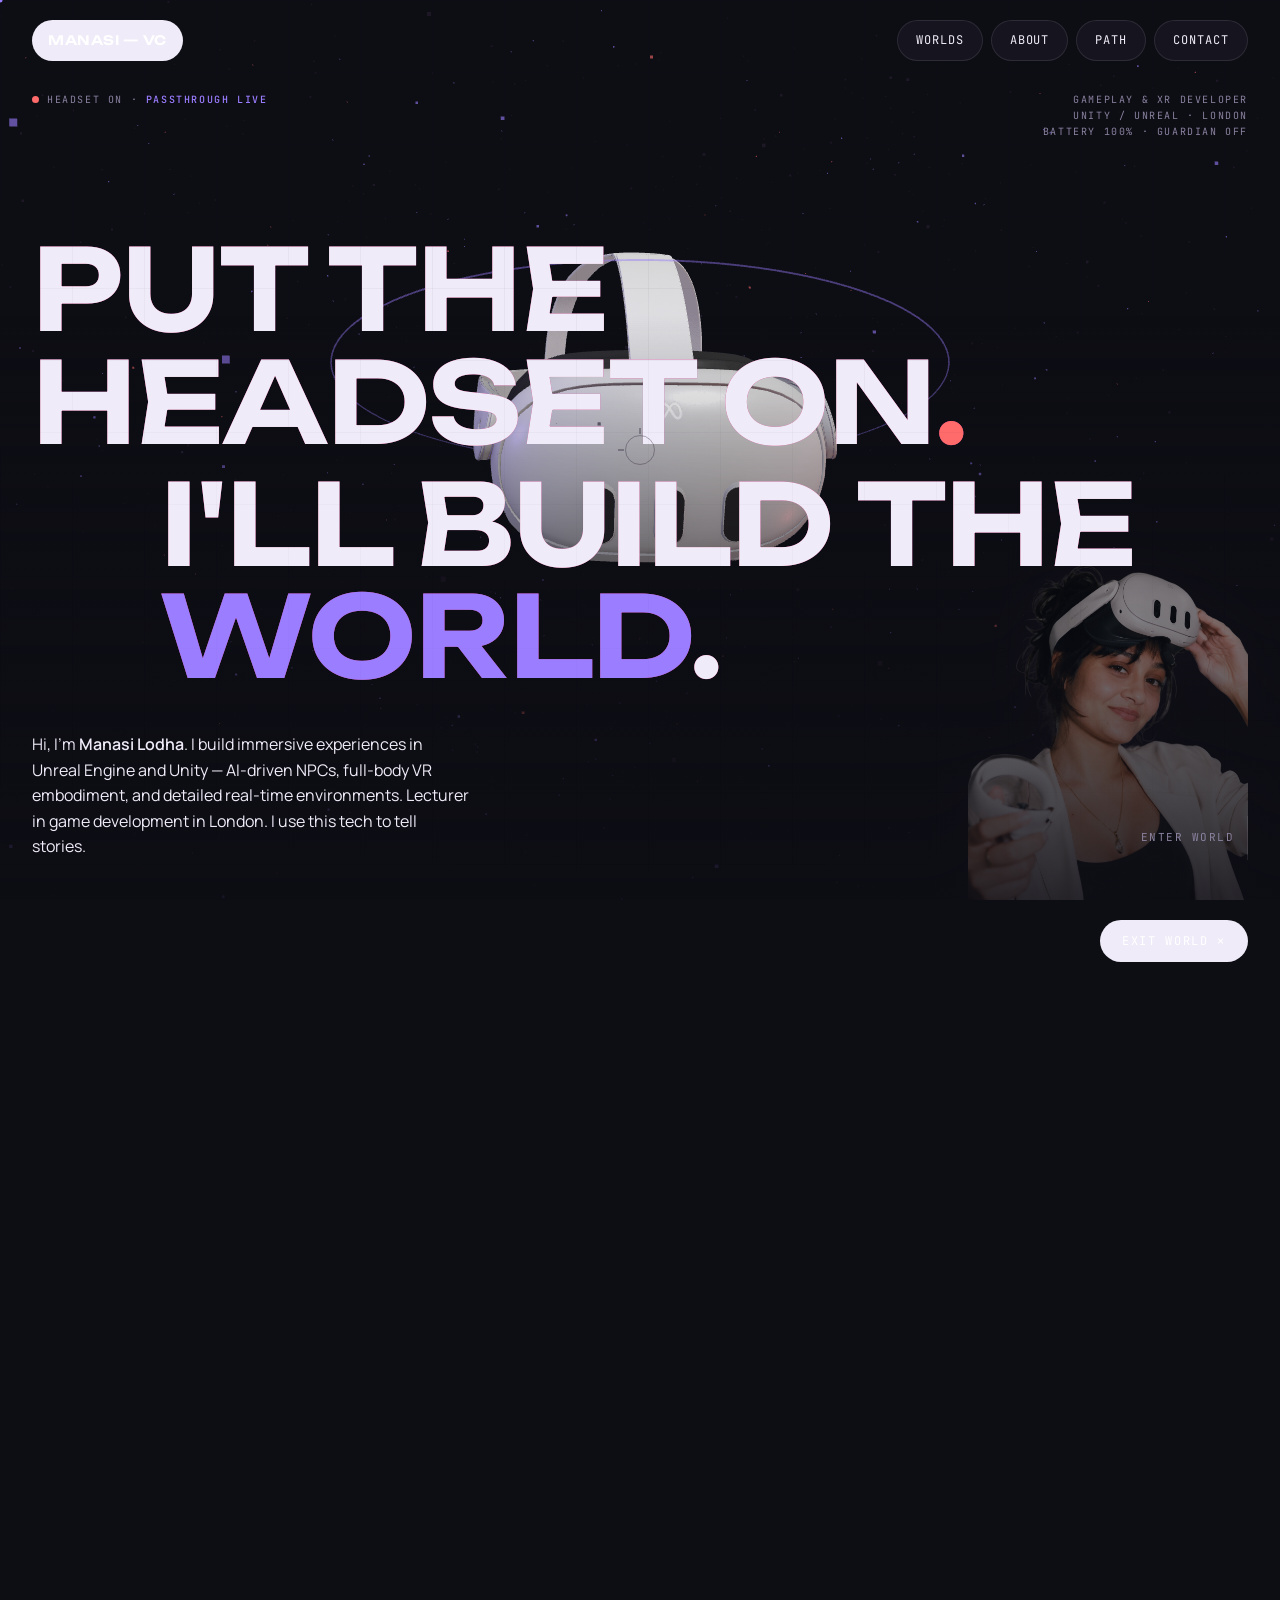
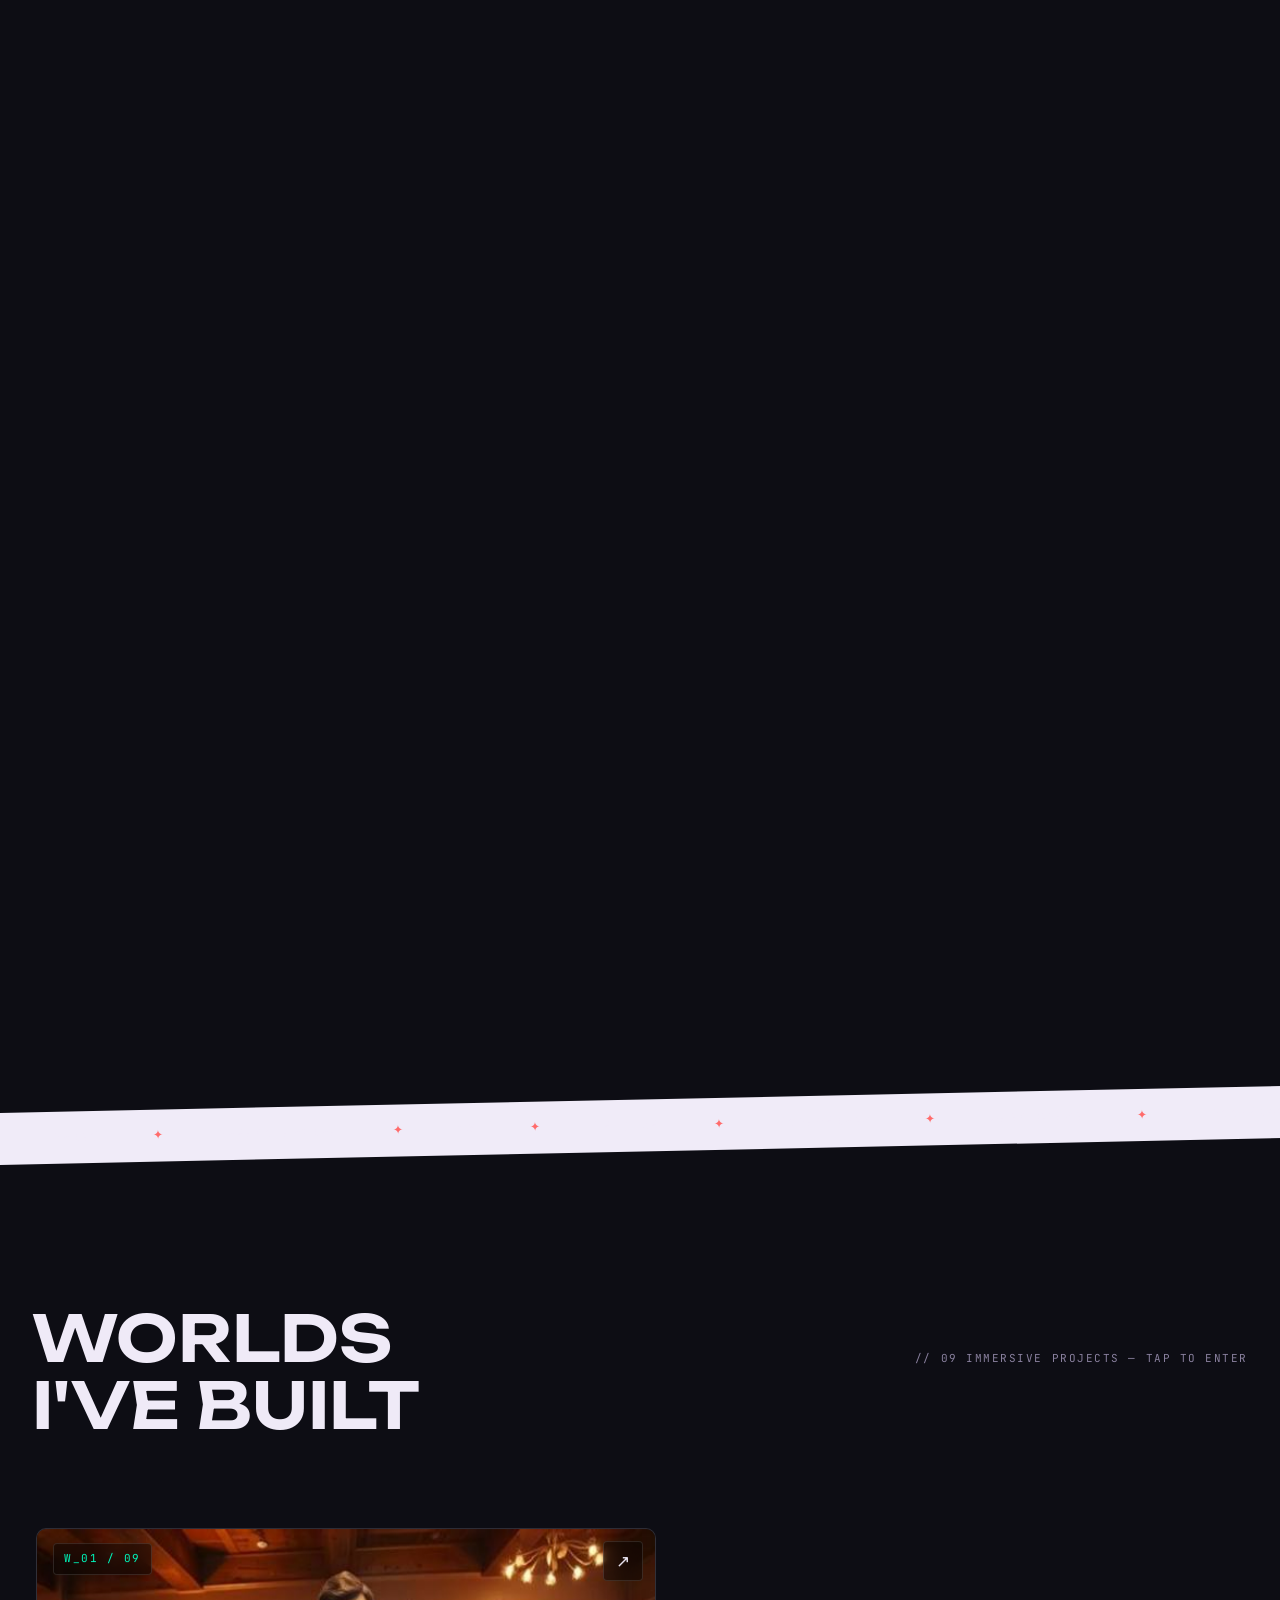
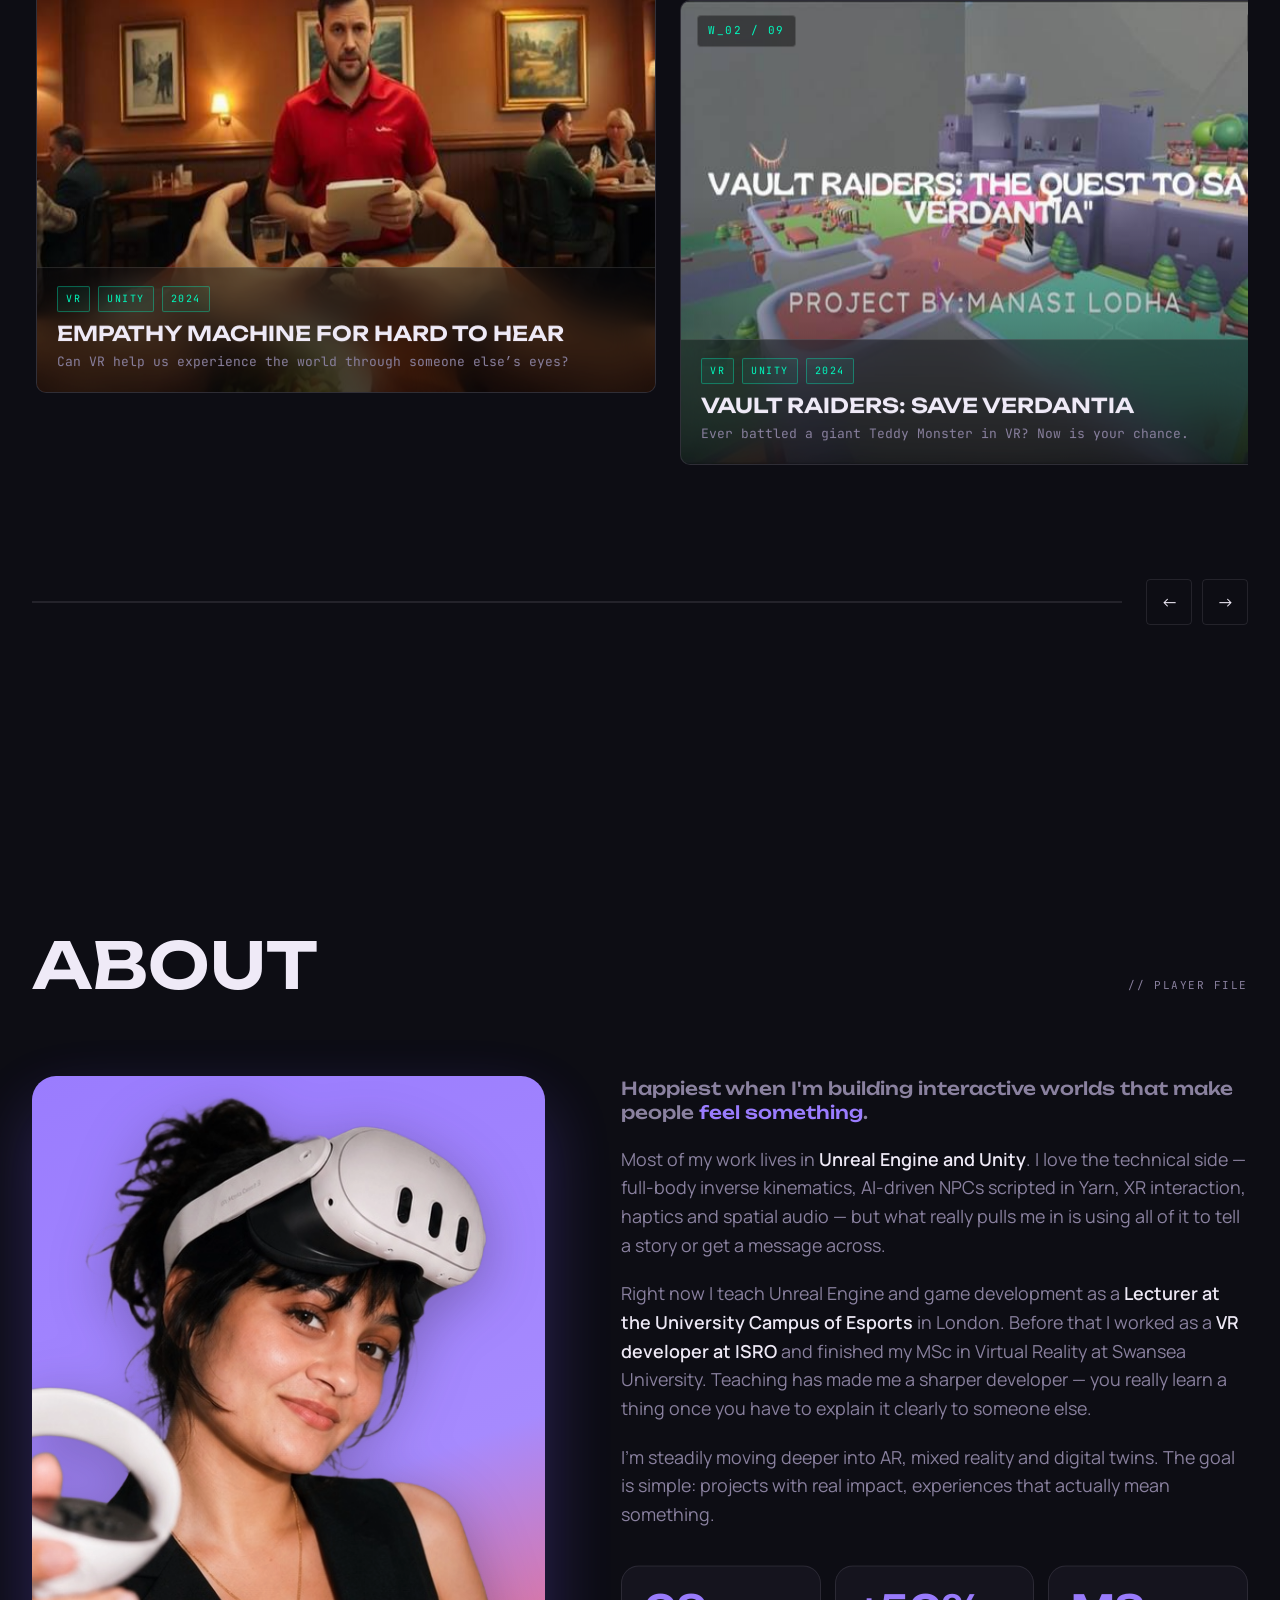
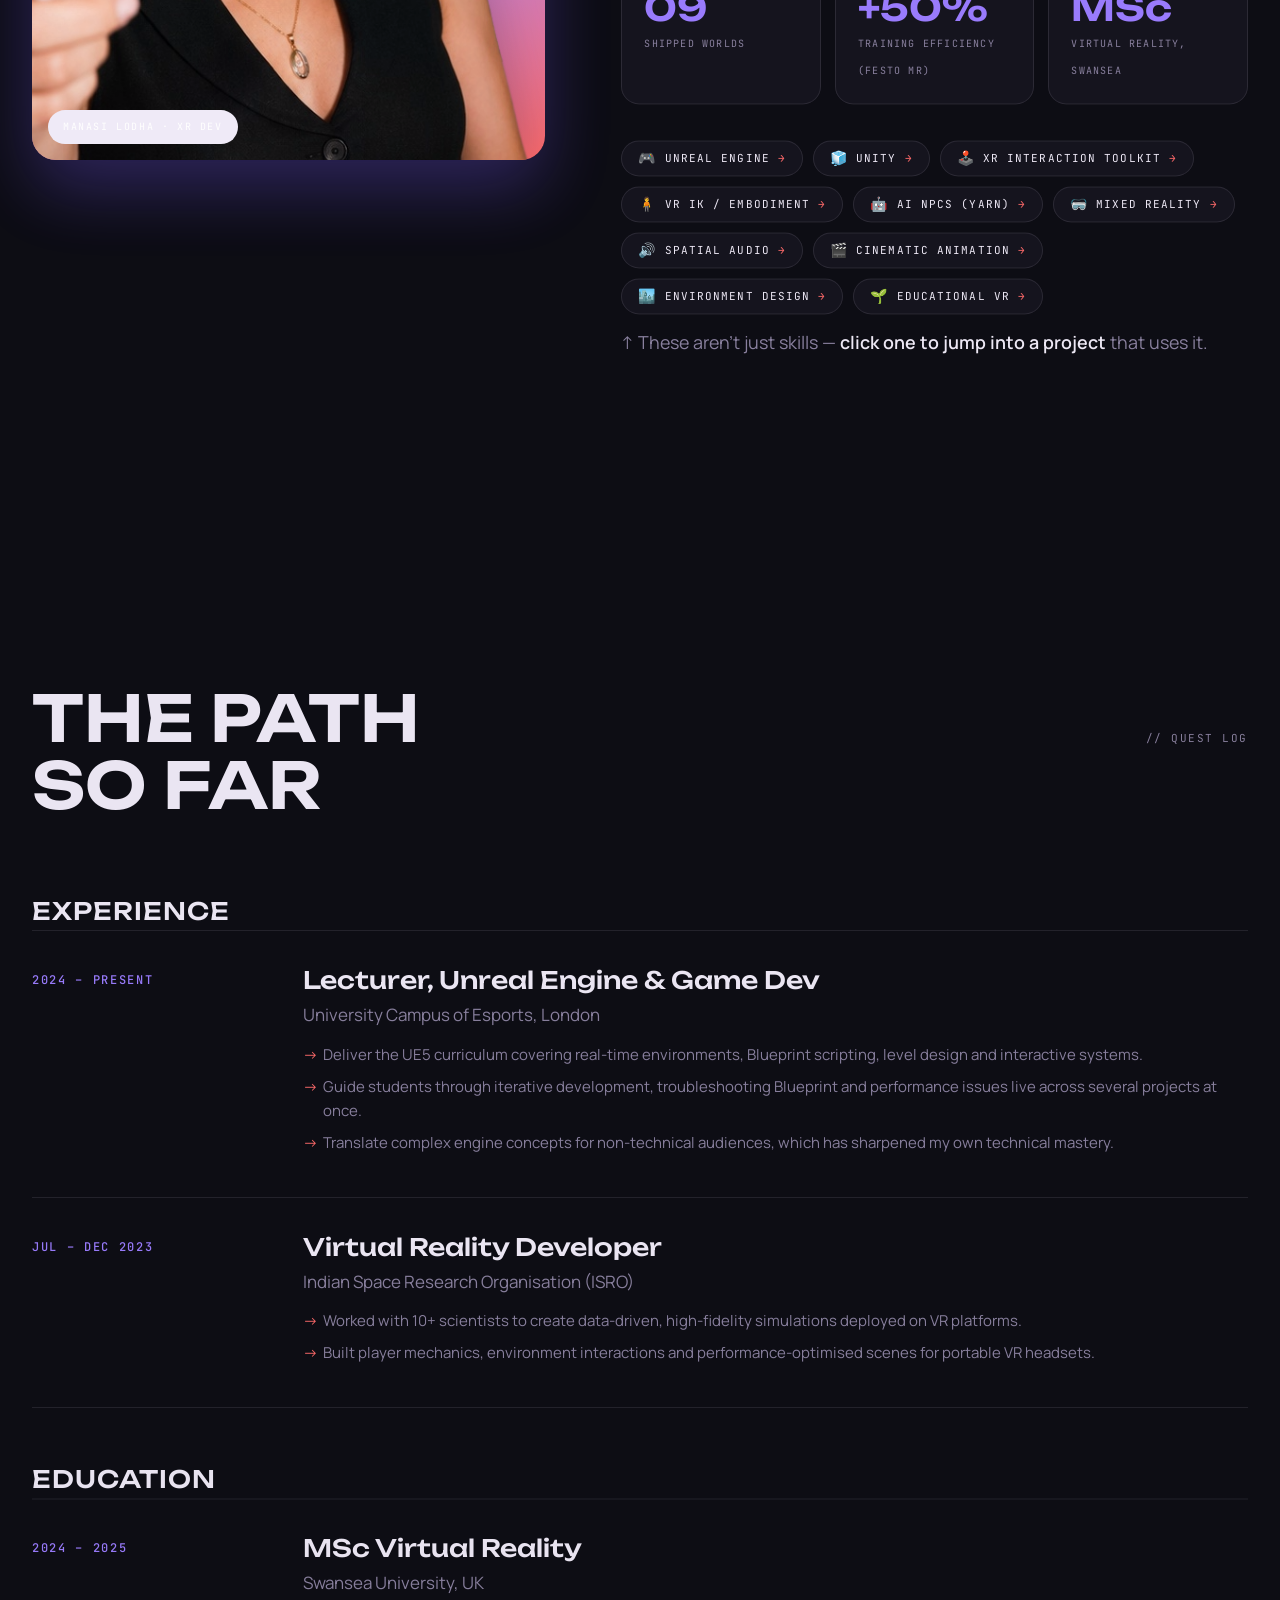
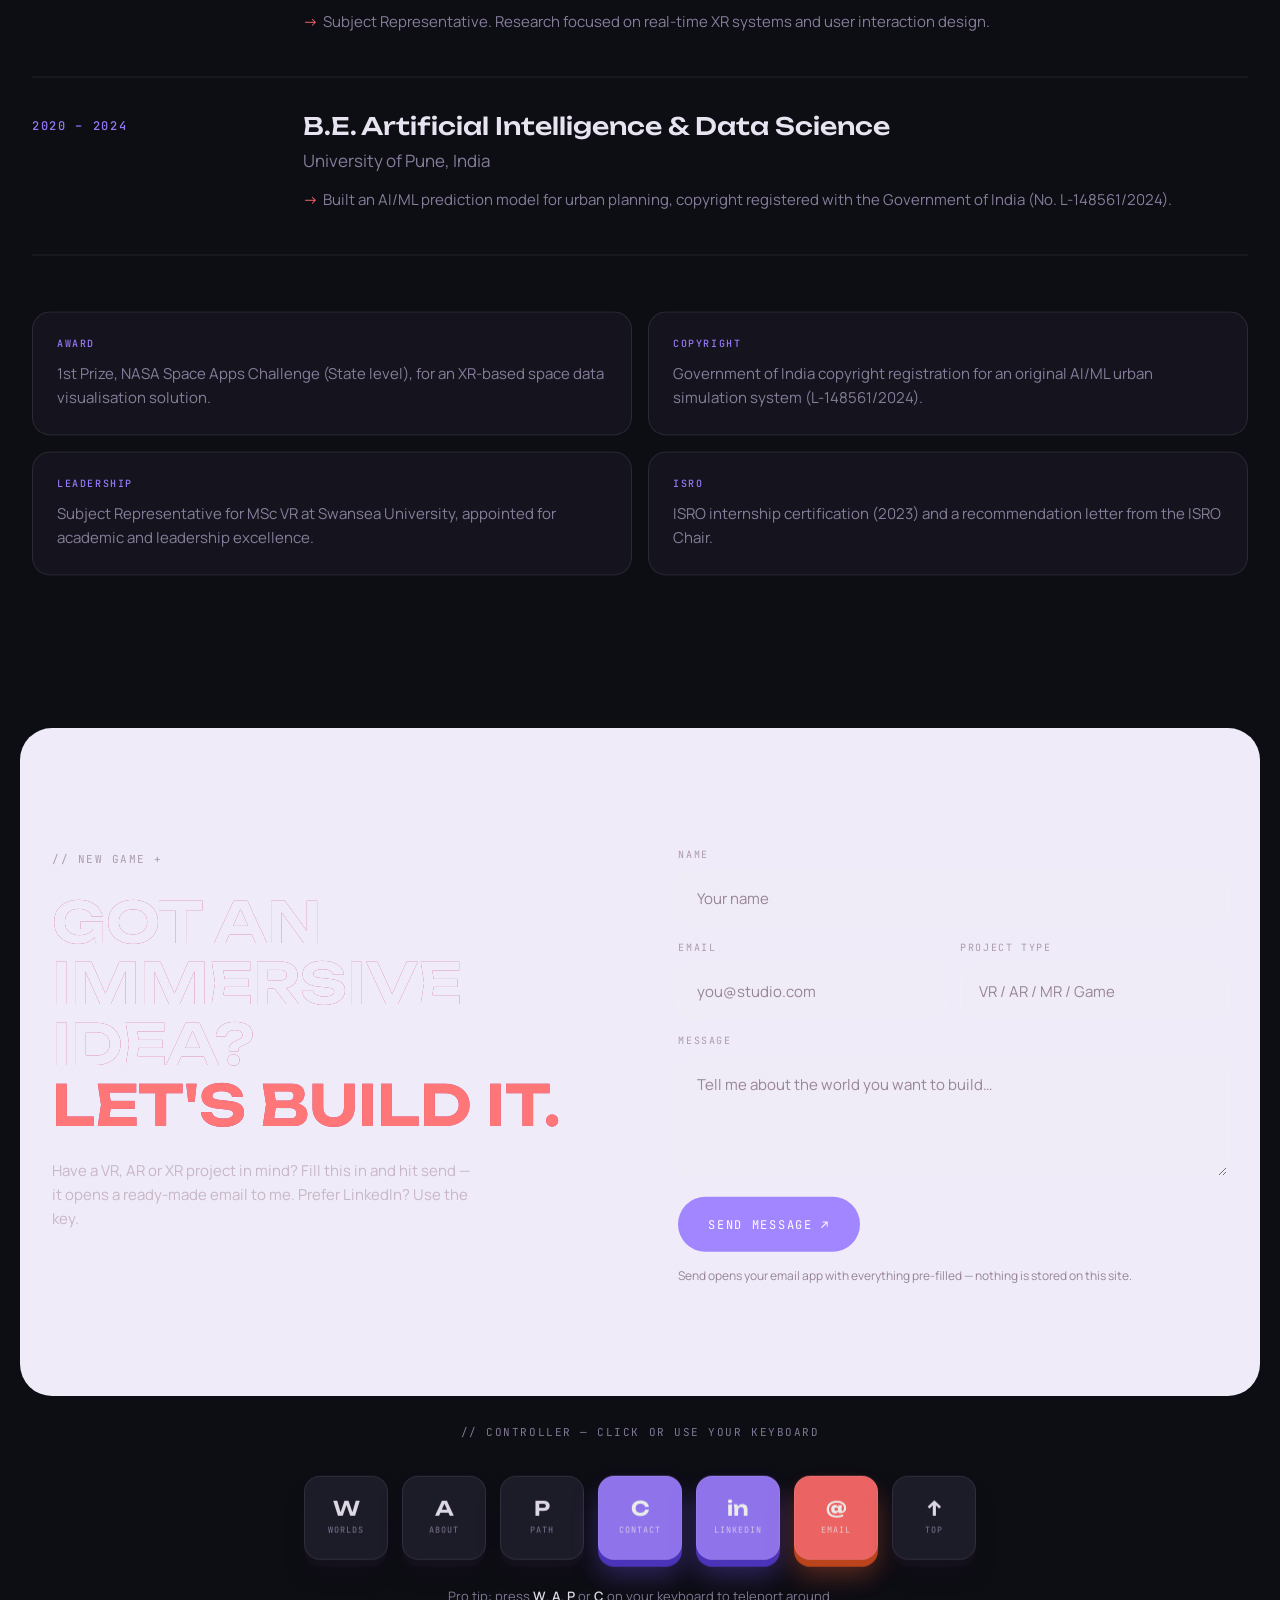
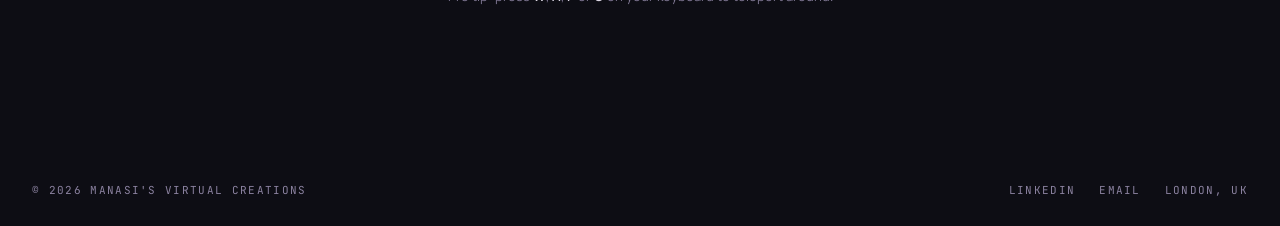
==== index.html @ 6dc4797f "Fix overlay scrolling, keep headset rotating page-wide, stagger carousel - Case overlay: add data-le" ====
<!DOCTYPE html>
<html lang="en">
<head>
<meta charset="UTF-8" />
<meta name="viewport" content="width=device-width, initial-scale=1.0" />
<title>Manasi Lodha — XR &amp; Gameplay Developer</title>
<meta name="description" content="Manasi Lodha builds immersive worlds in Unity and Unreal Engine — full-body VR embodiment, AI-driven NPCs, and mixed reality. London, UK." />
<link rel="icon" href="https://raw.githubusercontent.com/Manasi210/manasi-portfolio/main/assets/logo-circle.png" />

<link rel="preconnect" href="https://fonts.googleapis.com">
<link rel="preconnect" href="https://fonts.gstatic.com" crossorigin>
<link href="https://fonts.googleapis.com/css2?family=Unbounded:wght@500;600;700&family=Manrope:wght@400;500;600;700&family=JetBrains+Mono:wght@400;500&display=swap" rel="stylesheet">

<style>
/* ============================================================
   TOKENS — "daylight VR viewport"
   ============================================================ */
:root{
  --bg:        #0D0D14;
  --panel:     #16151F;
  --ink:       #F0EBF8;
  --muted:     #8B82A0;
  --line:      rgba(240,235,248,0.10);
  --violet:    #9B7DFF;
  --coral:     #FF6B6B;
  --mint:      #00FFC2;
  --split-r:   rgba(255,60,60,0.75);
  --split-c:   rgba(120,80,255,0.75);
  --font-d: 'Unbounded', sans-serif;
  --font-b: 'Manrope', sans-serif;
  --font-m: 'JetBrains Mono', monospace;
  --ease-out: cubic-bezier(0.22,1,0.36,1);
}

*{margin:0;padding:0;box-sizing:border-box;}
html.lenis, html.lenis body{height:auto;}
.lenis.lenis-smooth{scroll-behavior:auto !important;}

body{
  background:var(--bg);
  color:var(--ink);
  font-family:var(--font-b);
  font-size:17px;line-height:1.6;
  -webkit-font-smoothing:antialiased;
  overflow-x:hidden;
}
::selection{background:var(--violet);color:#fff;}
a{color:inherit;text-decoration:none;}
img,video{display:block;max-width:100%;}
button,input,textarea{font-family:inherit;color:inherit;}
button{background:none;border:none;cursor:pointer;}

.grid-layer{
  position:fixed;inset:0;pointer-events:none;z-index:1;
  background-image:
    linear-gradient(rgba(42,30,51,0.045) 1px, transparent 1px),
    linear-gradient(90deg, rgba(42,30,51,0.045) 1px, transparent 1px);
  background-size:72px 72px;
  mask-image:radial-gradient(120% 100% at 50% 0%, #000 30%, transparent 100%);
}
.mono{font-family:var(--font-m);font-size:11px;letter-spacing:0.14em;text-transform:uppercase;}


/* ============================================================
   CURSOR — VR gaze reticle
   ============================================================ */
#cursor-dot,#cursor-ring{position:fixed;top:0;left:0;pointer-events:none;z-index:999;border-radius:50%;}
#cursor-dot{width:5px;height:5px;background:var(--violet);transform:translate(-50%,-50%);}
#cursor-ring{
  width:30px;height:30px;border:1.5px solid rgba(42,30,51,0.35);
  transform:translate(-50%,-50%);
  transition:width 0.3s var(--ease-out),height 0.3s var(--ease-out),border-color 0.3s,background 0.3s;
  display:flex;align-items:center;justify-content:center;
}
/* reticle tick marks */
#cursor-ring::before,#cursor-ring::after{
  content:'';position:absolute;background:rgba(42,30,51,0.35);transition:background 0.3s;
}
#cursor-ring::before{width:1.5px;height:6px;top:-8px;}
#cursor-ring::after{width:6px;height:1.5px;left:-8px;}
#cursor-ring .label{font-family:var(--font-m);font-size:10px;letter-spacing:0.1em;color:#fff;opacity:0;transition:opacity 0.2s;}
#cursor-ring.hover{width:52px;height:52px;border-color:var(--violet);}
#cursor-ring.hover::before,#cursor-ring.hover::after{background:var(--violet);}
#cursor-ring.view{width:76px;height:76px;background:var(--violet);border-color:var(--violet);}
#cursor-ring.view .label{opacity:1;}
@media (hover:none){#cursor-dot,#cursor-ring{display:none;}}


/* ============================================================
   NAV
   ============================================================ */
nav{
  position:fixed;top:0;left:0;right:0;z-index:100;
  display:flex;justify-content:space-between;align-items:center;
  padding:20px 32px;
}
nav .brand{
  font-family:var(--font-d);font-weight:600;font-size:13px;letter-spacing:0.04em;
  background:var(--ink);color:#fff;padding:10px 16px;border-radius:99px;
}
nav .links{display:flex;gap:8px;}
nav .links a{
  font-size:12px;letter-spacing:0.08em;text-transform:uppercase;font-family:var(--font-m);
  background:var(--panel);border:1px solid var(--line);padding:10px 18px;border-radius:99px;
  transition:background 0.3s,color 0.3s,border-color 0.3s;
}
nav .links a:hover{background:var(--violet);border-color:var(--violet);color:#fff;}

/* mobile nav toggle */
#navMenu{
  display:none;flex-direction:column;justify-content:center;align-items:center;gap:5px;
  width:42px;height:42px;border-radius:99px;
  background:var(--panel);border:1px solid var(--line);cursor:pointer;
}
#navMenu span{display:block;width:18px;height:1.5px;background:var(--ink);border-radius:2px;transition:transform 0.3s,opacity 0.3s;}
#navMenu.open span:nth-child(1){transform:translateY(6.5px) rotate(45deg);}
#navMenu.open span:nth-child(2){opacity:0;}
#navMenu.open span:nth-child(3){transform:translateY(-6.5px) rotate(-45deg);}

/* mobile nav overlay */
#mobileNav{
  display:none;position:fixed;inset:0;z-index:99;
  background:var(--bg);
  flex-direction:column;align-items:center;justify-content:center;gap:8px;
  opacity:0;pointer-events:none;transition:opacity 0.35s;
}
#mobileNav.open{opacity:1;pointer-events:auto;}
#mobileNav a{
  font-family:var(--font-d);font-weight:600;font-size:clamp(28px,8vw,52px);
  text-transform:uppercase;letter-spacing:-0.01em;color:var(--ink);
  transition:color 0.2s;padding:8px 20px;
}
#mobileNav a:hover{color:var(--violet);}

/* ============================================================
   HERO — Quest 3 stage
   ============================================================ */
#hero{position:relative;height:300svh;min-height:680px;overflow:visible;}
#hero .sticky-shell{position:sticky;top:0;height:100svh;overflow:hidden;}
#world{position:fixed;inset:0;z-index:0;pointer-events:none;}
#hero .inner{
  position:relative;z-index:2;height:100%;
  display:flex;flex-direction:column;justify-content:flex-end;
  padding:0 32px 40px;pointer-events:none;
  background:linear-gradient(to top, rgba(13,13,20,0.88) 0%, rgba(13,13,20,0.4) 40%, transparent 65%);
}
#hero .inner a,#hero .inner .scroll-cue{pointer-events:auto;}
.hud{position:absolute;z-index:2;font-family:var(--font-m);font-size:10px;letter-spacing:0.16em;color:var(--muted);text-transform:uppercase;}
.hud b{color:var(--violet);font-weight:500;}
.hud .dot{display:inline-block;width:7px;height:7px;border-radius:50%;background:var(--coral);margin-right:8px;animation:pulse 2.4s infinite;}
@keyframes pulse{0%,100%{box-shadow:0 0 0 0 rgba(255,107,59,0.45);}50%{box-shadow:0 0 0 8px rgba(255,107,59,0);}}
.hud.tl{top:92px;left:32px;}
.hud.tr{top:92px;right:32px;text-align:right;}
.hud.bl{bottom:32px;left:32px;display:none;}

.h-title{
  font-family:var(--font-d);font-weight:600;
  font-size:clamp(38px,8.8vw,136px);
  line-height:1.0;letter-spacing:-0.01em;text-transform:uppercase;
}
.h-title .row{display:block;overflow:hidden;padding-bottom:0.08em;}
.h-title .row > span{display:inline-block;transform:translateY(115%);}
.h-title .indent{padding-left:clamp(30px,10vw,180px);}
.h-title .accent{color:var(--violet);}
.aberrate{
  --ax:0px;--ay:0px;
  text-shadow:
    calc(var(--ax) * -1) calc(var(--ay) * -1) 0 var(--split-r),
    var(--ax) var(--ay) 0 var(--split-c);
}
.h-sub{display:flex;justify-content:space-between;align-items:flex-end;gap:32px;margin-top:30px;flex-wrap:wrap;}
.h-sub p{max-width:440px;color:var(--ink);font-size:16px;opacity:0.78;}
.h-sub p b{color:var(--ink);font-weight:600;}
.scroll-cue{display:flex;align-items:center;gap:12px;color:var(--muted);}
.scroll-cue .bar{width:1.5px;height:44px;background:var(--line);position:relative;overflow:hidden;}
.scroll-cue .bar::after{content:'';position:absolute;left:0;top:-100%;width:100%;height:100%;background:var(--violet);animation:drop 1.8s var(--ease-out) infinite;}
@keyframes drop{to{top:100%;}}

/* hero player card — her photo, character-select style */
#playerCard{
  position:absolute;right:clamp(24px,2.5vw,40px);top:50%;transform:translateY(-54%) rotate(3deg);
  z-index:2;width:clamp(180px,16vw,240px);
  background:var(--panel);border-radius:20px;padding:10px 10px 14px;
  box-shadow:0 20px 50px rgba(42,30,51,0.22);
  border:1px solid var(--line);
  transition:transform 0.5s var(--ease-out);
}
#playerCard:hover{transform:translateY(-56%) rotate(0deg) scale(1.03);}
#playerCard .photo{
  border-radius:12px;overflow:hidden;aspect-ratio:3/4;
  background:linear-gradient(160deg,var(--violet),#A78BFF 55%,var(--coral));
  display:flex;align-items:flex-end;justify-content:center;
}
#playerCard .photo img{
  width:100%;height:100%;
  object-fit:contain;object-position:bottom center; /* full cutout visible, standing on the card base */
  filter:drop-shadow(0 10px 24px rgba(42,30,51,0.35));
}
#playerCard .pc-name{
  font-family:var(--font-d);font-weight:600;font-size:12px;margin-top:10px;text-transform:uppercase;
}
#playerCard .pc-role{font-family:var(--font-m);font-size:10px;letter-spacing:0.14em;text-transform:uppercase;color:var(--muted);margin-top:4px;}
#playerCard .pc-lvl{
  position:absolute;top:-14px;left:-14px;
  background:var(--coral);color:#fff;border-radius:99px;
  font-family:var(--font-d);font-weight:700;font-size:12px;
  padding:9px 15px;box-shadow:0 8px 20px rgba(255,107,59,0.4);
  transform:rotate(-8deg);
}
@media (max-width:1280px){#playerCard{display:none;}}

/* standalone hero photo — shown when player card is hidden */
#heroFloatImg{
  position:absolute;right:32px;bottom:0;z-index:2;
  width:clamp(160px,22vw,280px);
  pointer-events:none;
  display:none;
}
#heroFloatImg img{
  width:100%;height:auto;
  object-fit:contain;object-position:bottom center;
  filter:drop-shadow(0 8px 24px rgba(42,30,51,0.3));
}
@media (max-width:1280px){#heroFloatImg{display:block;}}
@media (max-width:600px){#heroFloatImg{width:clamp(120px,30vw,180px);right:16px;}}

/* ============================================================
   MARQUEE
   ============================================================ */
.marquee{
  overflow:hidden;padding:16px 0;position:relative;z-index:2;
  background:var(--ink);color:#F0EBF8;transform:rotate(-1.2deg) scale(1.02);
}
.marquee .track{display:flex;gap:52px;width:max-content;animation:scrollX 30s linear infinite;}
.marquee:hover .track{animation-play-state:paused;}
.marquee span{font-family:var(--font-m);font-size:12px;letter-spacing:0.18em;text-transform:uppercase;white-space:nowrap;}
.marquee span::before{content:'✦';color:var(--coral);margin-right:52px;}
@keyframes scrollX{to{transform:translateX(-50%);}}

/* ============================================================
   SECTIONS
   ============================================================ */
section{position:relative;z-index:2;padding:clamp(90px,12vw,160px) 32px;}
.wrap{max-width:1440px;margin:0 auto;}
.sec-head{display:flex;justify-content:space-between;align-items:baseline;margin-bottom:clamp(44px,6vw,80px);gap:24px;flex-wrap:wrap;}
.sec-head h2{
  font-family:var(--font-d);font-weight:600;text-transform:uppercase;
  font-size:clamp(30px,5vw,68px);line-height:1.05;
}
.sec-head .mono{color:var(--muted);}

/* ============================================================
   WORK — project carousel ("Neural Horizon" glass cards)
   ============================================================ */
.carousel{position:relative;}
#work .track{
  display:flex;align-items:flex-start;gap:24px;overflow-x:auto;overscroll-behavior-x:contain;
  scroll-snap-type:x mandatory;padding:12px 4px 26px;
  scrollbar-width:none;cursor:grab;
}
@media(min-width:601px){
  #work .track{padding-bottom:96px;}
  .card:nth-child(even){margin-top:72px;}
}
#work .track::-webkit-scrollbar{display:none;}
#work .track.dragging{scroll-snap-type:none;cursor:grabbing;user-select:none;}
.card{
  position:relative;flex:0 0 min(620px,86vw);aspect-ratio:4/3;
  border-radius:10px;overflow:hidden;scroll-snap-align:center;
  border:1px solid rgba(255,255,255,0.12);background:var(--panel);
  cursor:pointer;transition:border-color 0.35s,box-shadow 0.35s,transform 0.35s;
}
.card:hover{
  border-color:rgba(0,255,194,0.55);
  box-shadow:0 0 0 1px rgba(0,255,194,0.25),0 8px 44px rgba(0,255,194,0.10);
  transform:translateY(-4px);
}
.card-media{position:absolute;inset:0;}
.card-media img{width:100%;height:100%;object-fit:cover;transition:transform 0.6s var(--ease-out);}
.card:hover .card-media img{transform:scale(1.06);}
.card-media::after{
  content:'';position:absolute;inset:0;
  background:linear-gradient(180deg,rgba(5,5,5,0) 42%,rgba(5,5,5,0.55) 100%);
}
.card-num{
  position:absolute;top:14px;left:16px;z-index:2;
  font-family:var(--font-m);font-size:11px;letter-spacing:0.14em;color:var(--mint);
  background:rgba(5,5,5,0.45);border:1px solid rgba(255,255,255,0.12);
  padding:6px 10px;border-radius:4px;backdrop-filter:blur(8px);-webkit-backdrop-filter:blur(8px);
}
.card-arr{
  position:absolute;top:12px;right:12px;z-index:2;
  width:40px;height:40px;border-radius:4px;
  display:flex;align-items:center;justify-content:center;font-size:17px;
  color:var(--ink);background:rgba(5,5,5,0.45);border:1px solid rgba(255,255,255,0.12);
  backdrop-filter:blur(8px);-webkit-backdrop-filter:blur(8px);
  transition:background 0.3s,color 0.3s,border-color 0.3s,transform 0.3s;
}
.card:hover .card-arr{background:var(--mint);border-color:var(--mint);color:#062018;transform:rotate(45deg);}
.card-glass{
  position:absolute;left:0;right:0;bottom:0;z-index:2;
  padding:18px 20px 20px;
  background:rgba(9,8,14,0.42);backdrop-filter:blur(20px);-webkit-backdrop-filter:blur(20px);
  border-top:1px solid rgba(255,255,255,0.12);
}
.card-chips{display:flex;gap:8px;flex-wrap:wrap;margin-bottom:10px;}
.card-chips span{
  font-family:var(--font-m);font-size:10px;letter-spacing:0.15em;text-transform:uppercase;
  color:var(--mint);border:1px solid rgba(0,255,194,0.35);
  padding:4px 8px;border-radius:2px;background:rgba(0,255,194,0.06);
}
.card-glass h3{
  font-family:var(--font-d);font-weight:600;text-transform:uppercase;
  font-size:clamp(16px,1.6vw,22px);line-height:1.2;margin-bottom:6px;color:var(--ink);
}
.card-glass p{color:var(--muted);font-size:13px;line-height:1.5;font-family:var(--font-m);}
.car-ui{display:flex;align-items:center;gap:24px;margin-top:18px;}
.car-progress{flex:1;height:2px;background:var(--line);overflow:hidden;}
.car-progress span{
  display:block;height:100%;width:100%;background:var(--mint);
  transform:scaleX(0);transform-origin:0 50%;transition:transform 0.12s linear;
  box-shadow:0 0 12px rgba(0,255,194,0.8);
}
.car-nav{display:flex;gap:10px;}
.car-nav button{
  width:46px;height:46px;border-radius:4px;border:1px solid var(--line);
  color:var(--ink);font-size:17px;display:flex;align-items:center;justify-content:center;
  transition:border-color 0.3s,color 0.3s,box-shadow 0.3s;
}
.car-nav button:hover{border-color:rgba(0,255,194,0.6);color:var(--mint);box-shadow:0 0 18px rgba(0,255,194,0.15);}
@media(max-width:600px){
  .card{flex:0 0 86vw;}
  .card-glass{padding:14px 14px 16px;}
  .card-glass p{display:none;}
}

/* ============================================================
   CASE OVERLAY — cover-first
   ============================================================ */
#case{
  position:fixed;inset:0;z-index:200;background:var(--bg);
  transform:translateY(100%);transition:transform 0.7s var(--ease-out);
  overflow-y:auto;overscroll-behavior:contain;
}
#case.open{transform:translateY(0);}
#case .bar{
  position:sticky;top:0;z-index:5;display:flex;justify-content:space-between;align-items:center;
  padding:20px 32px;background:linear-gradient(var(--bg) 55%,transparent);
}
#case .close{
  display:flex;align-items:center;gap:10px;
  font-family:var(--font-m);font-size:12px;letter-spacing:0.14em;text-transform:uppercase;
  background:var(--ink);color:#fff;padding:13px 22px;border-radius:99px;transition:background 0.3s;
}
#case .close:hover{background:var(--violet);}
#case .body{max-width:1200px;margin:0 auto;padding:10px 32px 120px;}
#case .cover{
  border-radius:24px;overflow:hidden;margin-bottom:40px;
  box-shadow:0 30px 70px rgba(42,30,51,0.22);
  aspect-ratio:21/10;background:var(--ink);
}
#case .cover img,#case .cover video{width:100%;height:100%;object-fit:cover;}
#case .kicker{color:var(--violet);}
#case h2{
  font-family:var(--font-d);font-weight:600;text-transform:uppercase;
  font-size:clamp(26px,5vw,68px);line-height:1.04;margin:14px 0 26px;
}
#case .facts{display:flex;gap:40px;flex-wrap:wrap;border-top:1px solid var(--line);border-bottom:1px solid var(--line);padding:18px 0;margin-bottom:40px;}
#case .facts div b{display:block;font-family:var(--font-m);font-size:10px;letter-spacing:0.16em;text-transform:uppercase;color:var(--muted);font-weight:400;margin-bottom:6px;}
#case .facts div{font-weight:600;}
#case .cols{display:grid;grid-template-columns:1.1fr 1fr;gap:48px;margin-bottom:56px;}
#case .cols .hook{font-family:var(--font-d);font-weight:500;font-size:clamp(19px,2.2vw,27px);line-height:1.35;}
#case .cols .txt p{color:var(--muted);margin-bottom:18px;}
#case .tags{display:flex;flex-wrap:wrap;gap:10px;margin-top:20px;}
#case .tags span{font-family:var(--font-m);font-size:11px;letter-spacing:0.1em;text-transform:uppercase;background:var(--panel);border:1px solid var(--line);padding:9px 15px;border-radius:99px;}
#case .gallery{display:grid;grid-template-columns:repeat(2,1fr);gap:16px;}
#case .gallery > *{width:100%;border-radius:16px;overflow:hidden;box-shadow:0 14px 40px rgba(42,30,51,0.14);}
#case .gallery > .wide{grid-column:1 / -1;}
#case .nextp{margin-top:80px;border-top:1px solid var(--line);padding-top:32px;display:block;}
#case .nextp .mono{color:var(--muted);}
#case .nextp h4{font-family:var(--font-d);font-weight:600;text-transform:uppercase;font-size:clamp(22px,3.8vw,48px);line-height:1.05;margin-top:10px;transition:color 0.3s;}
#case .nextp:hover h4{color:var(--violet);}

/* ============================================================
   ABOUT
   ============================================================ */
#about .grid{display:grid;grid-template-columns:0.9fr 1.1fr;gap:clamp(40px,6vw,100px);align-items:start;}
.portrait{position:relative;transform:rotate(-2deg);}
.portrait .frame{
  position:relative;overflow:hidden;border-radius:24px;
  background:linear-gradient(160deg,var(--violet),#A78BFF 60%,var(--coral));
  aspect-ratio:3/4;box-shadow:0 30px 70px rgba(124,92,255,0.3);
  display:flex;align-items:flex-end;justify-content:center;
}
.portrait img{
  width:100%;height:100%;
  object-fit:cover;object-position:center top;
  filter:drop-shadow(0 12px 28px rgba(42,30,51,0.35));
}
.portrait .tag{
  position:absolute;left:16px;bottom:16px;
  font-family:var(--font-m);font-size:10px;letter-spacing:0.16em;text-transform:uppercase;
  background:var(--ink);color:#fff;padding:9px 15px;border-radius:99px;
}
#about .bio p{color:var(--muted);margin-bottom:20px;font-size:clamp(16px,1.4vw,18px);}
#about .bio p b{color:var(--ink);font-weight:600;}
#about .lede{
  font-family:var(--font-d);font-weight:500;font-size:clamp(19px,2.4vw,30px);
  line-height:1.35;margin-bottom:28px;
}
#about .lede em{font-style:normal;color:var(--violet);}
.stats{display:grid;grid-template-columns:repeat(3,1fr);gap:14px;margin:36px 0;}
.stats div{background:var(--panel);border:1px solid var(--line);border-radius:18px;padding:22px;}
.stats b{display:block;font-family:var(--font-d);font-weight:600;font-size:clamp(24px,2.8vw,38px);line-height:1.1;color:var(--violet);}
.stats span{font-family:var(--font-m);font-size:10px;letter-spacing:0.12em;text-transform:uppercase;color:var(--muted);}
.kit{display:flex;flex-wrap:wrap;gap:10px;}
.kit button{
  font-family:var(--font-m);font-size:11px;letter-spacing:0.1em;text-transform:uppercase;
  background:var(--panel);border:1px solid var(--line);padding:10px 16px;border-radius:99px;
  cursor:pointer;display:inline-flex;align-items:center;gap:8px;
  transition:background 0.3s,color 0.3s,border-color 0.3s,transform 0.2s;
}
.kit button::after{content:'→';color:var(--coral);transition:transform 0.3s;}
.kit button .kicon{font-size:14px;line-height:1;}
.kit button:hover{background:var(--violet);color:#fff;border-color:var(--violet);transform:translateY(-2px);}
.kit button:hover::after{transform:translateX(3px);color:#fff;}
.kit-hint{margin-top:14px;font-size:13px;color:var(--muted);}
.kit-hint b{color:var(--ink);}

/* ============================================================
   XP HUD + TOASTS — the game layer
   ============================================================ */

/* ============================================================
   PATH
   ============================================================ */
#path .item{
  display:grid;grid-template-columns:minmax(120px,220px) 1fr;gap:clamp(20px,4vw,60px);
  padding:34px 0;border-top:1px solid var(--line);
}
#path .item:last-child{border-bottom:1px solid var(--line);}
.path-sub{font-family:var(--font-d);font-weight:600;font-size:clamp(15px,1.6vw,20px);text-transform:uppercase;letter-spacing:0.04em;color:var(--ink);margin-bottom:4px;}
#path .when{font-family:var(--font-m);font-size:12px;letter-spacing:0.14em;color:var(--violet);text-transform:uppercase;padding-top:6px;font-weight:500;}
#path h3{font-family:var(--font-d);font-weight:500;font-size:clamp(17px,2vw,24px);line-height:1.25;}
#path .org{color:var(--muted);margin:6px 0 14px;}
#path ul{list-style:none;}
#path li{color:var(--muted);padding-left:20px;position:relative;margin-bottom:8px;font-size:15px;}
#path li::before{content:'→';position:absolute;left:0;color:var(--coral);}
.ach{display:grid;grid-template-columns:repeat(2,1fr);gap:16px;margin-top:56px;}
.ach div{background:var(--panel);border:1px solid var(--line);border-radius:18px;padding:24px;color:var(--muted);font-size:15px;transition:transform 0.35s var(--ease-out),box-shadow 0.35s;}
.ach div:hover{transform:translateY(-4px);box-shadow:0 18px 40px rgba(42,30,51,0.12);}
.ach b{display:block;font-family:var(--font-m);font-size:10px;letter-spacing:0.16em;text-transform:uppercase;color:var(--violet);font-weight:500;margin-bottom:10px;}

/* ============================================================
   CONTACT — ink block with form
   ============================================================ */
#contact{
  background:var(--ink);color:#F0EBF8;
  border-radius:32px;margin:0 20px 20px;padding:clamp(70px,9vw,120px) 32px;
}
#contact .cgrid{
  max-width:1200px;margin:0 auto;
  display:grid;grid-template-columns:1fr 1fr;gap:clamp(40px,6vw,90px);align-items:start;
}
#contact .mono{color:#A793A6;}
#contact .big{
  font-family:var(--font-d);font-weight:600;text-transform:uppercase;
  font-size:clamp(28px,4.4vw,62px);line-height:1.08;margin:18px 0 24px;
}
#contact .big em{font-style:normal;color:var(--coral);}
#contact .note{color:#C4B2C2;font-size:15px;max-width:420px;}
.form{display:flex;flex-direction:column;gap:14px;}
.form label{font-family:var(--font-m);font-size:10px;letter-spacing:0.16em;text-transform:uppercase;color:#A793A6;margin-bottom:-6px;}
.form input,.form textarea{
  background:rgba(255,244,236,0.06);border:1px solid rgba(255,244,236,0.18);
  border-radius:14px;padding:16px 18px;font-size:15px;color:#F0EBF8;
  outline:none;transition:border-color 0.3s,background 0.3s;resize:vertical;
}
.form input::placeholder,.form textarea::placeholder{color:#8F7C8E;}
.form input:focus,.form textarea:focus{border-color:var(--violet);background:rgba(124,92,255,0.08);}
.form textarea{min-height:120px;}
.form .row2{display:grid;grid-template-columns:1fr 1fr;gap:14px;}
.form .actions{display:flex;gap:12px;flex-wrap:wrap;margin-top:6px;}
.btn{
  display:inline-flex;align-items:center;gap:10px;
  font-family:var(--font-m);font-size:12px;letter-spacing:0.14em;text-transform:uppercase;
  border-radius:99px;padding:17px 30px;transition:background 0.3s,transform 0.2s;cursor:pointer;border:none;
}
.btn.send{background:var(--violet);color:#fff;}
.btn.send:hover{background:var(--coral);}
.btn.li{background:transparent;color:#F0EBF8;border:1px solid rgba(255,244,236,0.25);}
.btn.li:hover{border-color:var(--violet);color:#fff;background:rgba(124,92,255,0.15);}
.form .hint{font-size:12px;color:#8F7C8E;}

/* ============================================================
   KEYPAD — thibaut-style pressable keys
   ============================================================ */
#keypad{padding-top:0;text-align:center;}
#keypad .mono{color:var(--muted);}
.keys{
  display:flex;justify-content:center;gap:14px;flex-wrap:wrap;margin-top:28px;
  perspective:600px;
}
.key{
  --keycol:#1E1D2B;
  position:relative;width:84px;height:84px;border-radius:16px;
  background:var(--keycol);
  border:1px solid var(--line);
  box-shadow:0 7px 0 rgba(42,30,51,0.22), 0 16px 26px rgba(42,30,51,0.16);
  display:flex;flex-direction:column;align-items:center;justify-content:center;gap:5px;
  transition:transform 0.08s ease, box-shadow 0.08s ease, background 0.2s;
  user-select:none;
}
.key .cap{font-family:var(--font-d);font-weight:600;font-size:20px;line-height:1;}
.key .sub{font-family:var(--font-m);font-size:8.5px;letter-spacing:0.12em;text-transform:uppercase;color:var(--muted);}
.key:hover{background:var(--panel);}
.key:active,.key.pressed{
  transform:translateY(6px);
  box-shadow:0 1px 0 rgba(42,30,51,0.22), 0 4px 10px rgba(42,30,51,0.12);
}
.key.violet{--keycol:var(--violet);background:var(--keycol);color:#fff;box-shadow:0 7px 0 #5138C9, 0 16px 26px rgba(124,92,255,0.35);}
.key.violet .sub{color:rgba(255,255,255,0.7);}
.key.violet:hover{background:#6A4DFF;}
.key.violet:active,.key.violet.pressed{box-shadow:0 1px 0 #5138C9, 0 4px 10px rgba(124,92,255,0.3);}
.key.coral{--keycol:var(--coral);background:var(--keycol);color:#fff;box-shadow:0 7px 0 #CC4A1F, 0 16px 26px rgba(255,107,59,0.35);}
.key.coral .sub{color:rgba(255,255,255,0.75);}
.key.coral:hover{background:#FF7052;}
.key.coral:active,.key.coral.pressed{box-shadow:0 1px 0 #CC4A1F, 0 4px 10px rgba(255,107,59,0.3);}
#keypad .tip{margin-top:26px;color:var(--muted);font-size:13px;}
#keypad .tip b{color:var(--ink);font-weight:600;}

footer{
  position:relative;z-index:2;display:flex;justify-content:space-between;align-items:center;gap:16px;flex-wrap:wrap;
  padding:26px 32px;
  font-family:var(--font-m);font-size:11px;letter-spacing:0.12em;text-transform:uppercase;color:var(--muted);
}
footer .fl{display:flex;gap:24px;}
footer a:hover{color:var(--violet);}

.rv{opacity:0;transform:translateY(46px);}

/* ============================================================
   RESPONSIVE
   ============================================================ */

/* --- Tablet (≤900px) --- */
@media (max-width:900px){
  section{padding:clamp(60px,10vw,100px) 28px;}

  /* nav — hide links, show mobile menu */
  nav{padding:16px 24px;}
  nav .links{display:none;}
  nav .brand{font-size:12px;padding:9px 14px;}
  #navMenu{display:flex;}

  /* mobile menu overlay */
  #mobileNav{display:flex;}

  /* hero */
  #hero{min-height:100svh;}
  .hud.tr{display:none;}
  .h-title{font-size:clamp(32px,9vw,72px);}
  .h-sub{flex-direction:column;align-items:flex-start;gap:20px;}
  .h-sub p{max-width:100%;font-size:15px;}

  /* player card hidden */
  #playerCard{display:none;}

  /* work */


  /* about */
  #about .grid{grid-template-columns:1fr;gap:40px;}
  .portrait{max-width:380px;margin:0 auto;transform:none;}
  .portrait .frame{aspect-ratio:4/5;}

  /* path */
  #path .item{grid-template-columns:1fr;gap:8px;}
  #path .when{padding-top:0;}

  /* case study */
  #case .cols{grid-template-columns:1fr;gap:24px;}
  .ach{grid-template-columns:1fr;}

  /* contact */
  #contact .cgrid{grid-template-columns:1fr;gap:40px;}

  /* stats */
  .stats{grid-template-columns:repeat(3,1fr);}

  /* keys */
  .key{width:76px;height:76px;}
}

/* --- Mobile (≤600px) --- */
@media (max-width:600px){
  section{padding:clamp(48px,8vw,80px) 20px;}

  nav{padding:14px 20px;}

  /* hero text */
  .h-title{font-size:clamp(28px,11vw,56px);line-height:1.05;}
  .h-title .indent{padding-left:clamp(16px,6vw,60px);}
  .hud.tl{font-size:9px;left:20px;top:80px;}

  /* work cards — full width scroll */

  /* about */
  .portrait{max-width:300px;}
  .portrait .frame{aspect-ratio:3/4;}
  .stats{grid-template-columns:1fr;gap:12px;}
  #about .lede{font-size:clamp(18px,5vw,24px);}

  /* path */
  #path .item{padding:24px 0;}

  /* case study */
  #case .bar{padding:14px 20px;}
  #case .body{padding:10px 20px 80px;}
  #case .gallery{grid-template-columns:1fr;}
  #case .cover{aspect-ratio:16/9;}
  #case h2{font-size:clamp(22px,7vw,40px);}
  #case .facts{gap:20px;}

  /* contact */
  #contact{padding-left:0;padding-right:0;}
  #contact .cgrid{padding:clamp(32px,6vw,60px) 20px clamp(40px,8vw,80px);}
  .form .row2{grid-template-columns:1fr;}
  #contact .actions{flex-direction:column;}
  .btn{text-align:center;justify-content:center;}

  /* keypad */
  .keys{gap:10px;}
  .key{width:68px;height:68px;border-radius:14px;}
  .key .cap{font-size:18px;}

  /* footer */
  footer{flex-direction:column;align-items:flex-start;gap:12px;padding:24px 20px;}
}

/* --- Small mobile (≤380px) --- */
@media (max-width:380px){
  .h-title{font-size:clamp(24px,12vw,44px);}
  .card{flex:0 0 calc(100vw - 40px);}
  .key{width:60px;height:60px;}
  nav .brand{font-size:11px;padding:8px 12px;}
}

@media (prefers-reduced-motion:reduce){
  *,*::before,*::after{animation-duration:0.001ms !important;transition-duration:0.001ms !important;}
  .rv{opacity:1;transform:none;}
}
</style>
</head>
<body>


<div class="grid-layer" aria-hidden="true"></div>
<div id="world"></div>
<div id="cursor-dot" aria-hidden="true"></div>
<div id="cursor-ring" aria-hidden="true"><span class="label">ENTER</span></div>

<!-- GAME LAYER -->

<nav>
  <a class="brand" href="#hero">MANASI — VC</a>
  <div class="links">
    <a href="#work" data-hover>Worlds</a>
    <a href="#about" data-hover>About</a>
    <a href="#path" data-hover>Path</a>
    <a href="#contact" data-hover>Contact</a>
  </div>
  <button id="navMenu" aria-label="Menu"><span></span><span></span><span></span></button>
</nav>
<div id="mobileNav" aria-hidden="true">
  <a href="#work">Worlds</a>
  <a href="#about">About</a>
  <a href="#path">Path</a>
  <a href="#contact">Contact</a>
</div>

<!-- HERO -->
<header id="hero">
  <div class="sticky-shell">

    <div class="hud tl"><span class="dot"></span>HEADSET ON · <b>PASSTHROUGH LIVE</b></div>
    <div class="hud tr">GAMEPLAY &amp; XR DEVELOPER<br>UNITY / UNREAL · LONDON<br>BATTERY 100% · GUARDIAN OFF</div>

    <div id="heroFloatImg" aria-hidden="true"><img id="heroFloatPhoto" alt="Manasi Lodha"></div>
    <div id="playerCard" aria-hidden="true">
      <span class="pc-lvl">LVL 99</span>
      <div class="photo"><img id="heroPhoto" alt="Manasi Lodha"></div>
      <div class="pc-name">Manasi Lodha</div>
      <div class="pc-role">Character selected · XR Dev</div>
    </div>

    <div class="inner">
      <h1 class="h-title" id="heroTitle">
        <span class="row"><span class="aberrate">Put the headset on<span style="color:var(--coral)">.</span></span></span>
        <span class="row indent"><span class="aberrate">I'll build the <span class="accent">world</span>.</span></span>
      </h1>
      <div class="h-sub">
        <p class="rv">Hi, I'm <b>Manasi Lodha</b>. I build immersive experiences in Unreal Engine and Unity — AI-driven NPCs, full-body VR embodiment, and detailed real-time environments. Lecturer in game development in London. I use this tech to tell stories.</p>
        <div class="scroll-cue rv">
          <span class="mono">Enter world</span>
          <div class="bar"></div>
        </div>
      </div>
    </div>
  </div>
</header>

<!-- MARQUEE -->
<div class="marquee" aria-hidden="true">
  <div class="track" id="marqueeTrack"></div>
</div>

<!-- WORK -->
<section id="work">
  <div class="wrap">
    <div class="sec-head">
      <h2 class="rv">Worlds<br>I've built</h2>
      <span class="mono rv">// 09 IMMERSIVE PROJECTS — TAP TO ENTER</span>
    </div>
    <div class="carousel">
      <div class="track" id="workTrack"></div>
      <div class="car-ui">
        <div class="car-progress"><span id="carFill"></span></div>
        <div class="car-nav">
          <button id="carPrev" data-hover aria-label="Previous project">←</button>
          <button id="carNext" data-hover aria-label="Next project">→</button>
        </div>
      </div>
    </div>
  </div>
</section>

<!-- ABOUT -->
<section id="about">
  <div class="wrap">
    <div class="sec-head">
      <h2 class="rv">About</h2>
      <span class="mono rv">// PLAYER FILE</span>
    </div>
    <div class="grid">
      <div class="portrait rv">
        <div class="frame"><img id="portraitImg" alt="Manasi Lodha" loading="lazy"></div>
        <span class="tag">MANASI LODHA · XR DEV</span>
      </div>
      <div class="bio">
        <p class="lede rv">Happiest when I'm building interactive worlds that make people <em>feel something</em>.</p>
        <p class="rv">Most of my work lives in <b>Unreal Engine and Unity</b>. I love the technical side — full-body inverse kinematics, AI-driven NPCs scripted in Yarn, XR interaction, haptics and spatial audio — but what really pulls me in is using all of it to tell a story or get a message across.</p>
        <p class="rv">Right now I teach Unreal Engine and game development as a <b>Lecturer at the University Campus of Esports</b> in London. Before that I worked as a <b>VR developer at ISRO</b> and finished my MSc in Virtual Reality at Swansea University. Teaching has made me a sharper developer — you really learn a thing once you have to explain it clearly to someone else.</p>
        <p class="rv">I'm steadily moving deeper into AR, mixed reality and digital twins. The goal is simple: projects with real impact, experiences that actually mean something.</p>
        <div class="stats rv">
          <div><b>09</b><span>Shipped worlds</span></div>
          <div><b>+50%</b><span>Training efficiency (Festo MR)</span></div>
          <div><b>MSc</b><span>Virtual Reality, Swansea</span></div>
        </div>
        <div class="kit rv" id="kit"></div>
        <p class="kit-hint rv">↑ These aren't just skills — <b>click one to jump into a project</b> that uses it.</p>
      </div>
    </div>
  </div>
</section>

<!-- PATH -->
<section id="path">
  <div class="wrap">
    <div class="sec-head">
      <h2 class="rv">The path<br>so far</h2>
      <span class="mono rv">// QUEST LOG</span>
    </div>
    <h3 class="path-sub rv">Experience</h3>
    <div id="expList"></div>
    <h3 class="path-sub rv" style="margin-top:56px;">Education</h3>
    <div id="eduList"></div>
    <div class="ach" id="achList"></div>
  </div>
</section>

<!-- CONTACT -->
<section id="contact">
  <div class="cgrid">
    <div>
      <span class="mono rv">// NEW GAME +</span>
      <h2 class="big rv aberrate">Got an immersive idea?<br><em>Let's build it.</em></h2>
      <p class="note rv">Have a VR, AR or XR project in mind? Fill this in and hit send — it opens a ready-made email to me. Prefer LinkedIn? Use the key.</p>
    </div>
    <div class="form rv">
      <label for="f-name">Name</label>
      <input id="f-name" type="text" placeholder="Your name" autocomplete="name">
      <div class="row2">
        <div style="display:flex;flex-direction:column;gap:14px;">
          <label for="f-email">Email</label>
          <input id="f-email" type="email" placeholder="you@studio.com" autocomplete="email">
        </div>
        <div style="display:flex;flex-direction:column;gap:14px;">
          <label for="f-topic">Project type</label>
          <input id="f-topic" type="text" placeholder="VR / AR / MR / Game">
        </div>
      </div>
      <label for="f-msg">Message</label>
      <textarea id="f-msg" placeholder="Tell me about the world you want to build…"></textarea>
      <div class="actions">
        <button class="btn send" id="sendBtn" data-hover>Send message ↗</button>
        <a class="btn li" href="https://www.linkedin.com/in/manasi-lodha/" target="_blank" rel="noopener" data-hover>Message on LinkedIn</a>
      </div>
      <span class="hint">Send opens your email app with everything pre-filled — nothing is stored on this site.</span>
    </div>
  </div>
</section>

<!-- KEYPAD -->
<section id="keypad">
  <span class="mono rv">// CONTROLLER — CLICK OR USE YOUR KEYBOARD</span>
  <div class="keys rv" id="keys"></div>
  <p class="tip rv">Pro tip: press <b>W</b>, <b>A</b>, <b>P</b> or <b>C</b> on your keyboard to teleport around.</p>
</section>

<footer>
  <span>© 2026 MANASI'S VIRTUAL CREATIONS</span>
  <div class="fl">
    <a href="https://www.linkedin.com/in/manasi-lodha/" target="_blank" rel="noopener" data-hover>LinkedIn</a>
    <a href="mailto:manasiylodha@gmail.com" data-hover>Email</a>
    <span>London, UK</span>
  </div>
</footer>

<!-- CASE OVERLAY -->
<div id="case" role="dialog" aria-modal="true" aria-label="Project case study" data-lenis-prevent>
  <div class="bar">
    <span class="mono" id="caseIndex" style="color:var(--muted)"></span>
    <button class="close" id="caseClose" data-hover>Exit world ✕</button>
  </div>
  <div class="body" id="caseBody"></div>
</div>

<script id="embedded-thumbs">
const THUMBS = {
  "empathy": "[data-uri]",
  "vault": "[data-uri]",
  "hpgolf": "[data-uri]",
  "gambling": "[data-uri]",
  "climate": "[data-uri]",
  "office": "[data-uri]",
  "cafe": "[data-uri]",
  "unreal-anim": "[data-uri]",
  "festo": "[data-uri]",
};
const PORTRAIT_URI = "[data-uri]";
</script>
<script src="assets/js/three.min.js"></script>
<script src="assets/js/GLTFLoader.js"></script>
<script src="assets/js/gsap.min.js"></script>
<script src="assets/js/ScrollTrigger.min.js"></script>
<script src="assets/js/lenis.min.js"></script>
<script>
/* ============================================================
   ASSET BASE — raw GitHub URLs (verified working even before
   GitHub Pages is enabled). Set BASE = '' once this file lives
   inside the repo and is served by Pages.
   ============================================================ */
const BASE = '';
const A = p => BASE + p;

document.getElementById('portraitImg').src = A('assets/manasi-3-cutout.png');
document.getElementById('heroPhoto').src = A('assets/manasi-2-cutout.png');
document.getElementById('heroFloatPhoto').src = A('assets/manasi-2-cutout.png');


/* ============================================================
   DATA
   ============================================================ */
const PROJECTS = [
  { id:'empathy', title:'Empathy Machine for Hard to Hear', engine:'Unity', medium:'VR', year:'2024',
    peek:'assets/projects-min/empathy.jpg',
    gallery:['assets/projects/empathy/1.mov','assets/projects/empathy/cover.jpeg'],
    tags:['VR IK Embodiment','Meta Haptics','Yarn Dialogue','Reactive NPCs'],
    hook:'Can VR help us experience the world through someone else\u2019s eyes?',
    blurb:'A VR experience that drops you into a restaurant where you can\u2019t hear a word, built so people feel the daily reality of hard-of-hearing folks.',
    body:'I built full-body inverse kinematics for presence, used Meta Haptics to simulate stress responses like a racing heartbeat, and scripted NPCs in Yarn so they react to your gestures. This one really mattered to me. It is proof that VR can be a tool for awareness, not just entertainment.' },
  { id:'vault', title:'Vault Raiders: Save Verdantia', engine:'Unity', medium:'VR', year:'2024',
    peek:'assets/projects-min/vault.jpg',
    gallery:['assets/projects/vault-raiders/1.mp4','assets/projects/vault-raiders/2.png'],
    tags:['XR Interaction Toolkit','Hand Grab & Throw','Power-ups','Boss Fights'],
    hook:'Ever battled a giant Teddy Monster in VR? Now is your chance.',
    blurb:'An action-packed VR adventure where YOU are the hero. Battle a giant Teddy Monster, grab Monkey Bombs and Ice Bombs, and save the world one level at a time.',
    body:'I designed dynamic hand interactions for grabbing and throwing, levels that run from castles to candy lands to icy boss fights, and immersive hazards like slippery floors and crumbling paths. Built in Unity with the XR Interaction Toolkit, with clean modular C# systems for enemy behaviour, inventory and interaction.' },
  { id:'hpgolf', title:'Harry Potter Magical Mini-Golf', engine:'Unity', medium:'VR', year:'2023',
    peek:'assets/projects-min/hpgolf.jpg',
    gallery:[1,2,3,4,5,6,7,8].map(n=>`assets/projects/harry-potter-mini-golf/${n}.png`),
    tags:['Animator System','Magical Portals','Teleportation','Spatial Audio'],
    hook:'Easy to learn, difficult to master. Magical mini-golf across Hogwarts.',
    blurb:'A VR mini-golf adventure through the wizarding world. Each hole recreates an iconic scene, and the Sorting Hat assigns your Hogwarts house at the end.',
    body:'I built story-driven levels across Hogwarts, the Forbidden Forest and Hagrid\u2019s Hut. The Unity Animator drives moving trains, flying owls and magical portals, while physics interactions and spatial audio pull the whole thing together.' },
  { id:'gambling', title:'Gambling Room', engine:'Unity', medium:'AI NPCS', year:'2024',
    peek:'assets/projects-min/gambling.jpg',
    gallery:[1,2,3,4,5,6,7,8,9,10].map(n=>`assets/projects/gambling-room/${n}.png`),
    tags:['AI-Driven NPCs','Yarn Dialogue','Head-Tracking','Built-in Music Player'],
    hook:'A realistic yet surreal world. Cinematic, reactive, alive.',
    blurb:'A high-stakes VR gambling den brought to life with AI-driven NPCs, dynamic lighting and interactive elements. Cinematic and a little surreal.',
    body:'The NPCs respond to your actions through Yarn dialogue and head-tracking, so they follow and react to you. I spent a lot of time on the dynamic lighting and added an in-game music player so players can set the mood themselves.' },
  { id:'climate', title:'Climate Change Awareness', engine:'Unity', medium:'VR', year:'2024',
    peek:'assets/projects-min/climate.jpg',
    gallery:['assets/projects/climate-change/cover.mp4',...[1,2,3,4,5,6,7,8].map(n=>`assets/projects/climate-change/${n}.png`)],
    tags:['Recycling Mini-Games','Ambisonic Audio','Recycled-Art Gallery','Educational'],
    hook:'Every everyday choice shapes the planet. Feel it in VR.',
    blurb:'An interactive VR project about sustainable choices. Sort waste, run the recycling lab, and see how everyday decisions shape the planet.',
    body:'I made a Garbage Sorting game and a Recycling Lab that teach how materials get recycled, plus a gallery of upcycled products and a recycled lion sculpture. Ambisonic NPC audio and real sustainability facts help the message land.' },
  { id:'office', title:'Modern Office Interiors', engine:'Unreal', medium:'3D ENV', year:'2023',
    peek:'assets/projects-min/office.jpg',
    gallery:[1,2,3,4,5,6,7,8,9].map(n=>`assets/projects/modern-office/${n}.png`),
    tags:['Material Craft','Themed Sections','Realistic Lighting','Environment Design'],
    hook:'From lighting to materials, every detail meticulously crafted.',
    blurb:'A meticulously crafted head-office environment with themed sections. Every detail, from lighting to materials, designed for a realistic, immersive space.',
    body:'Built in Unreal Engine, I designed every detail of a head office and gave each section its own theme to balance aesthetics and function. A real study in environment design, material selection and lighting.' },
  { id:'cafe', title:'Cafe Design', engine:'Unity', medium:'3D ENV', year:'2023',
    peek:'assets/projects-min/cafe.jpg',
    gallery:[1,2,3,4,5,6,7,8].map(n=>`assets/projects/cafe-design/${n}.png`),
    tags:['Interior Design','Intricate Detail'],
    hook:'A cosy, intricately detailed virtual cafe.',
    blurb:'A cosy cafe environment created in Unity with intricate interior detailing.',
    body:'A focused interior-design study in Unity, with warm materials, considered lighting and lots of small intricate props.' },
  { id:'unreal-anim', title:'Unreal Animation', engine:'Unreal', medium:'CINEMATIC', year:'2024',
    peek:'assets/projects-min/unreal-anim.jpg',
    gallery:['assets/projects/unreal-animation/1.mp4'],
    tags:['Character Animation','Cinematic','Environment Design'],
    hook:'Storytelling through motion and atmosphere.',
    blurb:'A cinematic scene of a tense woman on a ship. Character animation and environment design in Unreal Engine.',
    body:'I designed and animated a cinematic scene including character animation and environment design, playing with mood, pacing and camera in Unreal Engine.' },
  { id:'festo', title:'Festo Mixed Reality Experience', engine:'Unity', medium:'MR', year:'2024',
    peek:'assets/projects-min/festo.jpg',
    gallery:['assets/projects/festo/1.png','assets/projects/festo/2.png','assets/projects/festo/3.png'],
    tags:['Mixed Reality','Passthrough','Spatial Interaction','Industrial Training'],
    hook:'Where the digital and the physical share the same room.',
    blurb:'A mixed-reality training app built for Festo, blending digital content into the real space for hands-on, spatial interaction on physical machinery.',
    body:'This is where I moved from fully-virtual into mixed reality, anchoring interactive 3D content into the user\u2019s real environment with passthrough and gesture recognition. I used AR Foundation and the Meta XR SDK to overlay spatial UI onto real machines, and the prototype boosted measured training efficiency by 50 percent.' },
];

const MARQUEE = ['Unity','Unreal Engine','C#','VR / XR','Blueprints','Meta Quest','Full-Body IK','Haptics','AI NPCs','Mixed Reality','Spatial Audio','Environment Art','Yarn Dialogue','AR Foundation','Inverse Kinematics','Real-Time Rendering'];
/* skills → the project that shows them off; click = enter that world */
const KIT = [
  { icon:'🎮', label:'Unreal Engine',          proj:'office' },
  { icon:'🧊', label:'Unity',                  proj:'vault' },
  { icon:'🕹️', label:'XR Interaction Toolkit', proj:'vault' },
  { icon:'🧍', label:'VR IK / Embodiment',     proj:'empathy' },
  { icon:'🤖', label:'AI NPCs (Yarn)',         proj:'gambling' },
  { icon:'🥽', label:'Mixed Reality',          proj:'festo' },
  { icon:'🔊', label:'Spatial Audio',          proj:'hpgolf' },
  { icon:'🎬', label:'Cinematic Animation',    proj:'unreal-anim' },
  { icon:'🏙️', label:'Environment Design',     proj:'cafe' },
  { icon:'🌱', label:'Educational VR',         proj:'climate' },
];
const EXPERIENCE = [
  { when:'2024 – Present', role:'Lecturer, Unreal Engine & Game Dev', org:'University Campus of Esports, London',
    points:['Deliver the UE5 curriculum covering real-time environments, Blueprint scripting, level design and interactive systems.',
            'Guide students through iterative development, troubleshooting Blueprint and performance issues live across several projects at once.',
            'Translate complex engine concepts for non-technical audiences, which has sharpened my own technical mastery.'] },
  { when:'Jul – Dec 2023', role:'Virtual Reality Developer', org:'Indian Space Research Organisation (ISRO)',
    points:['Worked with 10+ scientists to create data-driven, high-fidelity simulations deployed on VR platforms.',
            'Built player mechanics, environment interactions and performance-optimised scenes for portable VR headsets.'] },
];
const EDUCATION = [
  { when:'2024 – 2025', role:'MSc Virtual Reality', org:'Swansea University, UK',
    points:['Subject Representative. Research focused on real-time XR systems and user interaction design.'] },
  { when:'2020 – 2024', role:'B.E. Artificial Intelligence & Data Science', org:'University of Pune, India',
    points:['Built an AI/ML prediction model for urban planning, copyright registered with the Government of India (No. L-148561/2024).'] },
];
const ACH = [
  { k:'Award', t:'1st Prize, NASA Space Apps Challenge (State level), for an XR-based space data visualisation solution.' },
  { k:'Copyright', t:'Government of India copyright registration for an original AI/ML urban simulation system (L-148561/2024).' },
  { k:'Leadership', t:'Subject Representative for MSc VR at Swansea University, appointed for academic and leadership excellence.' },
  { k:'ISRO', t:'ISRO internship certification (2023) and a recommendation letter from the ISRO Chair.' },
];

const prefersReduced = window.matchMedia('(prefers-reduced-motion: reduce)').matches;
const isTouch = window.matchMedia('(hover: none)').matches;

/* ============================================================
   BUILD DOM
   ============================================================ */
document.getElementById('marqueeTrack').innerHTML = [...MARQUEE, ...MARQUEE].map(m=>`<span>${m}</span>`).join('');
document.getElementById('kit').innerHTML = KIT.map((k,i)=>`<button data-kit="${i}" data-hover><span class="kicon">${k.icon}</span>${k.label}</button>`).join('');
document.getElementById('kit').addEventListener('click', e=>{
  const b = e.target.closest('[data-kit]');
  if (!b) return;
  const id = KIT[+b.dataset.kit].proj;
  const idx = PROJECTS.findIndex(p=>p.id===id);
  if (idx > -1){ openCase(idx); }
});

/* thumbnail source: embedded data URI if present, else remote */
const T = p => (typeof THUMBS !== 'undefined' && THUMBS[p.id]) ? THUMBS[p.id] : A(p.peek);

const workTrack = document.getElementById('workTrack');
workTrack.innerHTML = PROJECTS.map((p,i)=>`
  <article class="card rv" data-i="${i}" data-hover>
    <div class="card-media"><img src="${T(p)}" alt="${p.title}" loading="${i<3?'eager':'lazy'}"></div>
    <span class="card-num">W_${String(i+1).padStart(2,'0')} / ${String(PROJECTS.length).padStart(2,'0')}</span>
    <span class="card-arr">↗</span>
    <div class="card-glass">
      <div class="card-chips"><span>${p.medium}</span><span>${p.engine}</span><span>${p.year}</span></div>
      <h3>${p.title}</h3>
      <p>${p.hook}</p>
    </div>
  </article>`).join('');

function renderPathItems(arr){ return arr.map(j=>`
  <div class="item rv">
    <div class="when">${j.when}</div>
    <div>
      <h3>${j.role}</h3>
      <div class="org">${j.org}</div>
      <ul>${j.points.map(pt=>`<li>${pt}</li>`).join('')}</ul>
    </div>
  </div>`).join(''); }
document.getElementById('expList').innerHTML = renderPathItems(EXPERIENCE);
document.getElementById('eduList').innerHTML = renderPathItems(EDUCATION);

document.getElementById('achList').innerHTML = ACH.map(a=>`
  <div class="rv"><b>${a.k}</b>${a.t}</div>`).join('');

function runLoader(){ introAnim(); }

/* ============================================================
   SMOOTH SCROLL + REVEALS
   ============================================================ */
let lenis = null;
if (!prefersReduced && window.Lenis){
  lenis = new Lenis({ lerp: 0.09 });
  function raf(time){ lenis.raf(time); requestAnimationFrame(raf); }
  requestAnimationFrame(raf);
}
gsap.registerPlugin(ScrollTrigger);
if (lenis) lenis.on('scroll', ScrollTrigger.update);

function goTo(sel){
  const el = document.querySelector(sel);
  if (!el) return;
  if (lenis) lenis.scrollTo(el, { offset: 0 }); else el.scrollIntoView({behavior:'smooth'});
}
document.querySelectorAll('nav .links a, nav .brand, #mobileNav a').forEach(a=>{
  a.addEventListener('click', e=>{
    const id = a.getAttribute('href');
    if (id && id.startsWith('#')){ e.preventDefault(); closeMobileNav(); goTo(id); }
  });
});

/* mobile nav */
const navMenuBtn = document.getElementById('navMenu');
const mobileNavEl = document.getElementById('mobileNav');
function closeMobileNav(){
  navMenuBtn.classList.remove('open');
  mobileNavEl.classList.remove('open');
  mobileNavEl.setAttribute('aria-hidden','true');
}
navMenuBtn && navMenuBtn.addEventListener('click', ()=>{
  const open = navMenuBtn.classList.toggle('open');
  mobileNavEl.classList.toggle('open', open);
  mobileNavEl.setAttribute('aria-hidden', String(!open));
});

function introAnim(){
  if (prefersReduced) return;
  gsap.to('#heroTitle .row > span', { y: 0, duration: 1.1, ease: 'power4.out', stagger: 0.12, delay: 0.15 });
  gsap.to('#hero .rv', { opacity: 1, y: 0, duration: 1, ease: 'power3.out', stagger: 0.1, delay: 0.7 });
}
if (prefersReduced){
  document.querySelectorAll('#heroTitle .row > span').forEach(s=>s.style.transform='none');
}

/* Use IntersectionObserver for .rv reveals — far less overhead than per-element ScrollTrigger */
if (prefersReduced){
  document.querySelectorAll('.rv').forEach(el=>{ el.style.opacity=1; el.style.transform='none'; });
} else {
  const rvObs = new IntersectionObserver((entries)=>{
    entries.forEach(entry=>{
      if (!entry.isIntersecting) return;
      const el = entry.target;
      gsap.to(el, { opacity:1, y:0, duration:0.85, ease:'power3.out', delay: +el.dataset.rvd||0 });
      rvObs.unobserve(el);
    });
  }, { threshold:0.12, rootMargin:'0px 0px -40px 0px' });
  document.querySelectorAll('.rv').forEach(el=>rvObs.observe(el));
}

/* ============================================================
   CURSOR + ABERRATION
   ============================================================ */
const dot = document.getElementById('cursor-dot');
const ring = document.getElementById('cursor-ring');
let mx = innerWidth/2, my = innerHeight/2, rx = mx, ry = my;

if (!isTouch){
  addEventListener('mousemove', e=>{
    mx = e.clientX; my = e.clientY;
    dot.style.transform = `translate(${mx}px,${my}px) translate(-50%,-50%)`;
    const ax = ((mx / innerWidth) - 0.5) * 9;
    const ay = ((my / innerHeight) - 0.5) * 5;
    document.querySelectorAll('.aberrate').forEach(el=>{
      el.style.setProperty('--ax', ax.toFixed(2) + 'px');
      el.style.setProperty('--ay', ay.toFixed(2) + 'px');
    });
  });
  let lastRing = 0;
  (function ringLoop(ts){
    requestAnimationFrame(ringLoop);
    if (ts - lastRing < 16) return; /* cap at ~60fps */
    lastRing = ts;
    rx += (mx - rx) * 0.16; ry += (my - ry) * 0.16;
    ring.style.transform = `translate(${rx}px,${ry}px) translate(-50%,-50%)`;
  })(0);
  document.addEventListener('mouseover', e=>{
    /* no view-cursor on cards — it was blocking UX */
    if (e.target.closest('a,button,input,textarea,[data-hover]')) ring.classList.add('hover');
    else ring.classList.remove('hover');
  });
}

/* ============================================================
   WORK CAROUSEL — snap scroll, arrows, drag; click opens case
   ============================================================ */
let carDragged = false;
workTrack.querySelectorAll('.card').forEach(card=>{
  card.addEventListener('click', ()=>{ if(!carDragged) openCase(+card.dataset.i); });
});
function carStep(){
  const c = workTrack.querySelector('.card');
  return c ? c.getBoundingClientRect().width + 24 : 400;
}
document.getElementById('carPrev').addEventListener('click', ()=>workTrack.scrollBy({left:-carStep(),behavior:'smooth'}));
document.getElementById('carNext').addEventListener('click', ()=>workTrack.scrollBy({left:carStep(),behavior:'smooth'}));
const carFill = document.getElementById('carFill');
function carProgress(){
  const max = workTrack.scrollWidth - workTrack.clientWidth;
  carFill.style.transform = `scaleX(${max>0 ? workTrack.scrollLeft/max : 0})`;
}
workTrack.addEventListener('scroll', carProgress, {passive:true});
addEventListener('resize', carProgress);
carProgress();
if(!isTouch){
  let carDown=false,carSX=0,carSL=0;
  workTrack.addEventListener('pointerdown',e=>{carDown=true;carDragged=false;carSX=e.clientX;carSL=workTrack.scrollLeft;});
  addEventListener('pointermove',e=>{
    if(!carDown)return;
    const dx=e.clientX-carSX;
    if(Math.abs(dx)>6){carDragged=true;workTrack.classList.add('dragging');}
    if(carDragged) workTrack.scrollLeft = carSL-dx;
  });
  addEventListener('pointerup',()=>{carDown=false;setTimeout(()=>{carDragged=false;workTrack.classList.remove('dragging');},60);});
}

/* ============================================================
   CASE OVERLAY
   ============================================================ */
const caseEl = document.getElementById('case');
const caseBody = document.getElementById('caseBody');
const caseIndex = document.getElementById('caseIndex');

function mediaTag(src, wide){
  const url = A(src);
  const cls = wide ? ' class="wide"' : '';
  if (/\.(mp4|mov)$/i.test(src)) return `<video${cls} src="${url}" autoplay muted loop playsinline controls></video>`;
  return `<img${cls} src="${url}" alt="" loading="lazy">`;
}
function coverTag(p){
  const first = p.gallery[0];
  if (/\.(mp4|mov)$/i.test(first)) return `<video src="${A(first)}" autoplay muted loop playsinline poster="${T(p)}"></video>`;
  return `<img src="${T(p)}" alt="${p.title}">`;
}

function openCase(i){
  const p = PROJECTS[i];
  const next = PROJECTS[(i+1) % PROJECTS.length];
  caseIndex.textContent = `WORLD ${String(i+1).padStart(2,'0')} / ${String(PROJECTS.length).padStart(2,'0')}`;
  caseBody.innerHTML = `
    <div class="cover">${coverTag(p)}</div>
    <span class="mono kicker">${p.medium} · ${p.engine} · ${p.year}</span>
    <h2>${p.title}</h2>
    <div class="facts">
      <div><b>Medium</b>${p.medium}</div>
      <div><b>Engine</b>${p.engine}</div>
      <div><b>Year</b>${p.year}</div>
      <div><b>Role</b>Design &amp; Development</div>
    </div>
    <div class="cols">
      <p class="hook">${p.hook}</p>
      <div class="txt">
        <p>${p.blurb}</p>
        <p>${p.body}</p>
        <div class="tags">${p.tags.map(t=>`<span>${t}</span>`).join('')}</div>
      </div>
    </div>
    <div class="gallery">
      ${p.gallery.map((g,k)=>mediaTag(g, k===0)).join('')}
    </div>
    <a class="nextp" data-next="${(i+1) % PROJECTS.length}" data-hover>
      <span class="mono">Next world →</span>
      <h4>${next.title}</h4>
    </a>`;
  caseEl.classList.add('open');
  caseEl.scrollTop = 0;
  document.body.style.overflow = 'hidden';
  if (lenis) lenis.stop();
}
function closeCase(){
  caseEl.classList.remove('open');
  document.body.style.overflow = '';
  if (lenis) lenis.start();
  setTimeout(()=>{ caseBody.querySelectorAll('video').forEach(v=>v.pause()); }, 700);
}
caseBody.addEventListener('click', e=>{
  const nx = e.target.closest('[data-next]');
  if (nx){ e.preventDefault(); openCase(+nx.dataset.next); }
});
document.getElementById('caseClose').addEventListener('click', closeCase);

/* ============================================================
   CONTACT FORM — Send opens a pre-filled email
   ============================================================ */
document.getElementById('sendBtn').addEventListener('click', ()=>{
  const name  = document.getElementById('f-name').value.trim();
  const email = document.getElementById('f-email').value.trim();
  const topic = document.getElementById('f-topic').value.trim();
  const msg   = document.getElementById('f-msg').value.trim();
  const subject = encodeURIComponent(`Portfolio enquiry${topic ? ' — ' + topic : ''}${name ? ' from ' + name : ''}`);
  const body = encodeURIComponent(
`Hi Manasi,

${msg || '(write your message here)'}

— ${name || 'Name'}
${email ? 'Reply to: ' + email : ''}`);
  window.location.href = `mailto:manasiylodha@gmail.com?subject=${subject}&body=${body}`;
});

/* ============================================================
   KEYPAD — pressable keys + real keyboard shortcuts
   ============================================================ */
const KEYS = [
  { cap:'W', sub:'Worlds',  act:()=>goTo('#work') },
  { cap:'A', sub:'About',   act:()=>goTo('#about') },
  { cap:'P', sub:'Path',    act:()=>goTo('#path') },
  { cap:'C', sub:'Contact', act:()=>goTo('#contact'), cls:'violet' },
  { cap:'in', sub:'LinkedIn', act:()=>window.open('https://www.linkedin.com/in/manasi-lodha/','_blank','noopener'), cls:'violet' },
  { cap:'@', sub:'Email',   act:()=>location.href='mailto:manasiylodha@gmail.com', cls:'coral' },
  { cap:'↑', sub:'Top',     act:()=>goTo('#hero') },
];
const keysEl = document.getElementById('keys');
keysEl.innerHTML = KEYS.map((k,i)=>`
  <button class="key ${k.cls||''}" data-k="${i}" data-hover aria-label="${k.sub}">
    <span class="cap">${k.cap}</span><span class="sub">${k.sub}</span>
  </button>`).join('');
keysEl.addEventListener('click', e=>{
  const b = e.target.closest('.key');
  if (b) KEYS[+b.dataset.k].act();
});
function pressKey(i){
  const b = keysEl.querySelector(`[data-k="${i}"]`);
  if (!b) return;
  b.classList.add('pressed');
  setTimeout(()=>b.classList.remove('pressed'), 160);
  KEYS[i].act();
}
addEventListener('keydown', e=>{
  if (e.key === 'Escape'){ closeCase(); return; }
  if (e.target.matches('input,textarea') || caseEl.classList.contains('open')) return;
  const map = { w:0, a:1, p:2, c:3 };
  const i = map[e.key.toLowerCase()];
  if (i !== undefined) pressKey(i);
});

/* ============================================================
   MAGNETIC BUTTONS
   ============================================================ */
if (!isTouch){
  document.querySelectorAll('.btn').forEach(btn=>{
    btn.addEventListener('mousemove', e=>{
      const r = btn.getBoundingClientRect();
      const x = e.clientX - r.left - r.width/2;
      const y = e.clientY - r.top - r.height/2;
      btn.style.transform = `translate(${x*0.2}px, ${y*0.3}px)`;
    });
    btn.addEventListener('mouseleave', ()=>{
      btn.style.transition = 'transform 0.5s cubic-bezier(0.22,1,0.36,1)';
      btn.style.transform = 'translate(0,0)';
      setTimeout(()=>btn.style.transition='', 500);
    });
  });
}

/* ============================================================
   THREE.JS HERO — real Meta Quest 3 GLTF + 4-phase scroll
   ============================================================ */
(function initWorld(){
  if (!window.THREE) return;
  const holder = document.getElementById('world');
  const scene = new THREE.Scene();
  scene.fog = new THREE.FogExp2(0x0d0d14, 0.032);
  const camera = new THREE.PerspectiveCamera(50, holder.clientWidth/holder.clientHeight, 0.01, 100);
  camera.position.set(0, 0.4, 8.5);

  const renderer = new THREE.WebGLRenderer({ antialias: !isTouch, alpha:true, powerPreference:'high-performance' });
  renderer.setPixelRatio(Math.min(devicePixelRatio, isTouch ? 1 : 1.5));
  renderer.setSize(holder.clientWidth, holder.clientHeight);
  holder.appendChild(renderer.domElement);

  /* lights */
  scene.add(new THREE.AmbientLight(0xffffff, 1.4));
  const key = new THREE.DirectionalLight(0xffffff, 2.2);
  key.position.set(3, 5, 6); scene.add(key);
  const rim = new THREE.PointLight(0x9b7dff, 18, 22);
  rim.position.set(-4, 1, 3); scene.add(rim);
  const rim2 = new THREE.PointLight(0xff6b6b, 10, 18);
  rim2.position.set(4, -2, 2); scene.add(rim2);

  /* placeholder fallback geometry (shown while GLTF loads) */
  let quest = new THREE.Group();
  const bodyMat = new THREE.MeshStandardMaterial({color:0x1a1a28,roughness:0.3,metalness:0.02});
  const darkMat = new THREE.MeshStandardMaterial({color:0x1a1920,roughness:0.65});
  const lensMat = new THREE.MeshStandardMaterial({color:0x0d0c12,roughness:0.12,metalness:0.5});
  const strapMat= new THREE.MeshStandardMaterial({color:0x252335,roughness:0.85});
  function rRect(w,h,r){
    const s=new THREE.Shape(),x=-w/2,y=-h/2;
    s.moveTo(x+r,y);s.lineTo(x+w-r,y);s.quadraticCurveTo(x+w,y,x+w,y+r);
    s.lineTo(x+w,y+h-r);s.quadraticCurveTo(x+w,y+h,x+w-r,y+h);
    s.lineTo(x+r,y+h);s.quadraticCurveTo(x,y+h,x,y+h-r);
    s.lineTo(x,y+r);s.quadraticCurveTo(x,y,x+r,y);return s;
  }
  const visor=new THREE.Mesh((()=>{const g=new THREE.ExtrudeGeometry(rRect(2.5,1.05,0.5),{depth:0.45,bevelEnabled:true,bevelThickness:0.28,bevelSize:0.16,bevelSegments:6,curveSegments:12});g.center();return g;})(),bodyMat);
  quest.add(visor);
  const gasket=new THREE.Mesh((()=>{const g=new THREE.ExtrudeGeometry(rRect(2.3,0.95,0.42),{depth:0.16,bevelEnabled:true,bevelThickness:0.07,bevelSize:0.06,bevelSegments:3});g.center();return g;})(),darkMat);
  gasket.position.z=-0.5;quest.add(gasket);
  [[-0.75,0.02],[0,0.06],[0.75,0.02]].forEach(([x,y])=>{
    const lens = new THREE.Mesh(new THREE.CapsuleGeometry(0.085,0.3,4,12),lensMat);
    lens.position.set(x,y,0.55);
    quest.add(lens);
  });
  const armGeo=(()=>{const g=new THREE.ExtrudeGeometry(rRect(0.95,0.3,0.14),{depth:0.1,bevelEnabled:true,bevelThickness:0.03,bevelSize:0.03,bevelSegments:2});g.center();return g;})();
  const armL=new THREE.Mesh(armGeo,strapMat);armL.position.set(-1.6,0.12,-0.4);armL.rotation.y=0.55;quest.add(armL);
  const armR=armL.clone();armR.position.x=1.6;armR.rotation.y=-0.55;quest.add(armR);
  const band=new THREE.Mesh(new THREE.TorusGeometry(1.4,0.1,12,48,Math.PI),strapMat);
  band.rotation.x=Math.PI/2;band.rotation.z=Math.PI;band.position.set(0,0.12,-0.55);band.scale.set(1.2,1.6,0.55);quest.add(band);
  quest.scale.setScalar(1.45);
  quest.position.set(0,0.9,0);
  scene.add(quest);

  /* ---------- particles ---------- */
  const N = isTouch ? 600 : 1800;
  const pos = new Float32Array(N*3), col = new Float32Array(N*3);
  const cInk=new THREE.Color(0x2a1e33),cV=new THREE.Color(0x9b7dff),cC=new THREE.Color(0xff6b6b);
  for(let i=0;i<N;i++){
    pos[i*3]=(Math.random()-0.5)*24;pos[i*3+1]=(Math.random()-0.5)*14;pos[i*3+2]=(Math.random()-0.5)*16-3;
    const rn=Math.random(),c=rn<0.06?cC:(rn<0.3?cV:cInk);
    col[i*3]=c.r;col[i*3+1]=c.g;col[i*3+2]=c.b;
  }
  const geo=new THREE.BufferGeometry();
  geo.setAttribute('position',new THREE.BufferAttribute(pos,3));
  geo.setAttribute('color',new THREE.BufferAttribute(col,3));
  const pmat=new THREE.PointsMaterial({size:0.032,vertexColors:true,transparent:true,opacity:0.6,depthWrite:false});
  const dust=new THREE.Points(geo,pmat);scene.add(dust);

  const ring3d=new THREE.Mesh(new THREE.TorusGeometry(2.6,0.006,8,120),
    new THREE.MeshBasicMaterial({color:0x9b7dff,transparent:true,opacity:0.45}));
  ring3d.rotation.x=Math.PI/2.4;ring3d.position.y=0.85;scene.add(ring3d);

  /* vignette overlay for "eyesight" phase */
  const vigEl = document.createElement('div');
  Object.assign(vigEl.style,{
    position:'fixed',inset:'0',pointerEvents:'none',zIndex:'3',
    background:'radial-gradient(ellipse 55% 42% at 50% 50%, transparent 0%, #000 100%)',
    opacity:'0',transition:'opacity 0.1s'
  });
  document.body.appendChild(vigEl);

  /* ---------- scroll animation setup ---------- */
  let tmx=0,tmy=0,cmx=0,cmy=0,scrollP=0,pageBeyond=0;
  if(!isTouch) addEventListener('mousemove',e=>{
    tmx=(e.clientX/innerWidth-0.5); tmy=(e.clientY/innerHeight-0.5);
  });
  const heroInner=document.querySelector('#hero .inner');
  const heroHuds=document.querySelectorAll('#hero .hud, #playerCard');

  /* scroll zone = hero height minus one viewport (the sticky visible part) */
  function getScrollZone(){ return Math.max(1, (document.getElementById('hero').offsetHeight - innerHeight)); }
  addEventListener('scroll',()=>{
    const zone = getScrollZone();
    scrollP = Math.min(1, scrollY/zone);
    pageBeyond = Math.max(0, scrollY - zone);
  },{passive:true});

  /* ── 4 PHASES (each covers 0.25 of scrollP 0→1) ─────────────────
     Phase 0–0.25  HERO      headset floats, cursor-follow, gentle bob
     Phase 0.25–0.5 TURN     headset rotates to face camera (front-on)
     Phase 0.5–0.75 DIVE     camera flies through lenses — eyesight vignette
     Phase 0.75–1.0 EMERGE   camera pulls back out the other side, headset turns away
  ──────────────────────────────────────────────────────────────────── */
  function sm(x){return x*x*(3-2*x);} /* smoothstep */
  function remap(v,a,b){return Math.max(0,Math.min(1,(v-a)/(b-a)));} /* remap + clamp */

  const clock=new THREE.Clock();
  let running=true;

  function frame(){
    requestAnimationFrame(frame);
    if(!running) return;
    const t=clock.getElapsedTime();
    cmx+=(tmx-cmx)*0.05; cmy+=(tmy-cmy)*0.05;

    /* swap to real model once loaded */
    if(window._questModel){ quest = window._questModel; window._questModel = null; }

    const p=scrollP; /* 0→1 across full scroll zone */

    /* ── PHASE 0: idle hero (0→0.25) */
    const p0=sm(remap(p,0,0.25));   /* 0→1 as p goes 0→0.25 */

    /* ── PHASE 1: turn to face (0.25→0.5) */
    const p1=sm(remap(p,0.25,0.5));

    /* ── PHASE 2: dive through lenses (0.5→0.75) */
    const p2=sm(remap(p,0.5,0.75));

    /* ── PHASE 3: emerge + pull back (0.75→1.0) */
    const p3=sm(remap(p,0.75,1.0));

    /* -- headset rotation --
       idle: gentle sway + cursor; turn: face forward (ry=0); emerge: turn away */
    const idleRY = (cmx*1.1 + Math.sin(t*0.5)*0.12);
    const idleRX = (cmy*0.55 + Math.sin(t*0.8)*0.05);

    if(p < 0.5){
      /* phases 0+1: sway fades as headset turns to face */
      quest.rotation.y = idleRY * (1-p1);
      quest.rotation.x = idleRX * (1-p1);
    } else {
      /* phases 2+3: facing forward during dive, then turn 90° away on emerge */
      quest.rotation.y = p3 * Math.PI * 0.6;
      quest.rotation.x = 0;
    }

    /* bob only in phases 0-1 */
    quest.position.y = 0.9 + Math.sin(t*1.1)*0.12*(1-p1)*(1-p2);

    /* -- camera --
       phase 0-1: stays back at z=8.5
       phase 2: dives from z=8.5 → z=-0.3 (through visor)
       phase 3: pulls back to z=4.0 */
    const camZ_base  = 8.5;
    const camZ_inside = -0.3;
    const camZ_back   = 4.0;

    if(p < 0.5){
      camera.position.z = camZ_base;
      camera.position.y = 0.4;
      camera.fov = 50;
    } else if(p < 0.75){
      camera.position.z = camZ_base + (camZ_inside - camZ_base)*p2;
      camera.position.y = 0.4 + p2*0.5;
      camera.fov = 50 + p2*34;  /* widen as you pass through */
    } else {
      camera.position.z = camZ_inside + (camZ_back - camZ_inside)*p3;
      camera.position.y = 0.9 - p3*0.5;
      camera.fov = 84 - p3*38;  /* narrow back to 46° on pullback */
    }

    /* -- past the hero: headset keeps rotating and zooms in/out with scroll -- */
    if(pageBeyond > 0){
      quest.rotation.y = Math.PI*0.6 + pageBeyond*0.0022 + Math.sin(t*0.35)*0.06;
      quest.rotation.x = Math.sin(pageBeyond*0.0011)*0.16;
      quest.position.y = 0.9 + Math.sin(pageBeyond*0.0009)*0.35;
      camera.position.z = 6.5 + Math.sin(pageBeyond*0.0014)*1.6;
      camera.position.y = 0.4;
      camera.fov = 46;
    }
    /* fade the canvas back so page content stays readable */
    holder.style.opacity = pageBeyond>0 ? (1 - 0.55*Math.min(1,pageBeyond/600)).toFixed(3) : '1';
    camera.updateProjectionMatrix();

    /* -- eyesight vignette: peaks at center of phase 2 -- */
    const vigPeak = p<0.5 ? 0 : (p<0.75 ? Math.sin(p2*Math.PI) : 0);
    vigEl.style.opacity = vigPeak * 0.92;

    /* -- ring + dust -- */
    ring3d.rotation.z = t*0.1;
    ring3d.position.y = quest.position.y;
    const ringFade = 1-sm(remap(p,0.4,0.6));
    ring3d.material.opacity = 0.45*ringFade;
    dust.rotation.y = t*0.02 + cmx*0.2;
    pmat.opacity = 0.6*ringFade;

    /* -- hero text fades as scroll starts -- */
    const textFade = Math.max(0, 1 - sm(remap(p,0,0.18))*1.2);
    if(heroInner) heroInner.style.opacity = textFade;
    heroHuds.forEach(h=>h.style.opacity=textFade);

    renderer.render(scene,camera);
  }

  if(prefersReduced){ renderer.render(scene,camera); }
  else frame();

  running = !prefersReduced;

  addEventListener('resize',()=>{
    camera.aspect=holder.clientWidth/holder.clientHeight;
    camera.updateProjectionMatrix();
    renderer.setSize(holder.clientWidth,holder.clientHeight);
  });

  /* load real GLTF model — replaces placeholder when ready */
  window._threeScene = scene;
  window._questPlaceholder = quest;
})();

/* load real Meta Quest 3 GLTF via the vendored loader */
(function loadQuestModel(){
  if (!window.THREE || !THREE.GLTFLoader) return;
  new THREE.GLTFLoader().load(
    'assets/Meta Headset/scene.gltf',
    (gltf) => {
      const model = gltf.scene;
      /* auto-fit: scale so the largest dimension matches the placeholder (~3.9 units) */
      const box = new THREE.Box3().setFromObject(model);
      const size = box.getSize(new THREE.Vector3());
      const maxDim = Math.max(size.x, size.y, size.z) || 1;
      model.scale.setScalar(3.9 / maxDim);
      box.setFromObject(model);
      const center = box.getCenter(new THREE.Vector3());
      model.position.sub(center);
      /* wrapper group so the animation loop can move/rotate it like the placeholder */
      const wrap = new THREE.Group();
      wrap.add(model);
      wrap.position.set(0, 0.9, 0);
      if(window._threeScene && window._questPlaceholder){
        window._threeScene.remove(window._questPlaceholder);
        window._threeScene.add(wrap);
        /* re-point quest reference so animation loop picks it up */
        window._questModel = wrap;
      }
    },
    undefined,
    () => { /* silently keep placeholder on error */ }
  );
})();

runLoader();
</script>
</body>
</html>
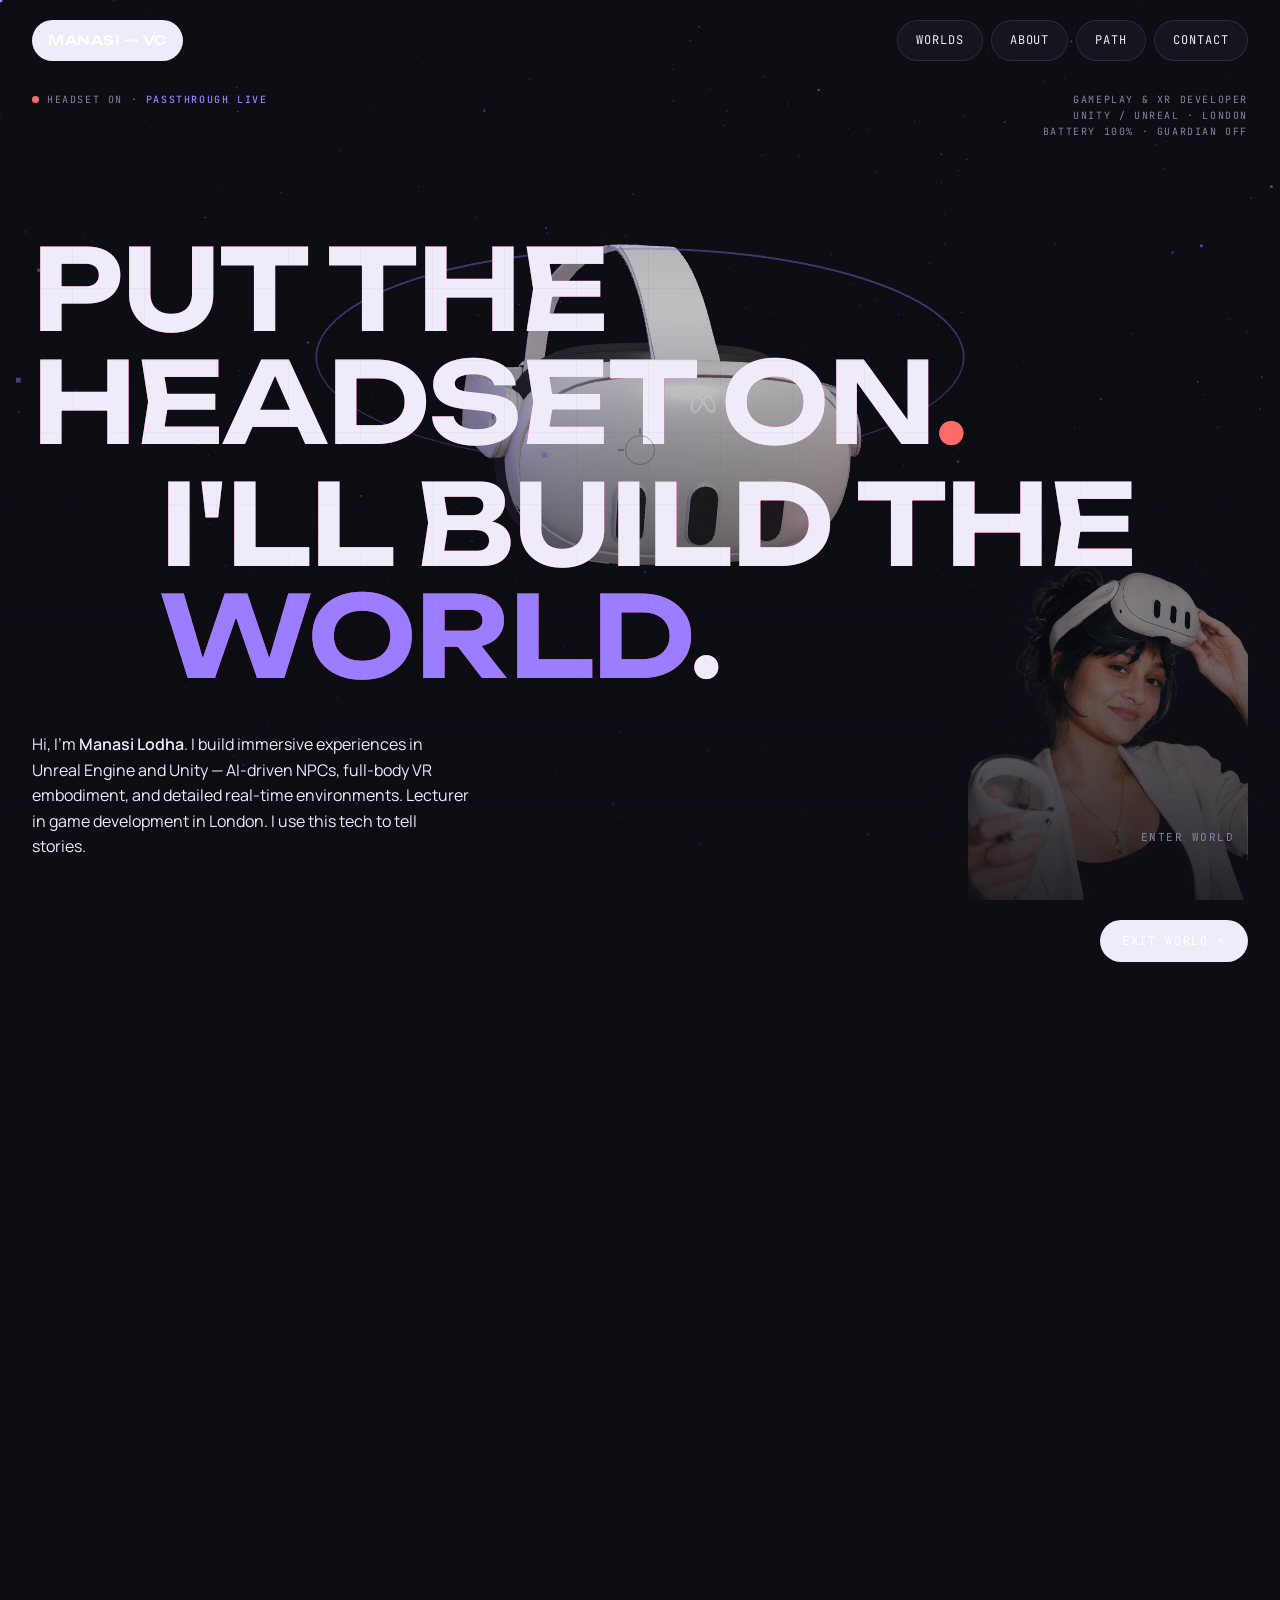
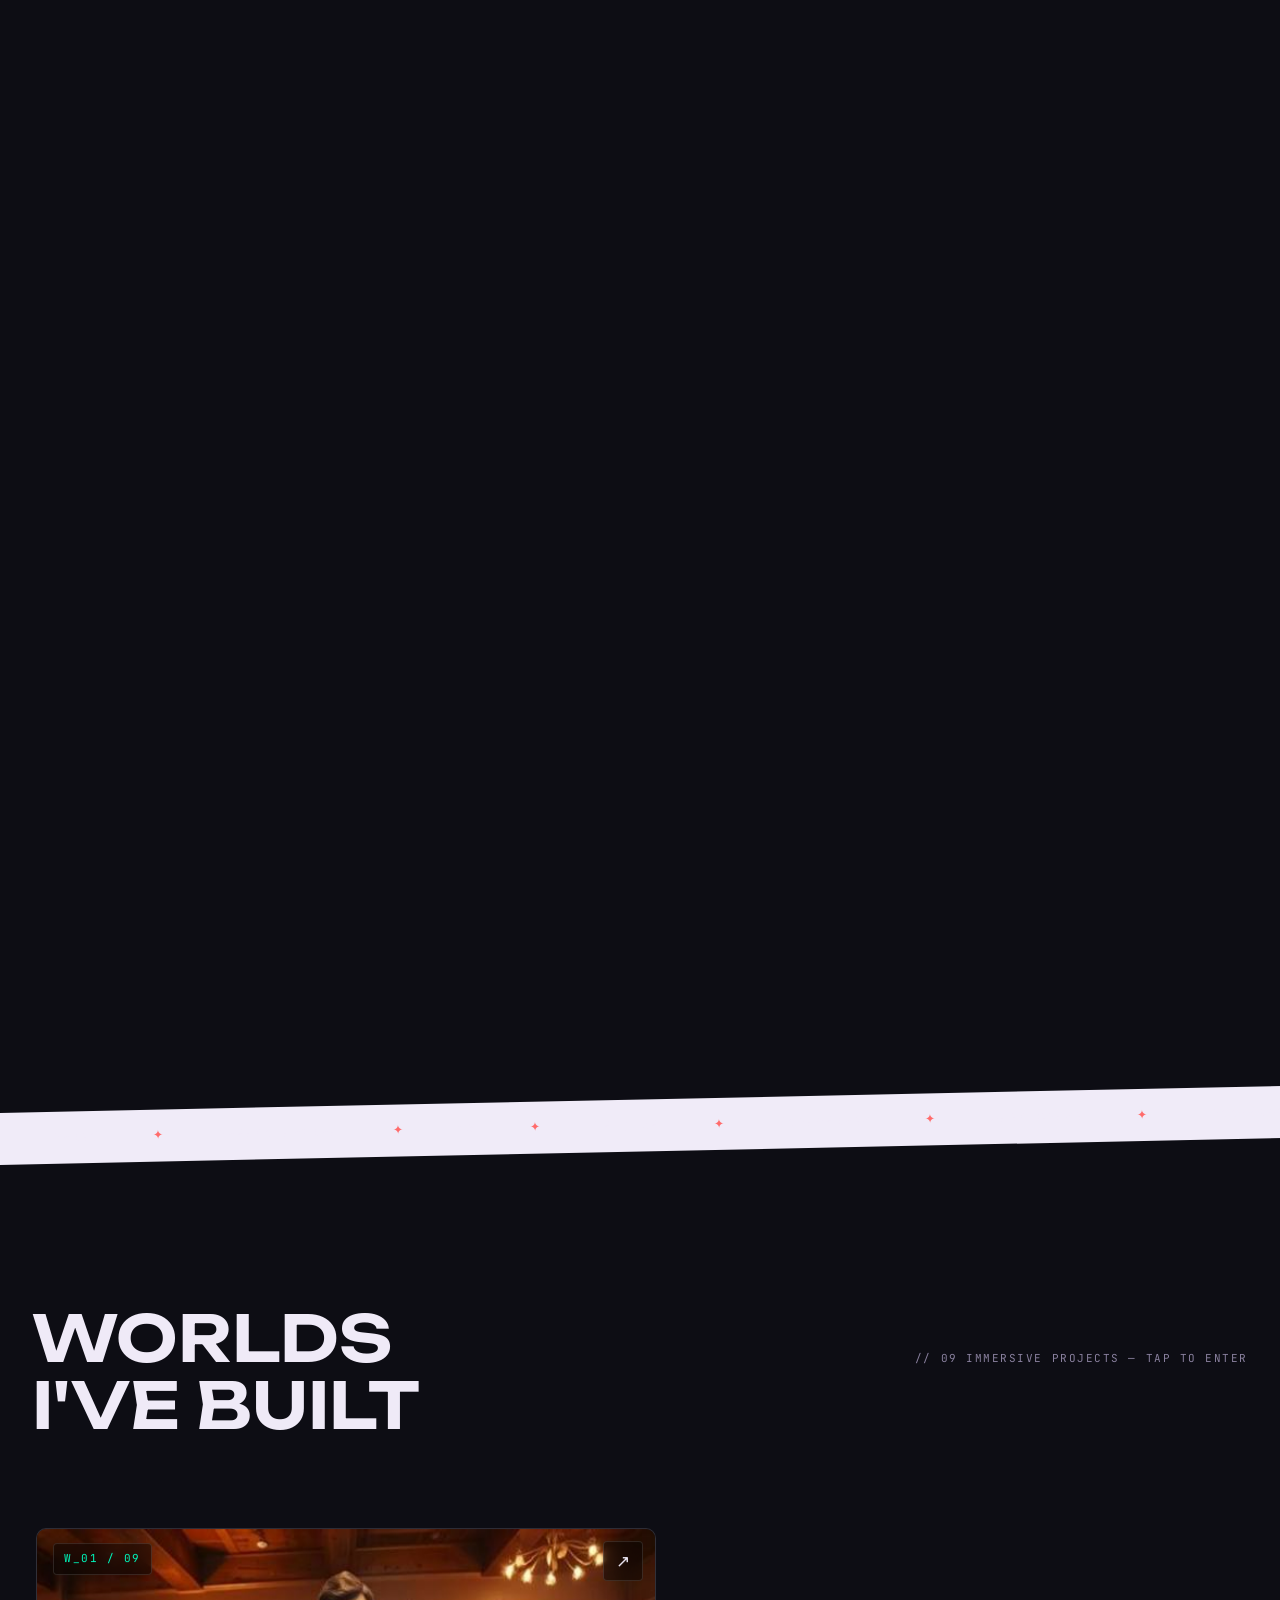
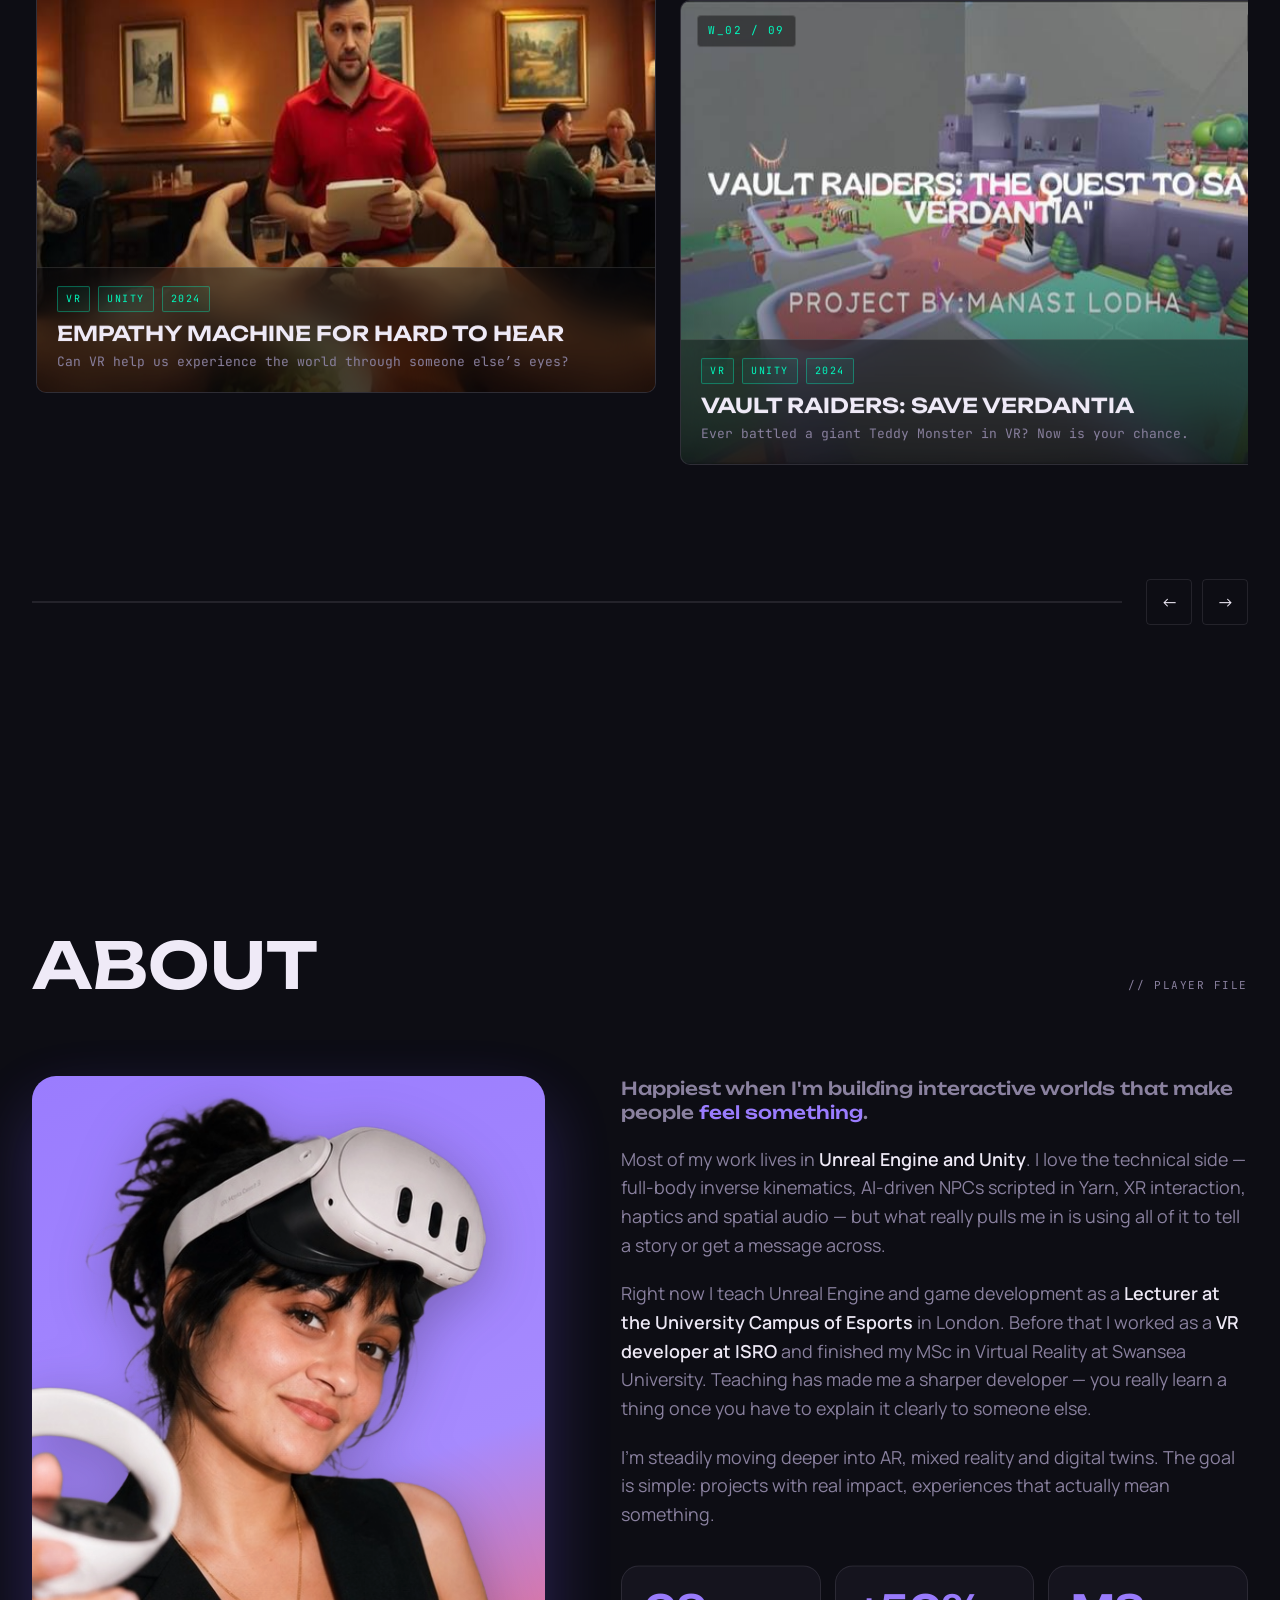
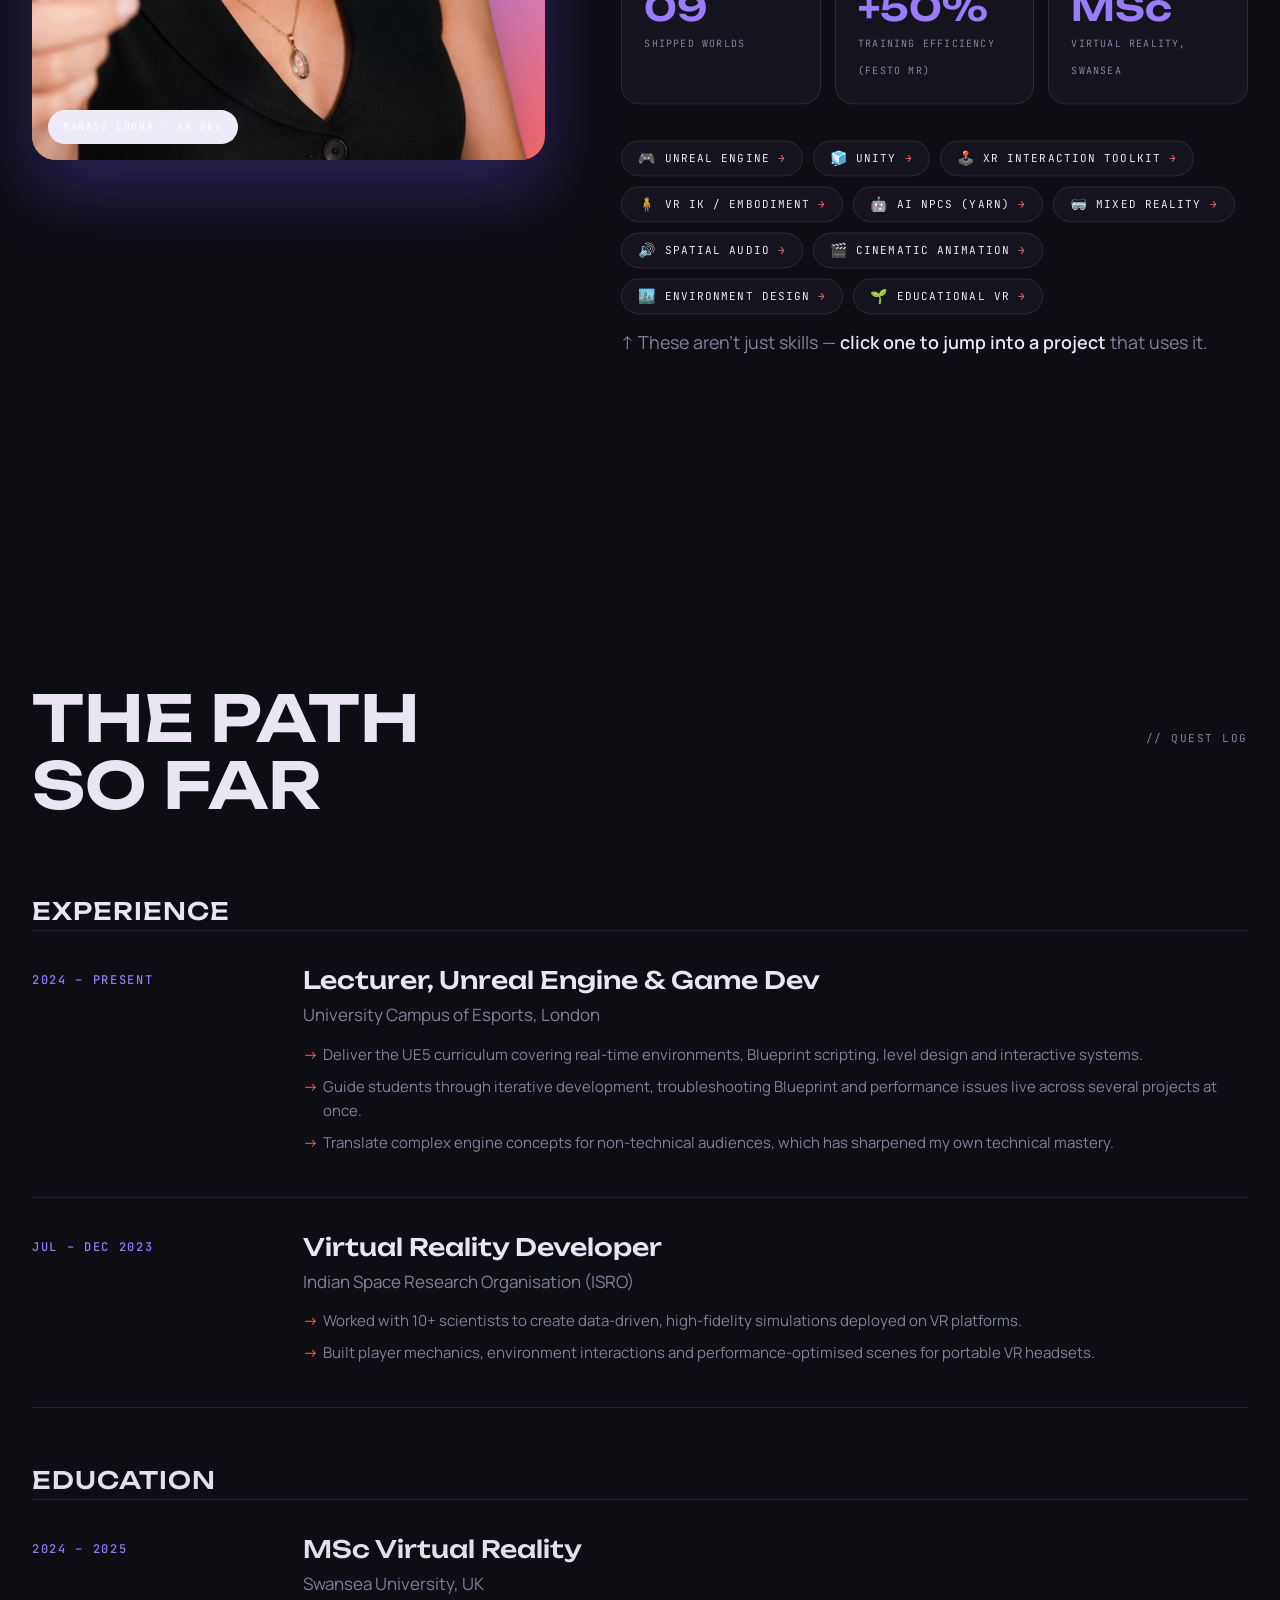
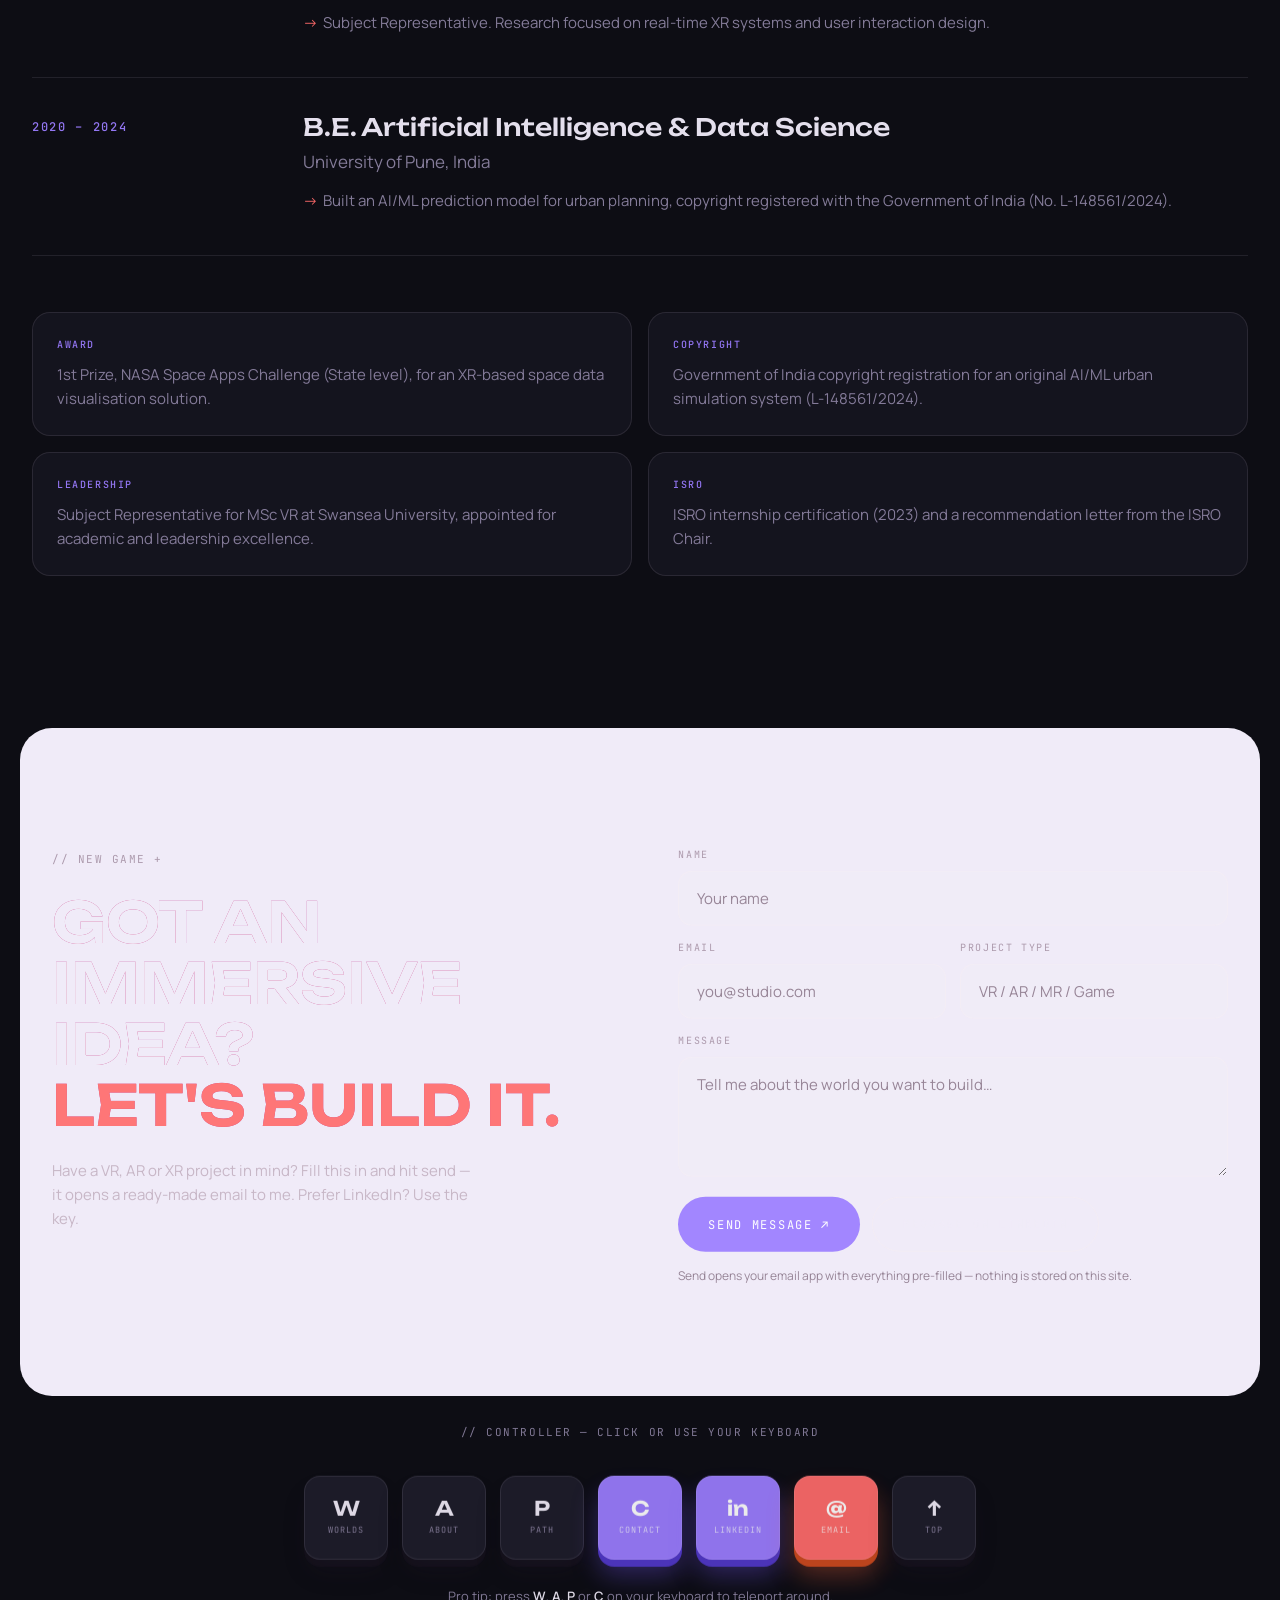
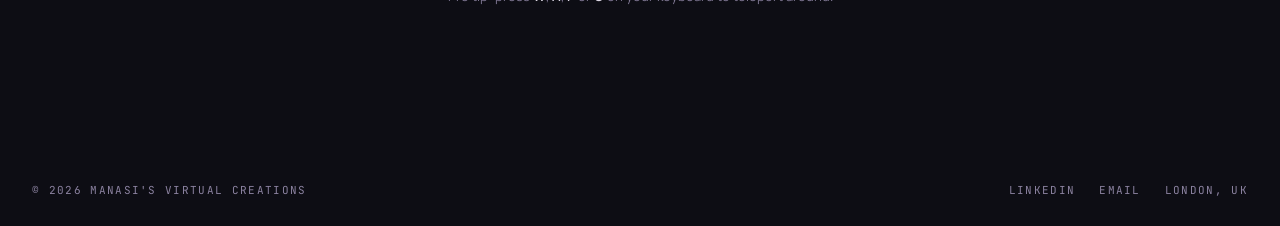
==== commit be37629f: "Smooth the page-wide headset motion with damped target easing The previous showcase mode assigned ro" ====
--- a/index.html
+++ b/index.html
@@ -1384,10 +1384,13 @@
 
   /* scroll zone = hero height minus one viewport (the sticky visible part) */
   function getScrollZone(){ return Math.max(1, (document.getElementById('hero').offsetHeight - innerHeight)); }
+  let pageQ = 0; /* 0→1 progress through the page after the hero */
   addEventListener('scroll',()=>{
     const zone = getScrollZone();
     scrollP = Math.min(1, scrollY/zone);
     pageBeyond = Math.max(0, scrollY - zone);
+    const rest = document.documentElement.scrollHeight - innerHeight - zone;
+    pageQ = rest > 0 ? Math.min(1, pageBeyond/rest) : 0;
   },{passive:true});
 
   /* ── 4 PHASES (each covers 0.25 of scrollP 0→1) ─────────────────
@@ -1430,52 +1433,57 @@
     const idleRY = (cmx*1.1 + Math.sin(t*0.5)*0.12);
     const idleRX = (cmy*0.55 + Math.sin(t*0.8)*0.05);
 
-    if(p < 0.5){
-      /* phases 0+1: sway fades as headset turns to face */
-      quest.rotation.y = idleRY * (1-p1);
-      quest.rotation.x = idleRX * (1-p1);
-    } else {
-      /* phases 2+3: facing forward during dive, then turn 90° away on emerge */
-      quest.rotation.y = p3 * Math.PI * 0.6;
-      quest.rotation.x = 0;
-    }
-
-    /* bob only in phases 0-1 */
-    quest.position.y = 0.9 + Math.sin(t*1.1)*0.12*(1-p1)*(1-p2);
-
-    /* -- camera --
-       phase 0-1: stays back at z=8.5
-       phase 2: dives from z=8.5 → z=-0.3 (through visor)
-       phase 3: pulls back to z=4.0 */
+    /* ---- compute TARGET values for this frame, then ease toward them ----
+       (direct assignment made the motion snap and judder; damped targets
+        give the slow, deliberate showcase feel) */
     const camZ_base  = 8.5;
     const camZ_inside = -0.3;
     const camZ_back   = 4.0;
+    let tRY, tRX, tPX = 0, tPY, tCZ, tCY, tFov, stiff;
 
     if(p < 0.5){
-      camera.position.z = camZ_base;
-      camera.position.y = 0.4;
-      camera.fov = 50;
+      tRY = idleRY * (1-p1);
+      tRX = idleRX * (1-p1);
+      tCZ = camZ_base; tCY = 0.4; tFov = 50;
     } else if(p < 0.75){
-      camera.position.z = camZ_base + (camZ_inside - camZ_base)*p2;
-      camera.position.y = 0.4 + p2*0.5;
-      camera.fov = 50 + p2*34;  /* widen as you pass through */
+      tRY = 0; tRX = 0;
+      tCZ = camZ_base + (camZ_inside - camZ_base)*p2;
+      tCY = 0.4 + p2*0.5;
+      tFov = 50 + p2*34;  /* widen as you pass through */
     } else {
-      camera.position.z = camZ_inside + (camZ_back - camZ_inside)*p3;
-      camera.position.y = 0.9 - p3*0.5;
-      camera.fov = 84 - p3*38;  /* narrow back to 46° on pullback */
+      tRY = p3 * Math.PI * 0.6; tRX = 0;
+      tCZ = camZ_inside + (camZ_back - camZ_inside)*p3;
+      tCY = 0.9 - p3*0.5;
+      tFov = 84 - p3*38;  /* narrow back to 46° on pullback */
     }
-
-    /* -- past the hero: headset keeps rotating and zooms in/out with scroll -- */
+    tPY = 0.9 + Math.sin(t*1.1)*0.12*(1-p1)*(1-p2);
+    stiff = 0.18; /* hero: tight so the lens dive tracks the scroll */
+
     if(pageBeyond > 0){
-      quest.rotation.y = Math.PI*0.6 + pageBeyond*0.0022 + Math.sin(t*0.35)*0.06;
-      quest.rotation.x = Math.sin(pageBeyond*0.0011)*0.16;
-      quest.position.y = 0.9 + Math.sin(pageBeyond*0.0009)*0.35;
-      camera.position.z = 6.5 + Math.sin(pageBeyond*0.0014)*1.6;
-      camera.position.y = 0.4;
-      camera.fov = 46;
+      /* showcase mode: ONE slow ~130° turn across the whole page,
+         cursor adds a little life, camera rests farther back with a
+         barely-there breathing — no scroll-frequency wobble */
+      tRY  = Math.PI*0.6 + pageQ*2.3 + cmx*0.45 + Math.sin(t*0.22)*0.05;
+      tRX  = Math.sin(pageQ*Math.PI)*0.10 + cmy*0.18;
+      tPX  = cmx*0.5;
+      tPY  = 0.75 + Math.sin(t*0.55)*0.07;
+      tCZ  = 6.2 - Math.sin(pageQ*Math.PI)*1.1; /* eases in, then back out */
+      tCY  = 0.4;
+      tFov = 46;
+      stiff = 0.045; /* floaty */
     }
+
+    quest.rotation.y  += (tRY  - quest.rotation.y )*stiff;
+    quest.rotation.x  += (tRX  - quest.rotation.x )*stiff;
+    quest.position.x  += (tPX  - quest.position.x )*stiff;
+    quest.position.y  += (tPY  - quest.position.y )*stiff;
+    camera.position.z += (tCZ  - camera.position.z)*stiff;
+    camera.position.y += (tCY  - camera.position.y)*stiff;
+    camera.fov        += (tFov - camera.fov       )*stiff;
+
     /* fade the canvas back so page content stays readable */
-    holder.style.opacity = pageBeyond>0 ? (1 - 0.55*Math.min(1,pageBeyond/600)).toFixed(3) : '1';
+    const fadeT = pageBeyond>0 ? (1 - 0.55*Math.min(1,pageBeyond/600)) : 1;
+    holder.style.opacity = (+holder.style.opacity || 1) + (fadeT - (+holder.style.opacity || 1))*0.1;
     camera.updateProjectionMatrix();
 
     /* -- eyesight vignette: peaks at center of phase 2 -- */
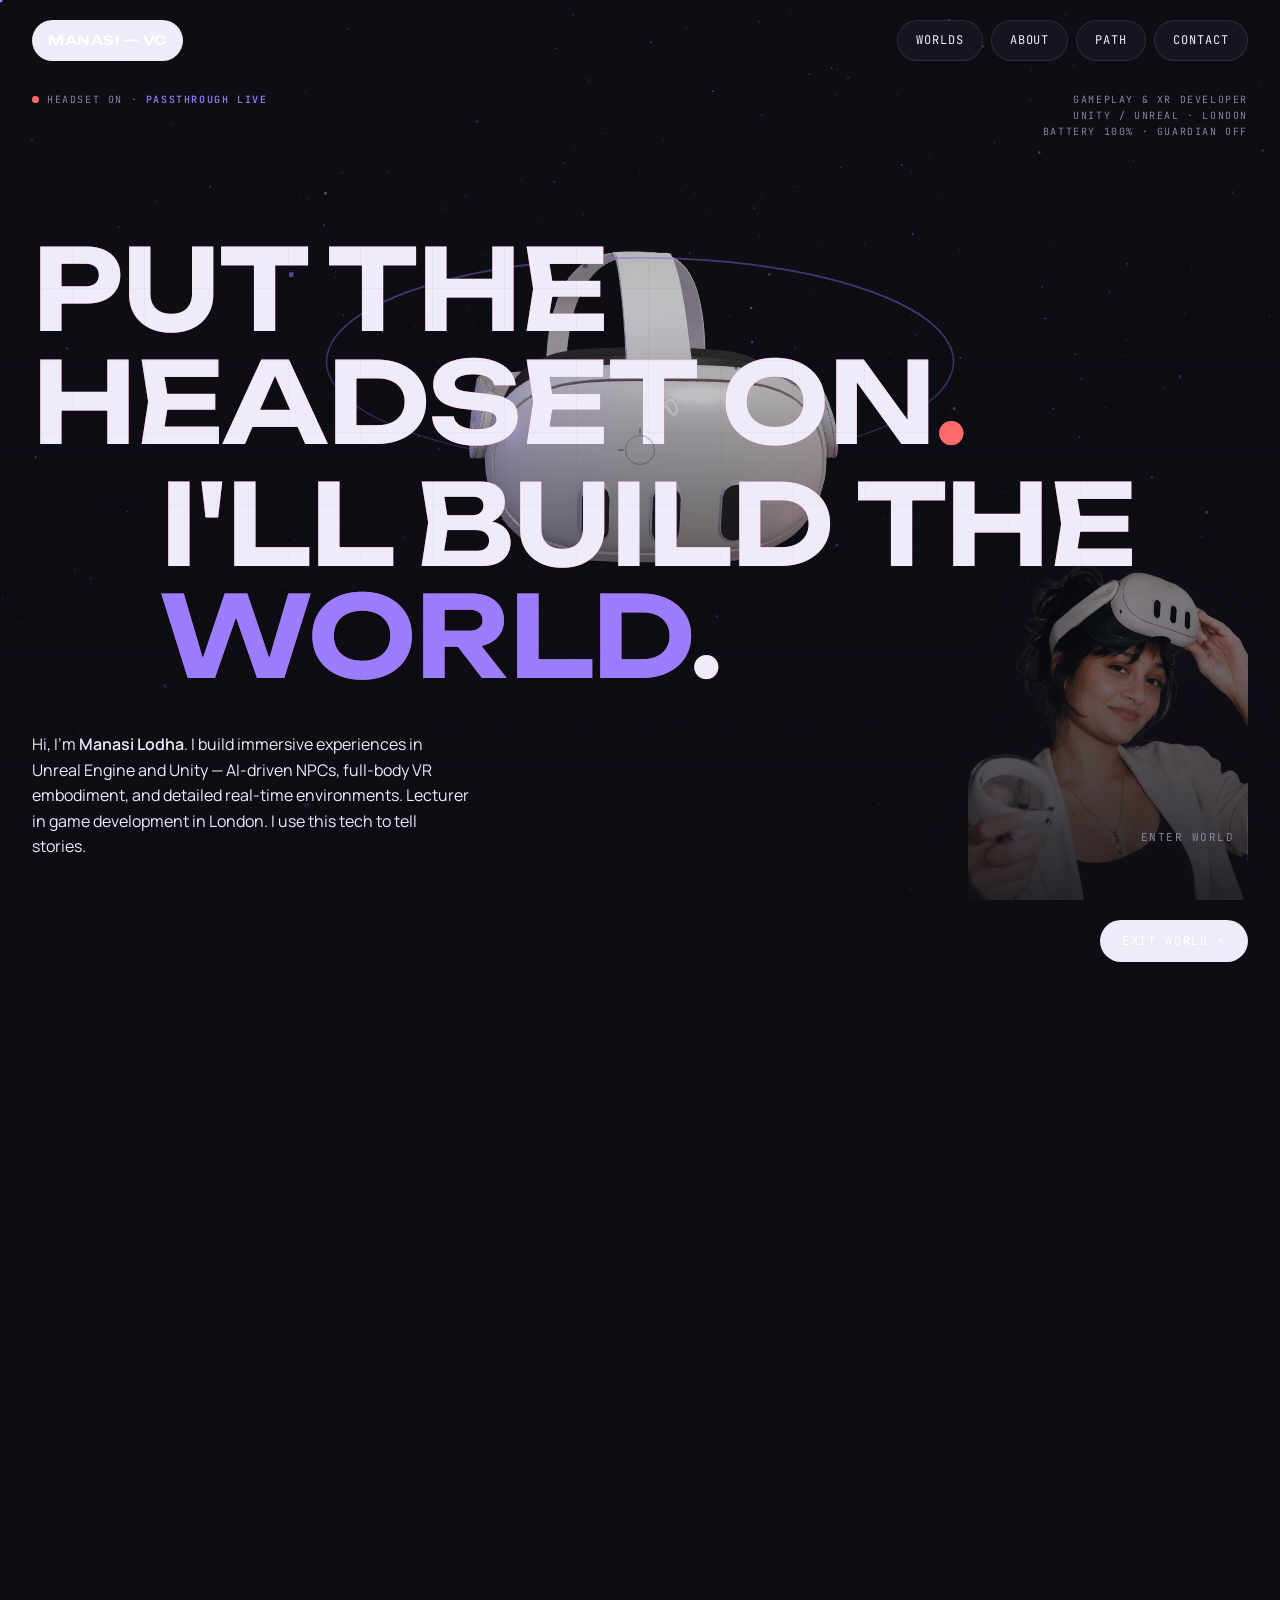
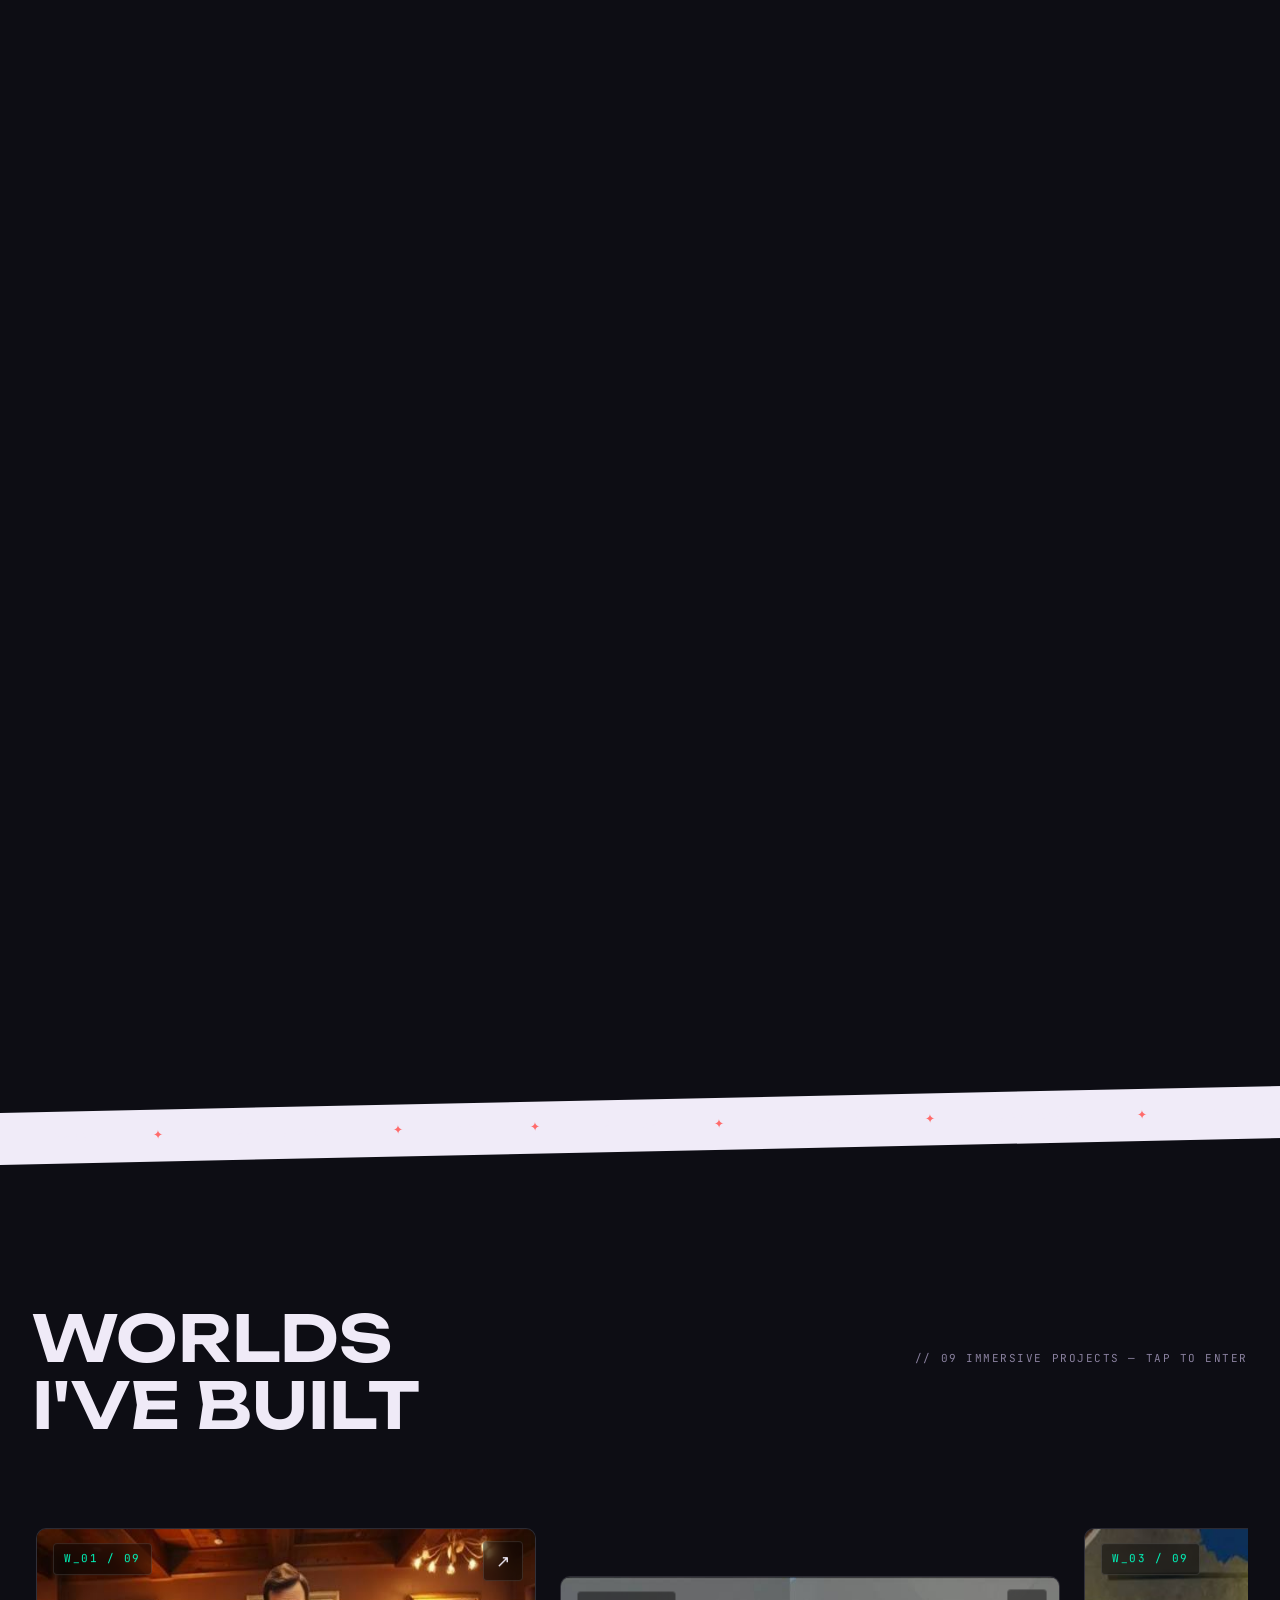
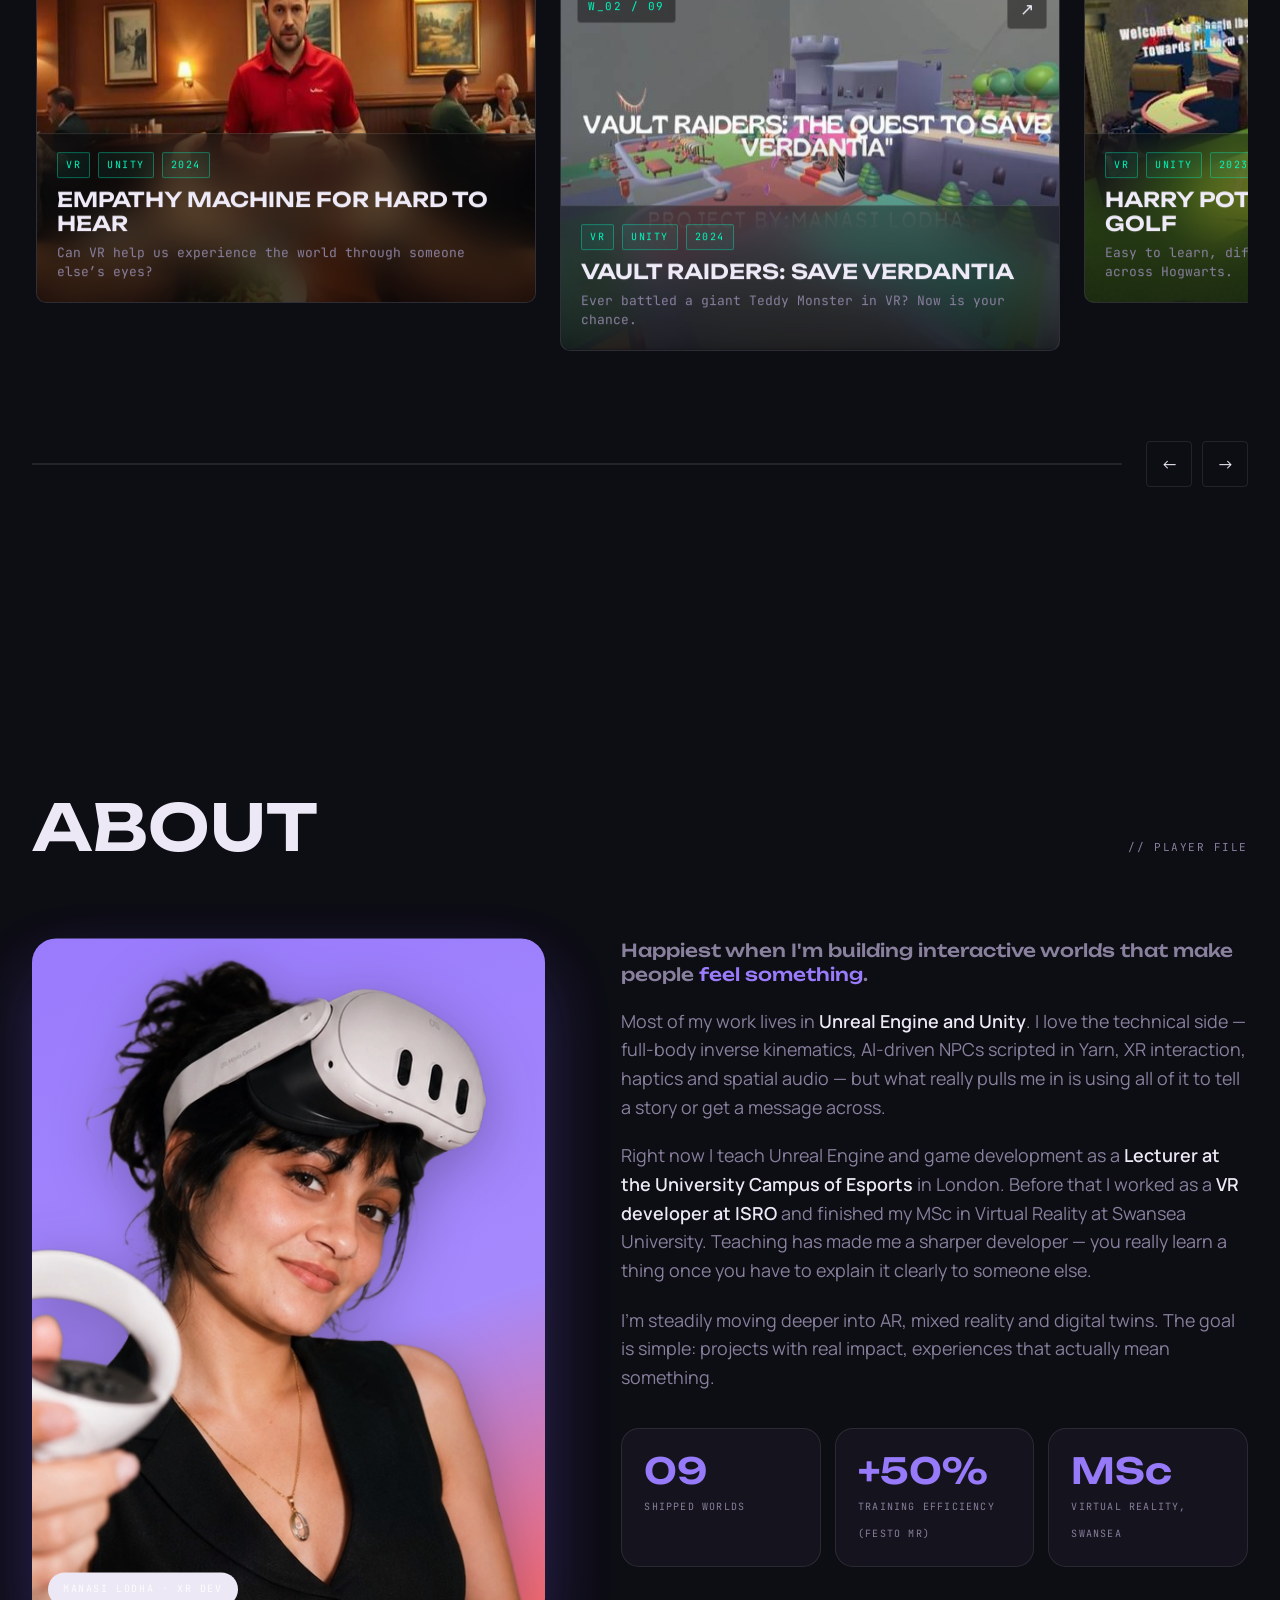
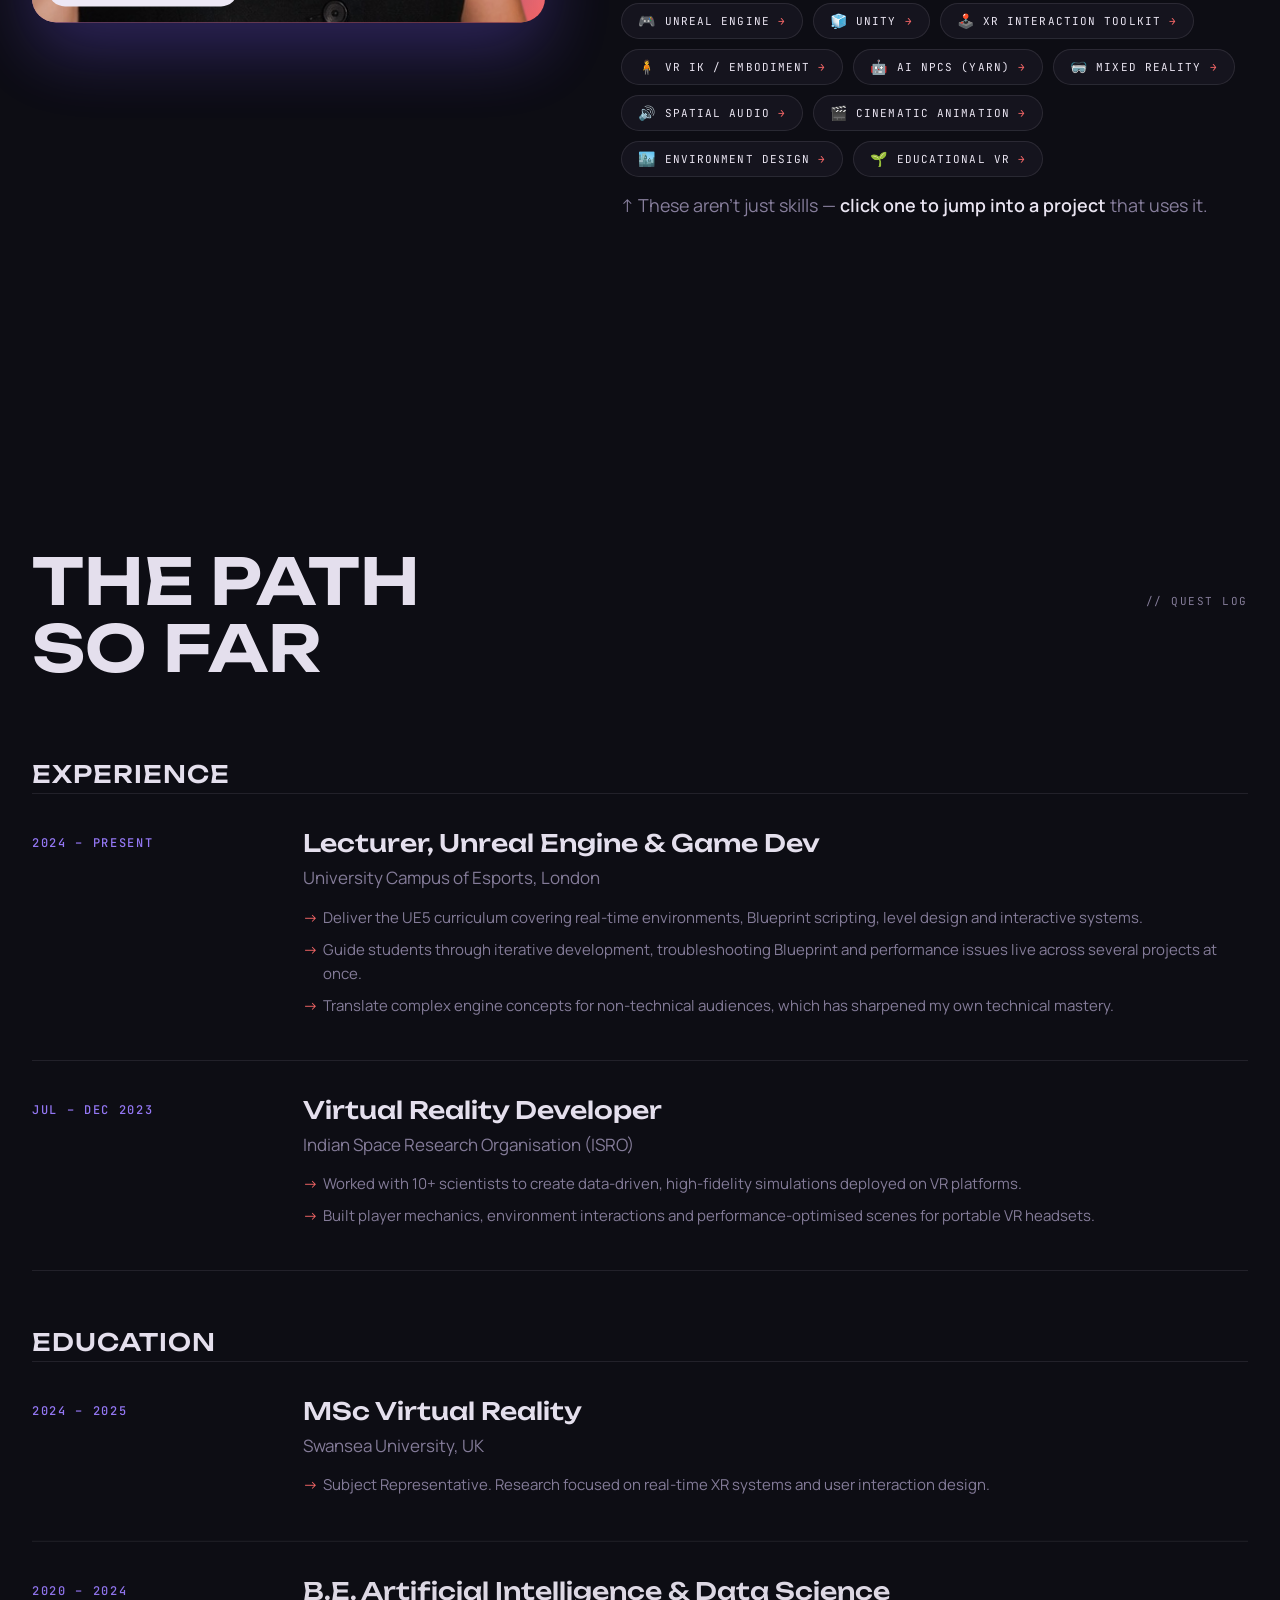
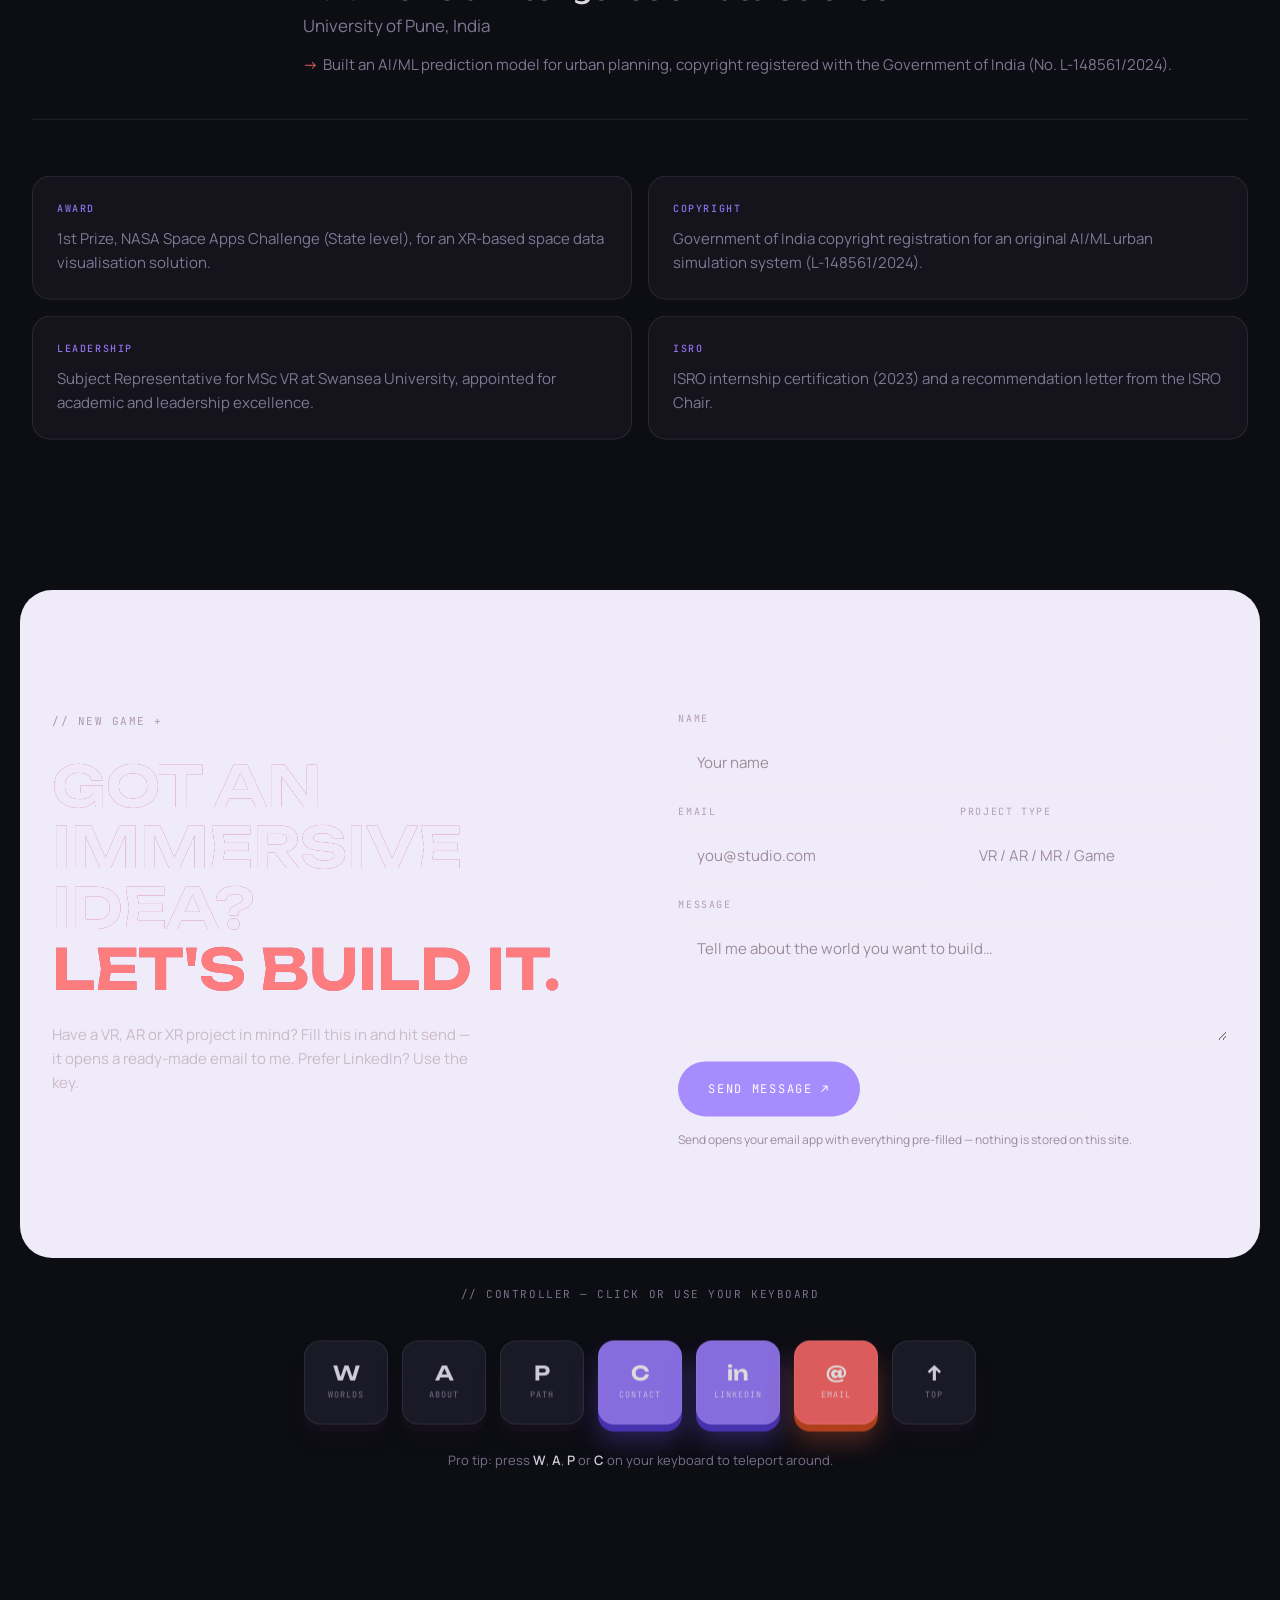
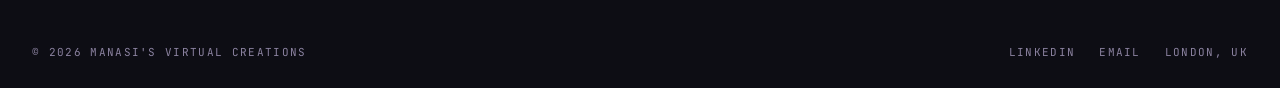
==== commit 3e1e6057: "Calm hero idle motion, white placeholder, smaller carousel cards - Idle sway in the hero cut to a th" ====
--- a/index.html
+++ b/index.html
@@ -259,13 +259,13 @@
   scrollbar-width:none;cursor:grab;
 }
 @media(min-width:601px){
-  #work .track{padding-bottom:96px;}
-  .card:nth-child(even){margin-top:72px;}
+  #work .track{padding-bottom:72px;}
+  .card:nth-child(even){margin-top:48px;}
 }
 #work .track::-webkit-scrollbar{display:none;}
 #work .track.dragging{scroll-snap-type:none;cursor:grabbing;user-select:none;}
 .card{
-  position:relative;flex:0 0 min(620px,86vw);aspect-ratio:4/3;
+  position:relative;flex:0 0 min(500px,84vw);aspect-ratio:4/3;
   border-radius:10px;overflow:hidden;scroll-snap-align:center;
   border:1px solid rgba(255,255,255,0.12);background:var(--panel);
   cursor:pointer;transition:border-color 0.35s,box-shadow 0.35s,transform 0.35s;
@@ -1317,10 +1317,10 @@
 
   /* placeholder fallback geometry (shown while GLTF loads) */
   let quest = new THREE.Group();
-  const bodyMat = new THREE.MeshStandardMaterial({color:0x1a1a28,roughness:0.3,metalness:0.02});
+  const bodyMat = new THREE.MeshStandardMaterial({color:0xd9d9df,roughness:0.35,metalness:0.02});
   const darkMat = new THREE.MeshStandardMaterial({color:0x1a1920,roughness:0.65});
   const lensMat = new THREE.MeshStandardMaterial({color:0x0d0c12,roughness:0.12,metalness:0.5});
-  const strapMat= new THREE.MeshStandardMaterial({color:0x252335,roughness:0.85});
+  const strapMat= new THREE.MeshStandardMaterial({color:0xc9c9d2,roughness:0.8});
   function rRect(w,h,r){
     const s=new THREE.Shape(),x=-w/2,y=-h/2;
     s.moveTo(x+r,y);s.lineTo(x+w-r,y);s.quadraticCurveTo(x+w,y,x+w,y+r);
@@ -1409,7 +1409,7 @@
     requestAnimationFrame(frame);
     if(!running) return;
     const t=clock.getElapsedTime();
-    cmx+=(tmx-cmx)*0.05; cmy+=(tmy-cmy)*0.05;
+    cmx+=(tmx-cmx)*0.10; cmy+=(tmy-cmy)*0.10;
 
     /* swap to real model once loaded */
     if(window._questModel){ quest = window._questModel; window._questModel = null; }
@@ -1430,8 +1430,8 @@
 
     /* -- headset rotation --
        idle: gentle sway + cursor; turn: face forward (ry=0); emerge: turn away */
-    const idleRY = (cmx*1.1 + Math.sin(t*0.5)*0.12);
-    const idleRX = (cmy*0.55 + Math.sin(t*0.8)*0.05);
+    const idleRY = (cmx*0.32 + Math.sin(t*0.4)*0.045);
+    const idleRX = (cmy*0.18 + Math.sin(t*0.6)*0.025);
 
     /* ---- compute TARGET values for this frame, then ease toward them ----
        (direct assignment made the motion snap and judder; damped targets
@@ -1457,7 +1457,7 @@
       tFov = 84 - p3*38;  /* narrow back to 46° on pullback */
     }
     tPY = 0.9 + Math.sin(t*1.1)*0.12*(1-p1)*(1-p2);
-    stiff = 0.18; /* hero: tight so the lens dive tracks the scroll */
+    stiff = 0.28; /* hero: tight so idle + lens dive track without trailing */
 
     if(pageBeyond > 0){
       /* showcase mode: ONE slow ~130° turn across the whole page,
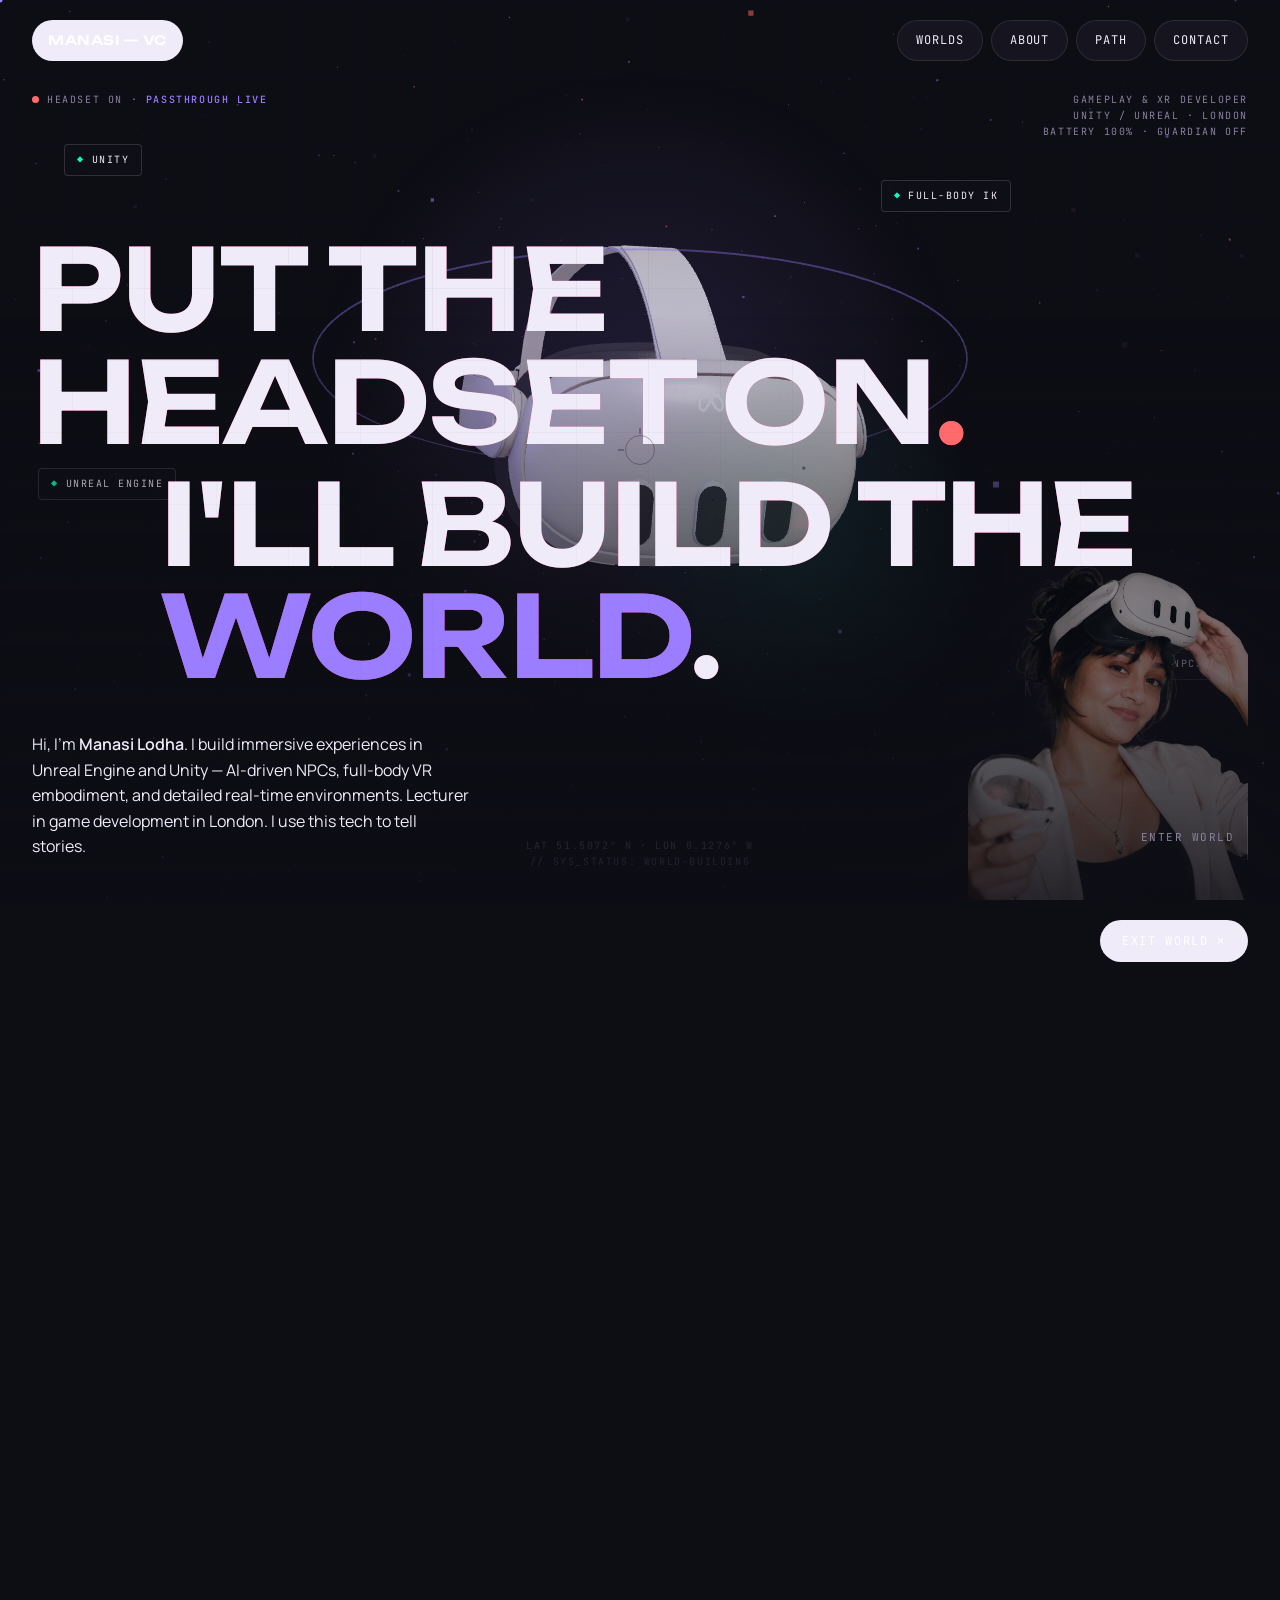
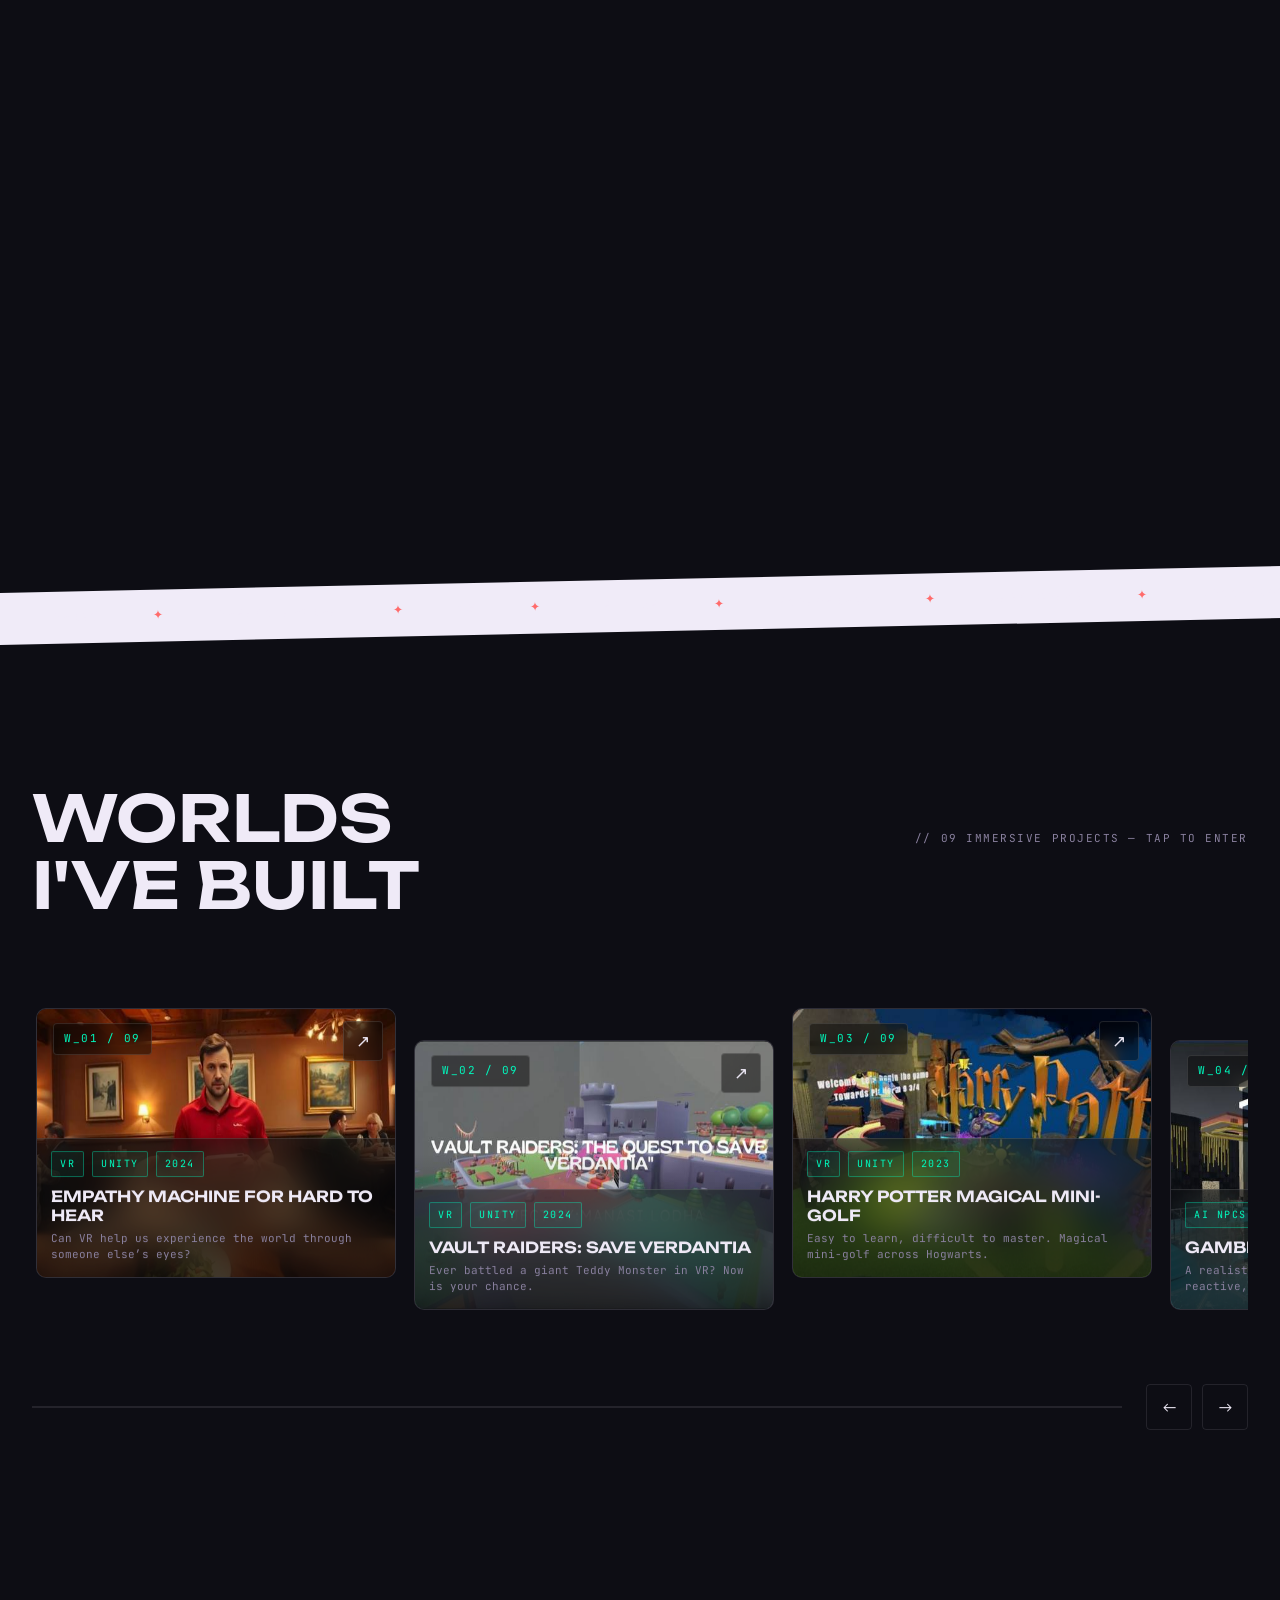
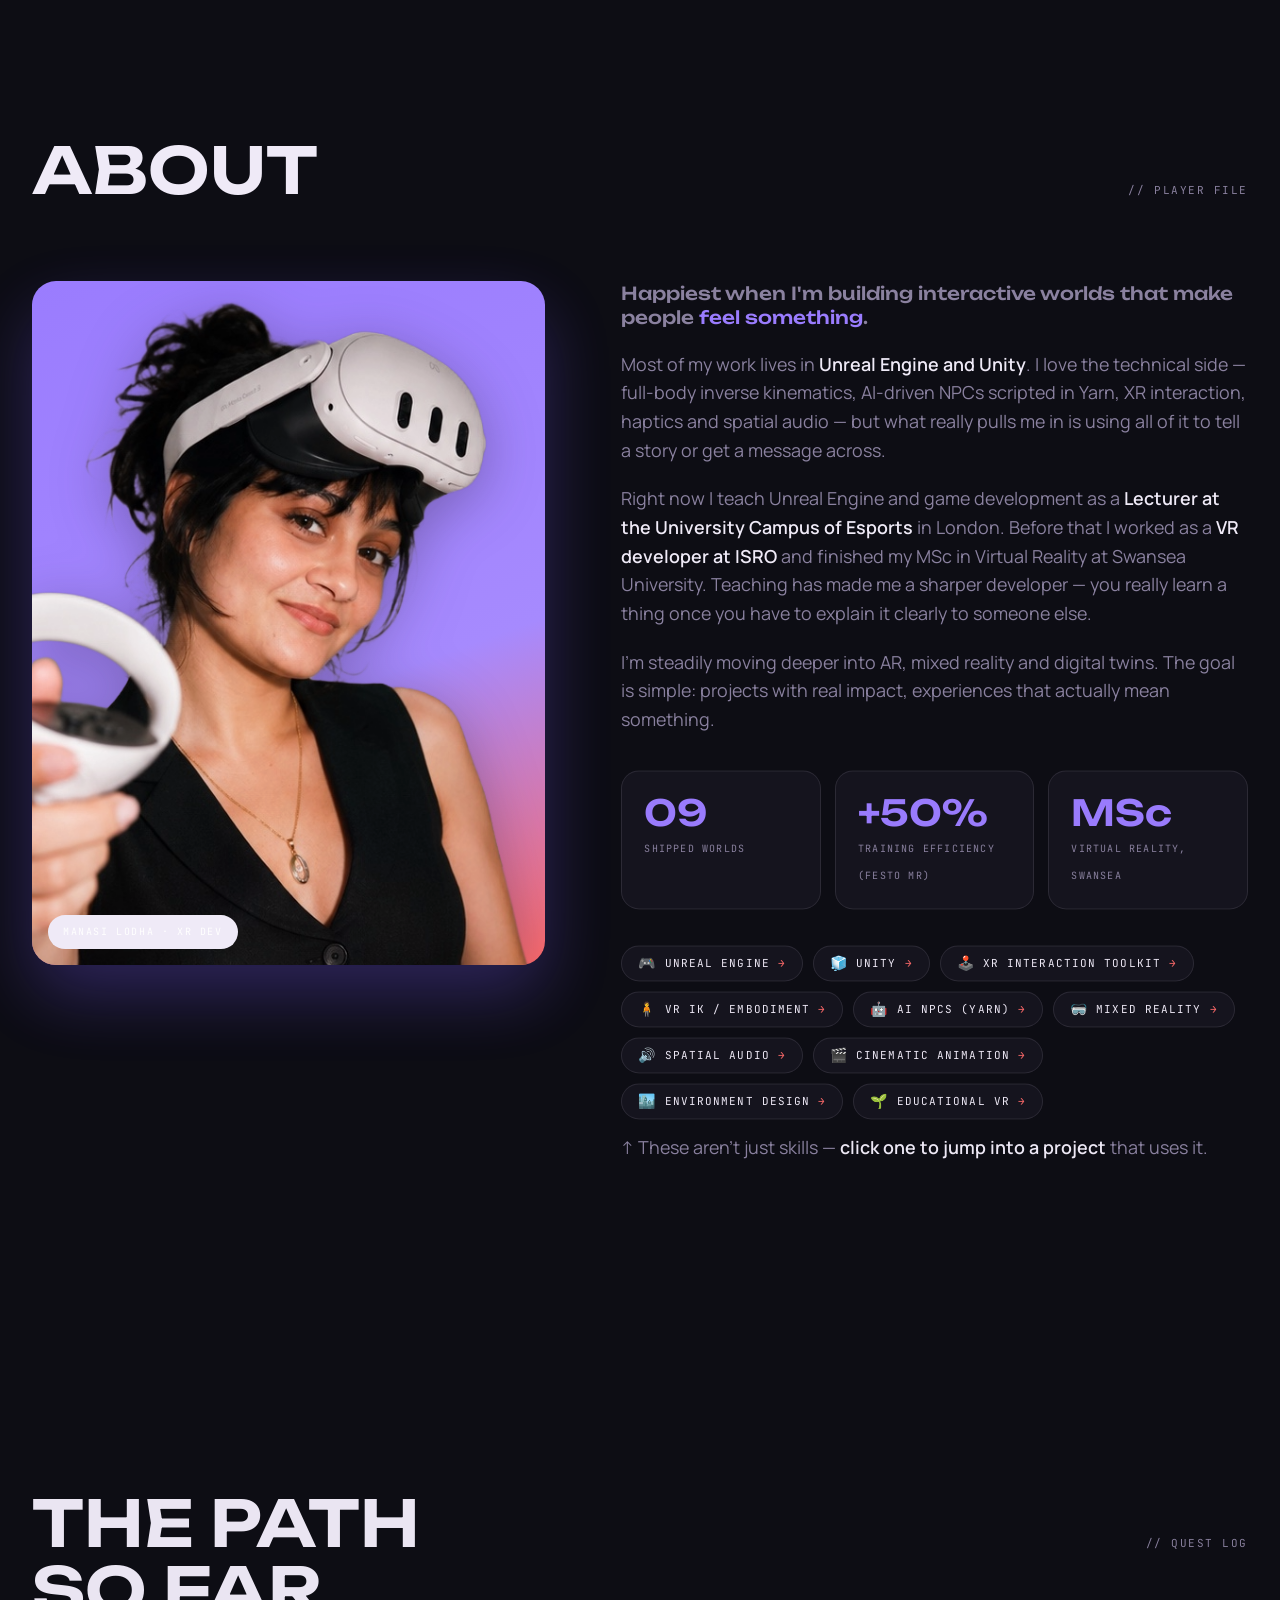
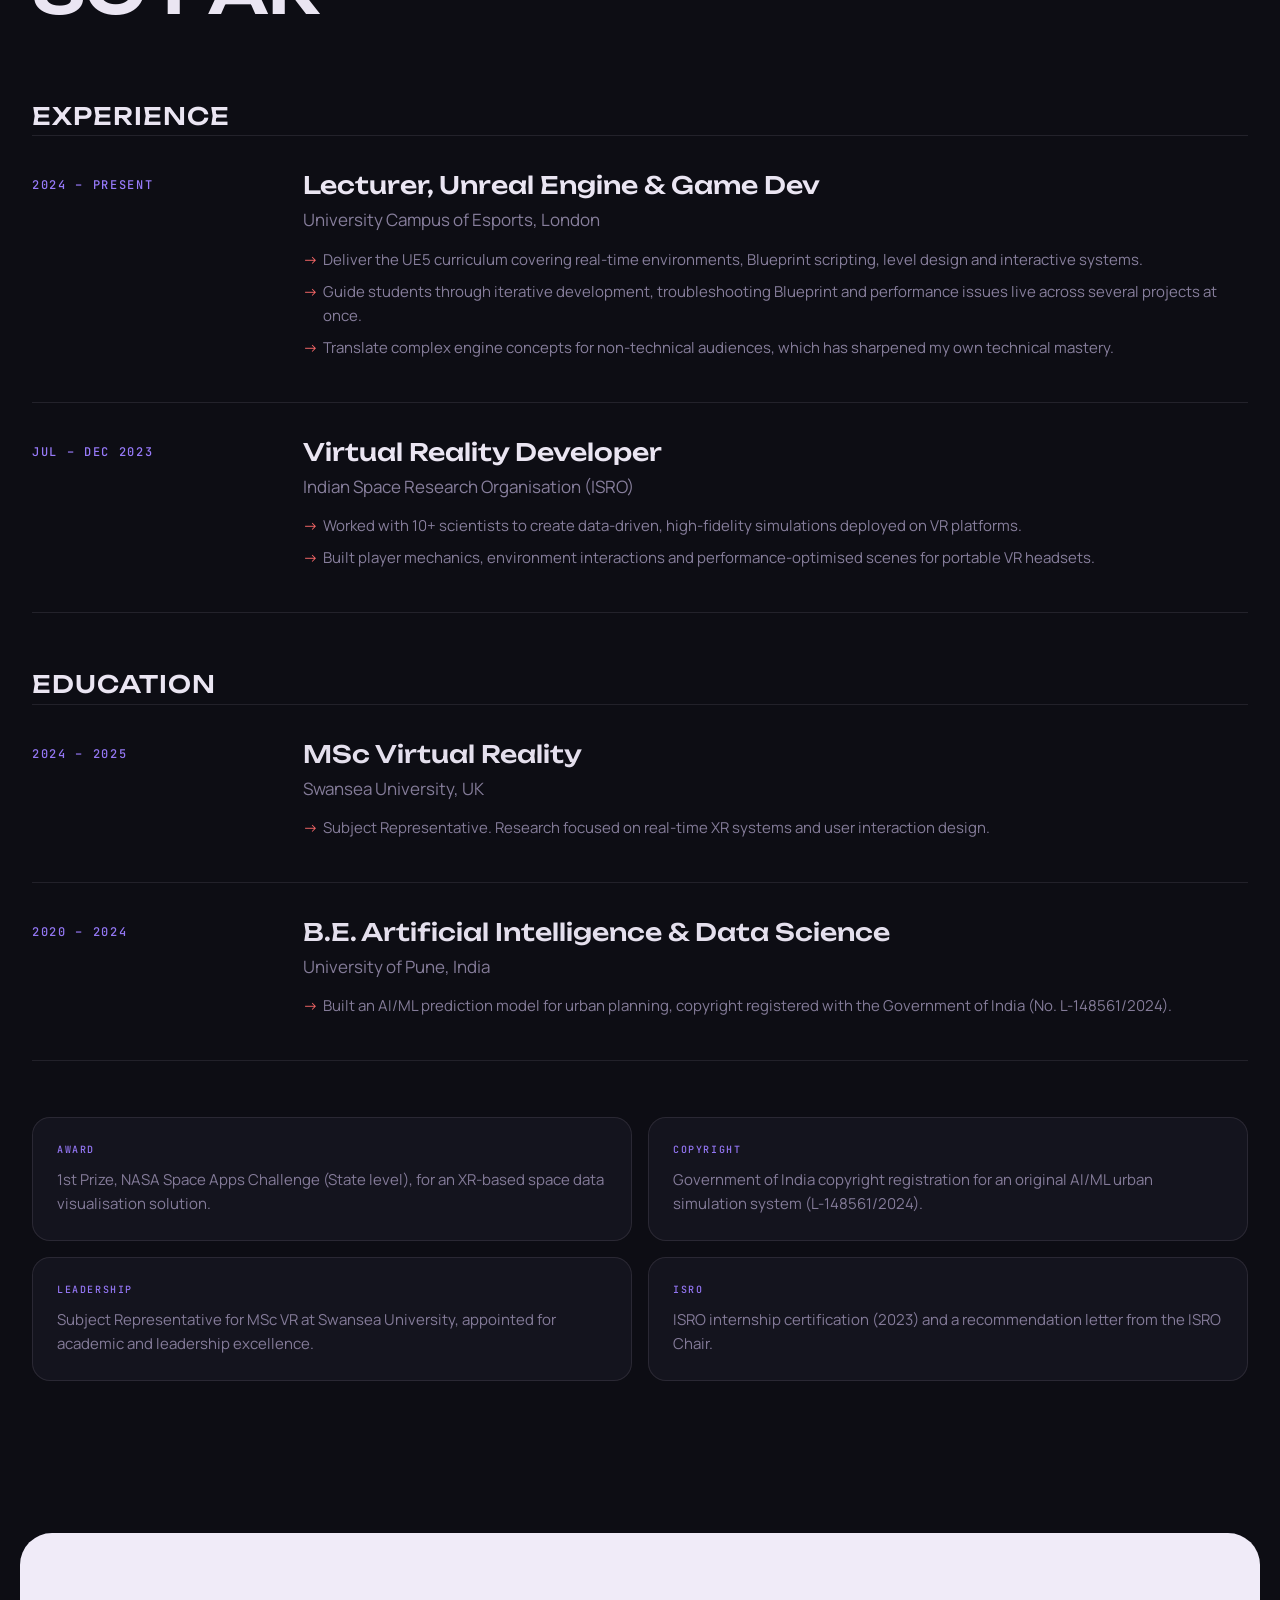
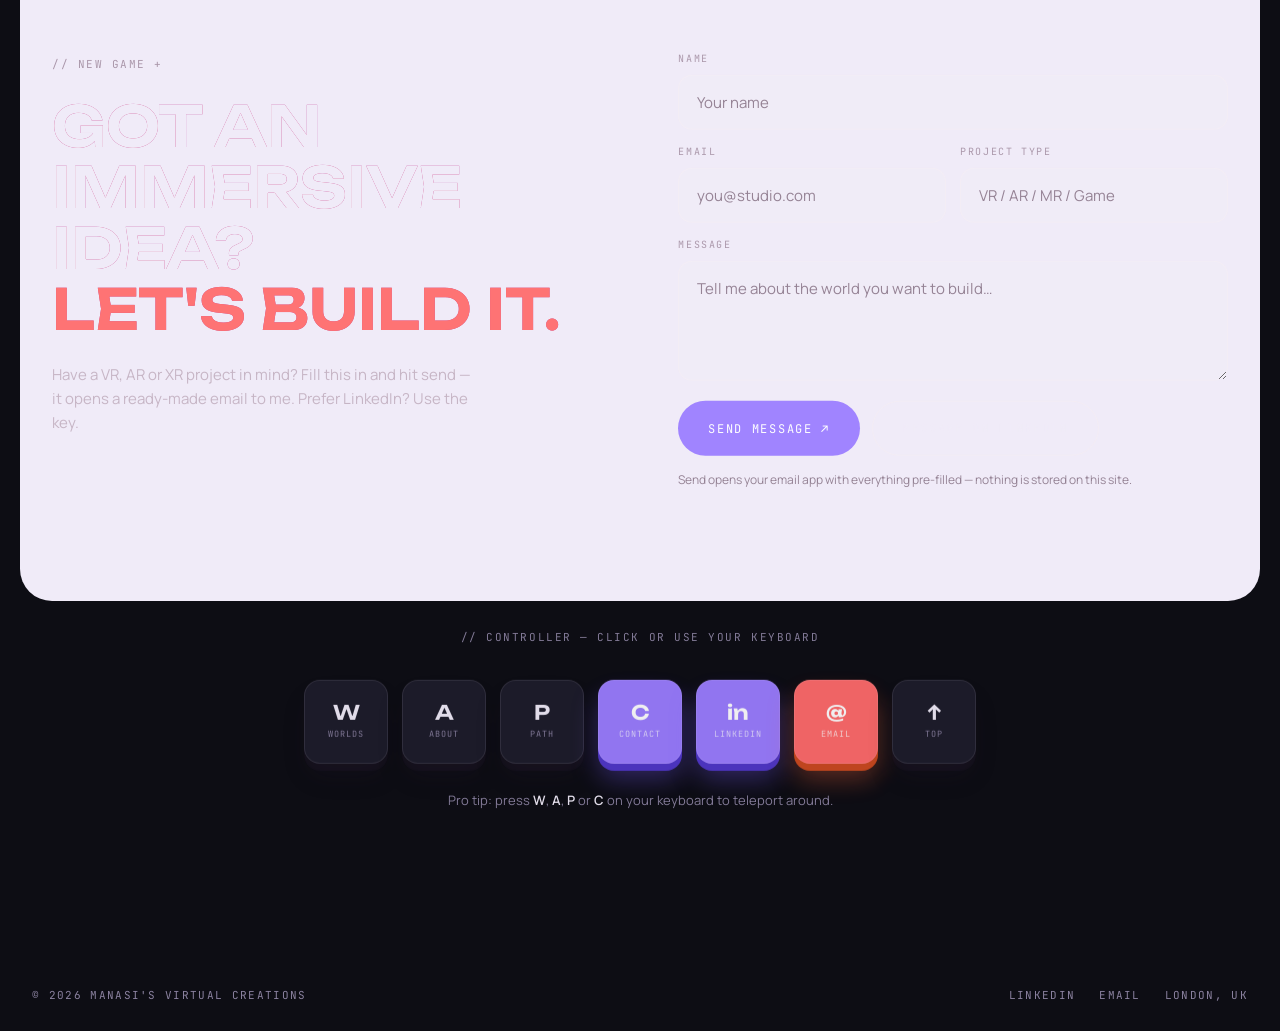
==== commit 6385ceea: "Slower cinematic scroll, smaller carousel, hero ambient details - Hero scroll zone 300svh→420svh so " ====
--- a/index.html
+++ b/index.html
@@ -135,7 +135,7 @@
 /* ============================================================
    HERO — Quest 3 stage
    ============================================================ */
-#hero{position:relative;height:300svh;min-height:680px;overflow:visible;}
+#hero{position:relative;height:420svh;min-height:680px;overflow:visible;}
 #hero .sticky-shell{position:sticky;top:0;height:100svh;overflow:hidden;}
 #world{position:fixed;inset:0;z-index:0;pointer-events:none;}
 #hero .inner{
@@ -151,7 +151,31 @@
 @keyframes pulse{0%,100%{box-shadow:0 0 0 0 rgba(255,107,59,0.45);}50%{box-shadow:0 0 0 8px rgba(255,107,59,0);}}
 .hud.tl{top:92px;left:32px;}
 .hud.tr{top:92px;right:32px;text-align:right;}
-.hud.bl{bottom:32px;left:32px;display:none;}
+.hud.bl{bottom:30px;left:50%;transform:translateX(-50%);text-align:center;}
+
+/* ambient glow + floating glass tags — hero depth */
+.h-glow{position:absolute;border-radius:50%;pointer-events:none;z-index:-1;}
+.h-glow.a{width:58vw;height:58vw;left:50%;top:44%;transform:translate(-50%,-50%);
+  background:radial-gradient(circle, rgba(155,125,255,0.15) 0%, transparent 62%);
+  animation:glowPulse 8s ease-in-out infinite;}
+.h-glow.b{width:36vw;height:36vw;left:63%;top:62%;transform:translate(-50%,-50%);
+  background:radial-gradient(circle, rgba(0,255,194,0.09) 0%, transparent 62%);
+  animation:glowPulse 11s ease-in-out 2s infinite;}
+@keyframes glowPulse{0%,100%{opacity:0.7;}50%{opacity:1;}}
+.h-tag{
+  position:absolute;z-index:2;font-family:var(--font-m);font-size:10px;letter-spacing:0.15em;
+  color:var(--ink);padding:7px 12px;border-radius:4px;white-space:nowrap;
+  border:1px solid rgba(255,255,255,0.14);background:rgba(22,21,31,0.35);
+  backdrop-filter:blur(10px);-webkit-backdrop-filter:blur(10px);
+  animation:tagFloat 7s ease-in-out infinite;
+}
+.h-tag i{font-style:normal;color:var(--mint);margin-right:7px;}
+.h-tag.t1{top:16%;left:5%;animation-delay:0s;}
+.h-tag.t2{top:52%;left:3%;animation-delay:1.8s;}
+.h-tag.t3{top:20%;right:21%;animation-delay:3.6s;}
+.h-tag.t4{top:72%;right:5%;animation-delay:5.4s;}
+@keyframes tagFloat{0%,100%{transform:translateY(0);}50%{transform:translateY(-13px);}}
+@media(max-width:900px){.h-tag{display:none;}}
 
 .h-title{
   font-family:var(--font-d);font-weight:600;
@@ -254,18 +278,18 @@
    ============================================================ */
 .carousel{position:relative;}
 #work .track{
-  display:flex;align-items:flex-start;gap:24px;overflow-x:auto;overscroll-behavior-x:contain;
+  display:flex;align-items:flex-start;gap:18px;overflow-x:auto;overscroll-behavior-x:contain;
   scroll-snap-type:x mandatory;padding:12px 4px 26px;
   scrollbar-width:none;cursor:grab;
 }
 @media(min-width:601px){
-  #work .track{padding-bottom:72px;}
-  .card:nth-child(even){margin-top:48px;}
+  #work .track{padding-bottom:56px;}
+  .card:nth-child(even){margin-top:32px;}
 }
 #work .track::-webkit-scrollbar{display:none;}
 #work .track.dragging{scroll-snap-type:none;cursor:grabbing;user-select:none;}
 .card{
-  position:relative;flex:0 0 min(500px,84vw);aspect-ratio:4/3;
+  position:relative;flex:0 0 min(360px,78vw);aspect-ratio:4/3;
   border-radius:10px;overflow:hidden;scroll-snap-align:center;
   border:1px solid rgba(255,255,255,0.12);background:var(--panel);
   cursor:pointer;transition:border-color 0.35s,box-shadow 0.35s,transform 0.35s;
@@ -299,7 +323,7 @@
 .card:hover .card-arr{background:var(--mint);border-color:var(--mint);color:#062018;transform:rotate(45deg);}
 .card-glass{
   position:absolute;left:0;right:0;bottom:0;z-index:2;
-  padding:18px 20px 20px;
+  padding:12px 14px 14px;
   background:rgba(9,8,14,0.42);backdrop-filter:blur(20px);-webkit-backdrop-filter:blur(20px);
   border-top:1px solid rgba(255,255,255,0.12);
 }
@@ -311,9 +335,9 @@
 }
 .card-glass h3{
   font-family:var(--font-d);font-weight:600;text-transform:uppercase;
-  font-size:clamp(16px,1.6vw,22px);line-height:1.2;margin-bottom:6px;color:var(--ink);
-}
-.card-glass p{color:var(--muted);font-size:13px;line-height:1.5;font-family:var(--font-m);}
+  font-size:clamp(14px,1.2vw,17px);line-height:1.25;margin-bottom:5px;color:var(--ink);
+}
+.card-glass p{color:var(--muted);font-size:11px;line-height:1.5;font-family:var(--font-m);}
 .car-ui{display:flex;align-items:center;gap:24px;margin-top:18px;}
 .car-progress{flex:1;height:2px;background:var(--line);overflow:hidden;}
 .car-progress span{
@@ -558,7 +582,7 @@
 
   /* hero */
   #hero{min-height:100svh;}
-  .hud.tr{display:none;}
+  .hud.tr,.hud.bl{display:none;}
   .h-title{font-size:clamp(32px,9vw,72px);}
   .h-sub{flex-direction:column;align-items:flex-start;gap:20px;}
   .h-sub p{max-width:100%;font-size:15px;}
@@ -685,6 +709,13 @@
 
     <div class="hud tl"><span class="dot"></span>HEADSET ON · <b>PASSTHROUGH LIVE</b></div>
     <div class="hud tr">GAMEPLAY &amp; XR DEVELOPER<br>UNITY / UNREAL · LONDON<br>BATTERY 100% · GUARDIAN OFF</div>
+    <div class="hud bl">LAT 51.5072° N · LON 0.1276° W<br>// SYS_STATUS: WORLD-BUILDING</div>
+    <div class="h-glow a" aria-hidden="true"></div>
+    <div class="h-glow b" aria-hidden="true"></div>
+    <span class="h-tag t1" aria-hidden="true"><i>◆</i>UNITY</span>
+    <span class="h-tag t2" aria-hidden="true"><i>◆</i>UNREAL ENGINE</span>
+    <span class="h-tag t3" aria-hidden="true"><i>◆</i>FULL-BODY IK</span>
+    <span class="h-tag t4" aria-hidden="true"><i>◆</i>AI NPCS</span>
 
     <div id="heroFloatImg" aria-hidden="true"><img id="heroFloatPhoto" alt="Manasi Lodha"></div>
     <div id="playerCard" aria-hidden="true">
@@ -1028,7 +1059,7 @@
    ============================================================ */
 let lenis = null;
 if (!prefersReduced && window.Lenis){
-  lenis = new Lenis({ lerp: 0.09 });
+  lenis = new Lenis({ lerp: 0.07 });
   function raf(time){ lenis.raf(time); requestAnimationFrame(raf); }
   requestAnimationFrame(raf);
 }
@@ -1127,7 +1158,7 @@
 });
 function carStep(){
   const c = workTrack.querySelector('.card');
-  return c ? c.getBoundingClientRect().width + 24 : 400;
+  return c ? c.getBoundingClientRect().width + 18 : 320;
 }
 document.getElementById('carPrev').addEventListener('click', ()=>workTrack.scrollBy({left:-carStep(),behavior:'smooth'}));
 document.getElementById('carNext').addEventListener('click', ()=>workTrack.scrollBy({left:carStep(),behavior:'smooth'}));
@@ -1380,7 +1411,7 @@
     tmx=(e.clientX/innerWidth-0.5); tmy=(e.clientY/innerHeight-0.5);
   });
   const heroInner=document.querySelector('#hero .inner');
-  const heroHuds=document.querySelectorAll('#hero .hud, #playerCard');
+  const heroHuds=document.querySelectorAll('#hero .hud, #playerCard, .h-tag, .h-glow');
 
   /* scroll zone = hero height minus one viewport (the sticky visible part) */
   function getScrollZone(){ return Math.max(1, (document.getElementById('hero').offsetHeight - innerHeight)); }
@@ -1430,8 +1461,8 @@
 
     /* -- headset rotation --
        idle: gentle sway + cursor; turn: face forward (ry=0); emerge: turn away */
-    const idleRY = (cmx*0.32 + Math.sin(t*0.4)*0.045);
-    const idleRX = (cmy*0.18 + Math.sin(t*0.6)*0.025);
+    const idleRY = (cmx*0.28 + Math.sin(t*0.28)*0.04);
+    const idleRX = (cmy*0.15 + Math.sin(t*0.45)*0.02);
 
     /* ---- compute TARGET values for this frame, then ease toward them ----
        (direct assignment made the motion snap and judder; damped targets
@@ -1457,20 +1488,20 @@
       tFov = 84 - p3*38;  /* narrow back to 46° on pullback */
     }
     tPY = 0.9 + Math.sin(t*1.1)*0.12*(1-p1)*(1-p2);
-    stiff = 0.28; /* hero: tight so idle + lens dive track without trailing */
+    stiff = 0.16; /* hero: soft but still tracking the lens dive */
 
     if(pageBeyond > 0){
       /* showcase mode: ONE slow ~130° turn across the whole page,
          cursor adds a little life, camera rests farther back with a
          barely-there breathing — no scroll-frequency wobble */
-      tRY  = Math.PI*0.6 + pageQ*2.3 + cmx*0.45 + Math.sin(t*0.22)*0.05;
+      tRY  = Math.PI*0.6 + pageQ*1.8 + cmx*0.4 + Math.sin(t*0.18)*0.05;
       tRX  = Math.sin(pageQ*Math.PI)*0.10 + cmy*0.18;
       tPX  = cmx*0.5;
       tPY  = 0.75 + Math.sin(t*0.55)*0.07;
       tCZ  = 6.2 - Math.sin(pageQ*Math.PI)*1.1; /* eases in, then back out */
       tCY  = 0.4;
       tFov = 46;
-      stiff = 0.045; /* floaty */
+      stiff = 0.038; /* floaty */
     }
 
     quest.rotation.y  += (tRY  - quest.rotation.y )*stiff;
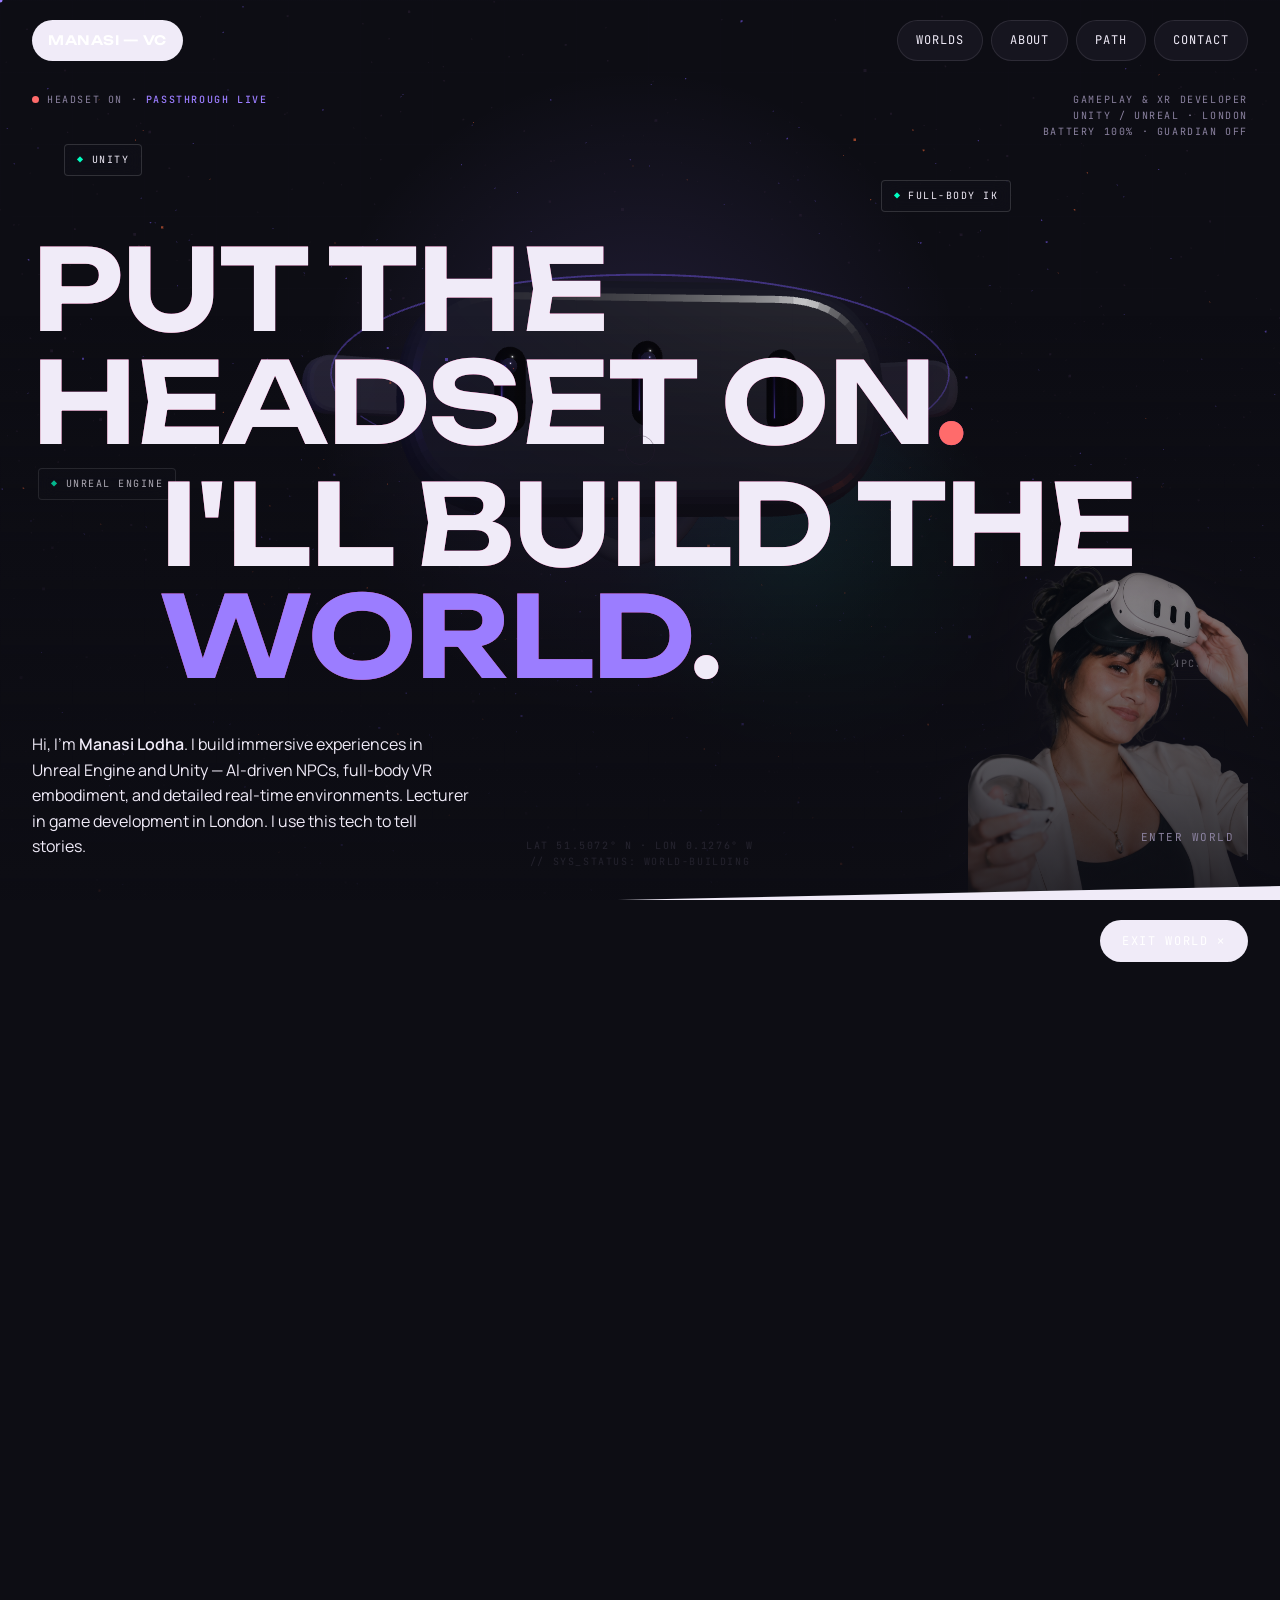
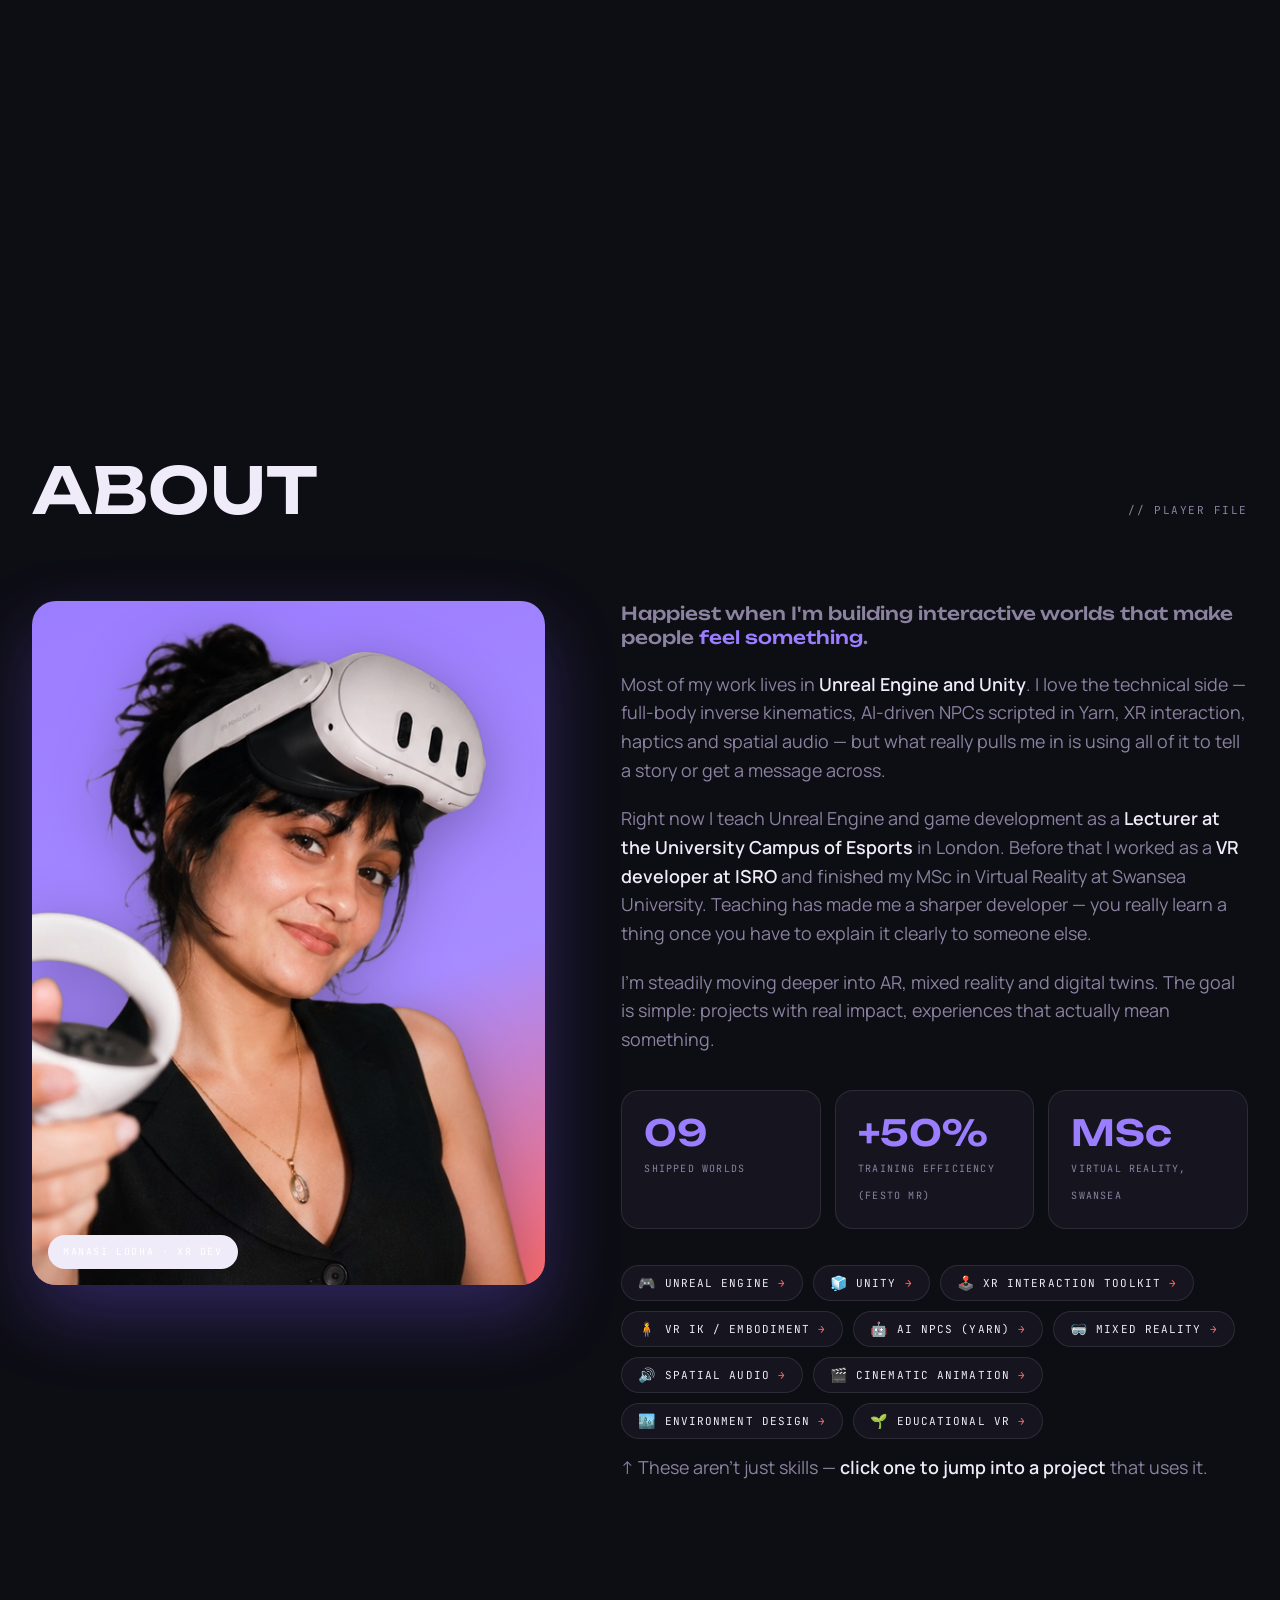
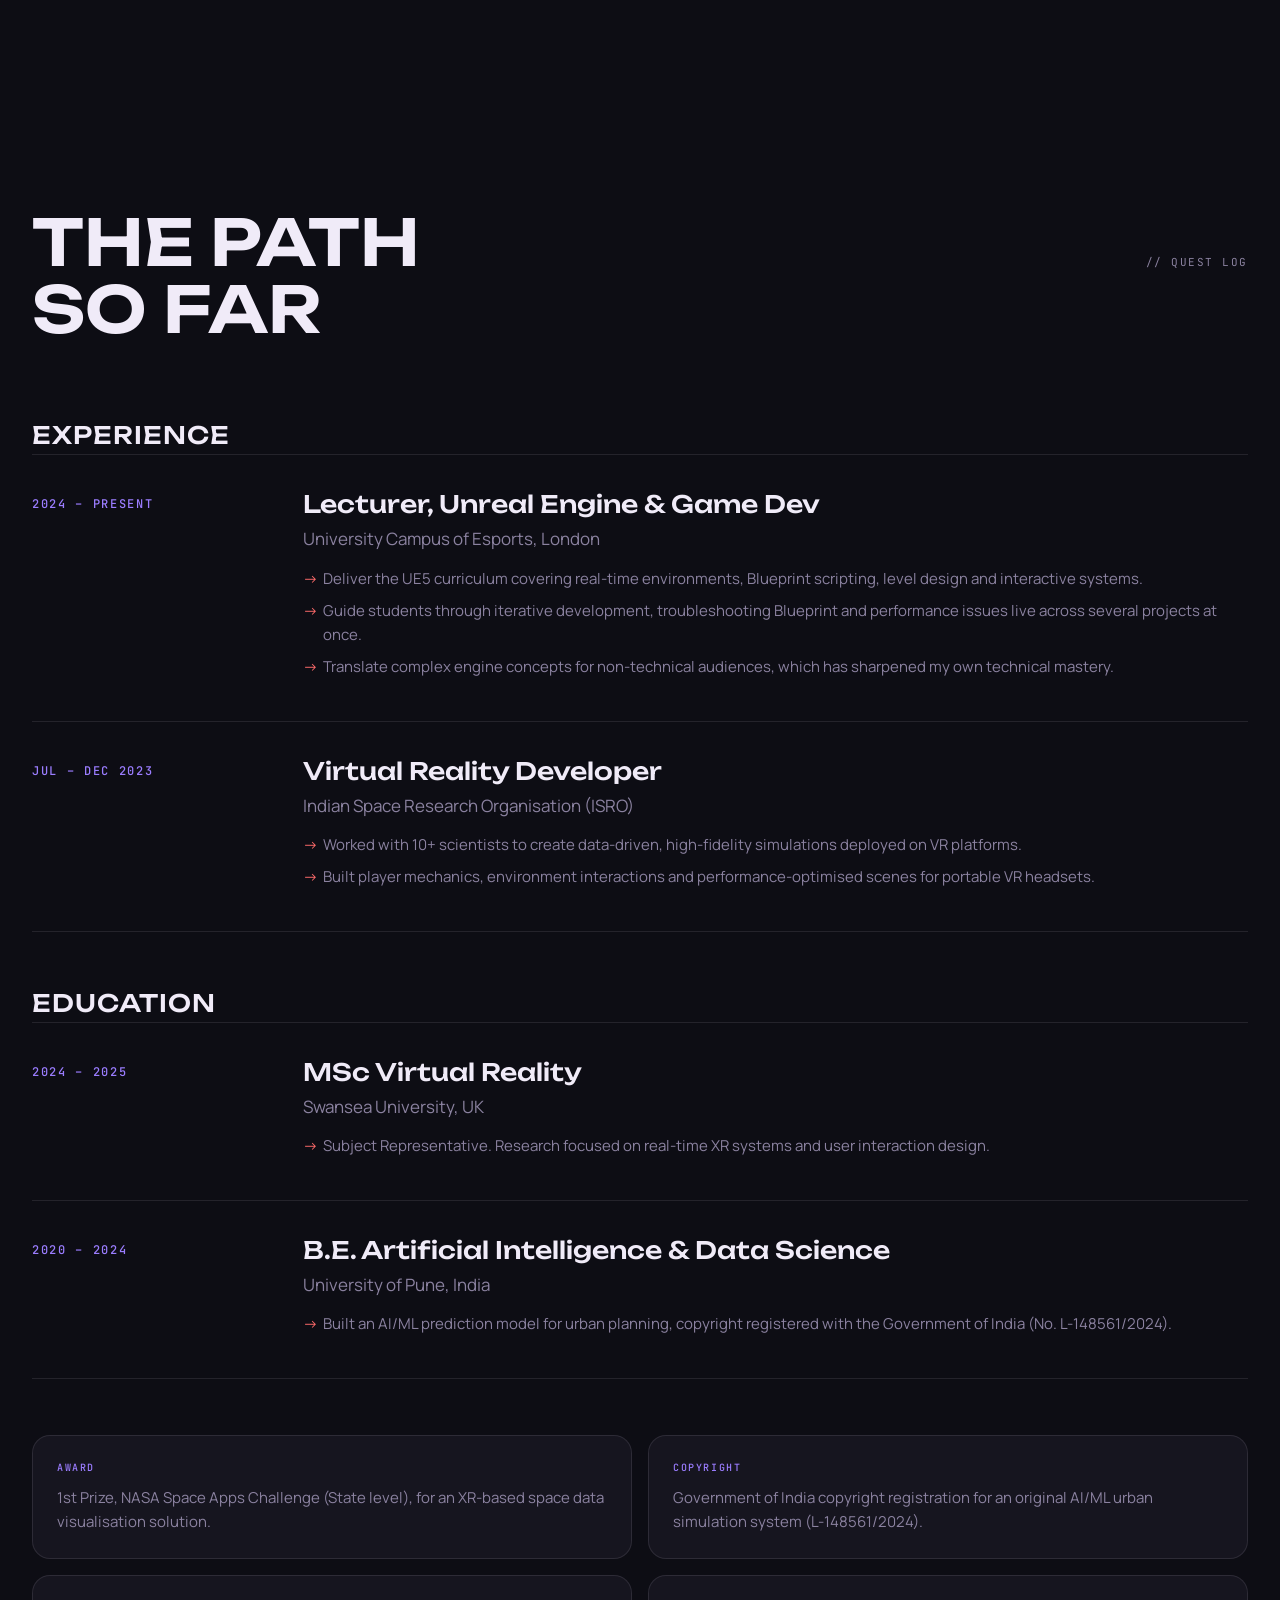
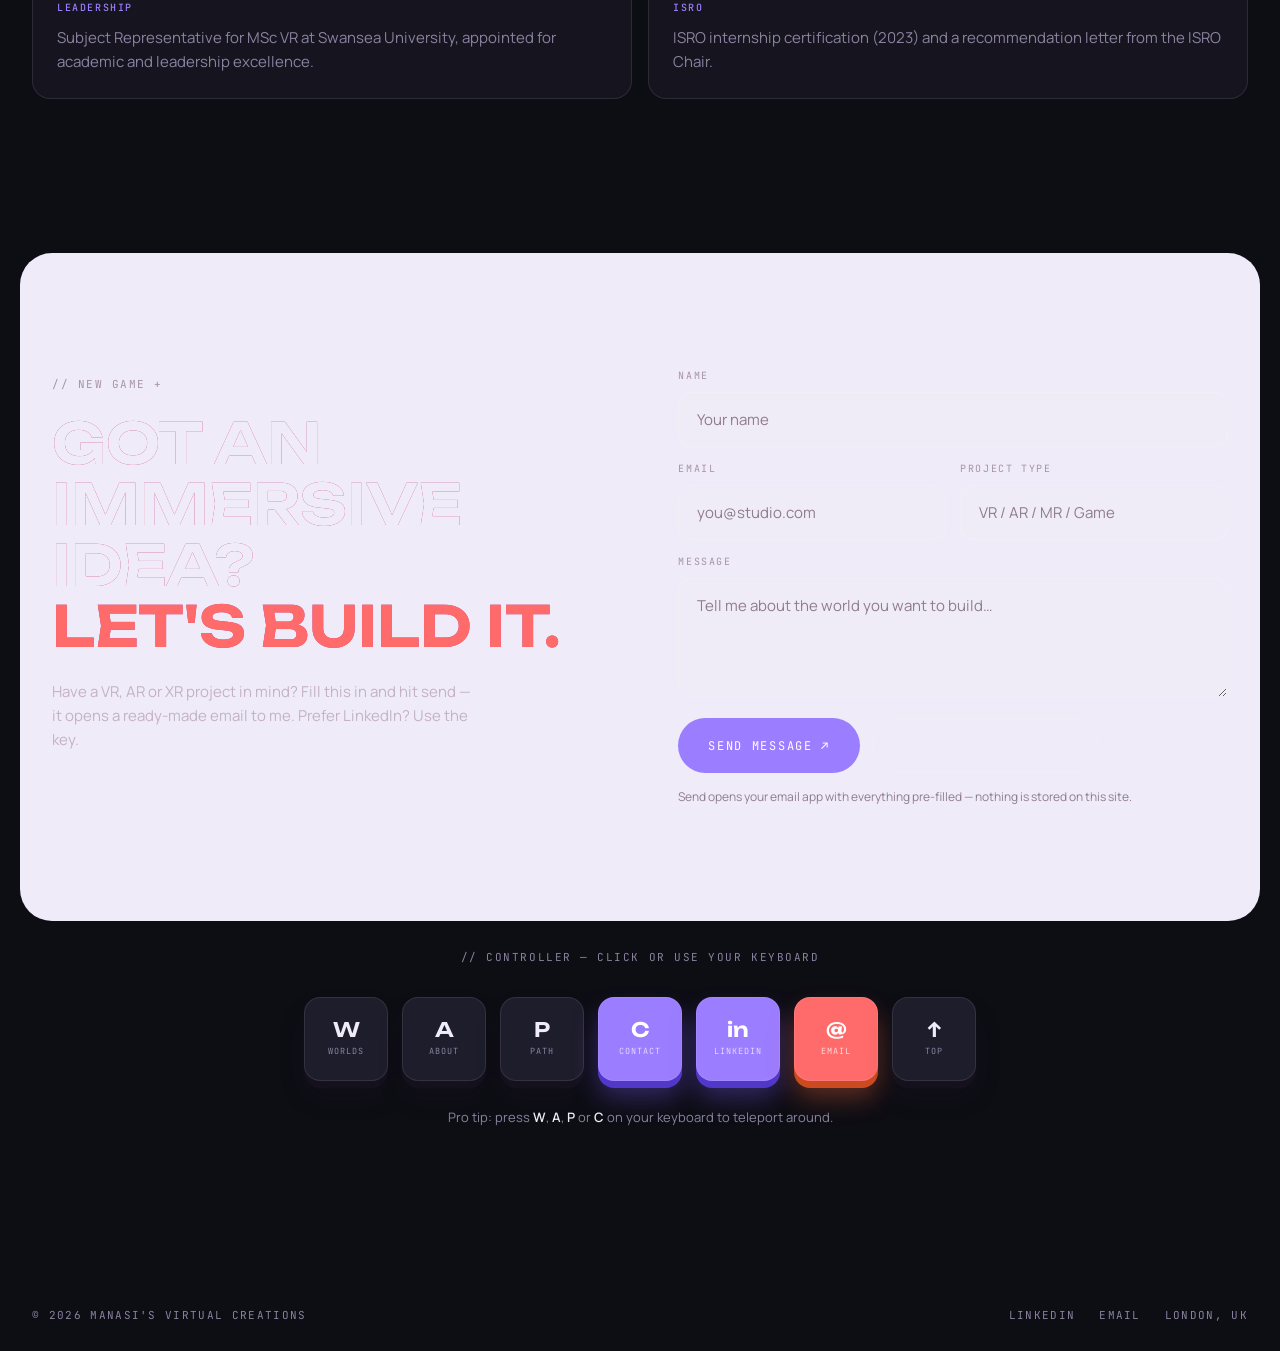
==== commit 2f945141: "Restore the original stylised headset hero Swap the realistic GLTF + scroll-phase machinery back out" ====
--- a/index.html
+++ b/index.html
@@ -135,9 +135,8 @@
 /* ============================================================
    HERO — Quest 3 stage
    ============================================================ */
-#hero{position:relative;height:420svh;min-height:680px;overflow:visible;}
-#hero .sticky-shell{position:sticky;top:0;height:100svh;overflow:hidden;}
-#world{position:fixed;inset:0;z-index:0;pointer-events:none;}
+#hero{position:relative;height:100svh;min-height:680px;overflow:hidden;}
+#world{position:absolute;inset:0;z-index:0;}
 #hero .inner{
   position:relative;z-index:2;height:100%;
   display:flex;flex-direction:column;justify-content:flex-end;
@@ -680,7 +679,6 @@
 
 
 <div class="grid-layer" aria-hidden="true"></div>
-<div id="world"></div>
 <div id="cursor-dot" aria-hidden="true"></div>
 <div id="cursor-ring" aria-hidden="true"><span class="label">ENTER</span></div>
 
@@ -705,37 +703,36 @@
 
 <!-- HERO -->
 <header id="hero">
-  <div class="sticky-shell">
-
-    <div class="hud tl"><span class="dot"></span>HEADSET ON · <b>PASSTHROUGH LIVE</b></div>
-    <div class="hud tr">GAMEPLAY &amp; XR DEVELOPER<br>UNITY / UNREAL · LONDON<br>BATTERY 100% · GUARDIAN OFF</div>
-    <div class="hud bl">LAT 51.5072° N · LON 0.1276° W<br>// SYS_STATUS: WORLD-BUILDING</div>
-    <div class="h-glow a" aria-hidden="true"></div>
-    <div class="h-glow b" aria-hidden="true"></div>
-    <span class="h-tag t1" aria-hidden="true"><i>◆</i>UNITY</span>
-    <span class="h-tag t2" aria-hidden="true"><i>◆</i>UNREAL ENGINE</span>
-    <span class="h-tag t3" aria-hidden="true"><i>◆</i>FULL-BODY IK</span>
-    <span class="h-tag t4" aria-hidden="true"><i>◆</i>AI NPCS</span>
-
-    <div id="heroFloatImg" aria-hidden="true"><img id="heroFloatPhoto" alt="Manasi Lodha"></div>
-    <div id="playerCard" aria-hidden="true">
-      <span class="pc-lvl">LVL 99</span>
-      <div class="photo"><img id="heroPhoto" alt="Manasi Lodha"></div>
-      <div class="pc-name">Manasi Lodha</div>
-      <div class="pc-role">Character selected · XR Dev</div>
-    </div>
-
-    <div class="inner">
-      <h1 class="h-title" id="heroTitle">
-        <span class="row"><span class="aberrate">Put the headset on<span style="color:var(--coral)">.</span></span></span>
-        <span class="row indent"><span class="aberrate">I'll build the <span class="accent">world</span>.</span></span>
-      </h1>
-      <div class="h-sub">
-        <p class="rv">Hi, I'm <b>Manasi Lodha</b>. I build immersive experiences in Unreal Engine and Unity — AI-driven NPCs, full-body VR embodiment, and detailed real-time environments. Lecturer in game development in London. I use this tech to tell stories.</p>
-        <div class="scroll-cue rv">
-          <span class="mono">Enter world</span>
-          <div class="bar"></div>
-        </div>
+  <div id="world"></div>
+
+  <div class="hud tl"><span class="dot"></span>HEADSET ON · <b>PASSTHROUGH LIVE</b></div>
+  <div class="hud tr">GAMEPLAY &amp; XR DEVELOPER<br>UNITY / UNREAL · LONDON<br>BATTERY 100% · GUARDIAN OFF</div>
+  <div class="hud bl">LAT 51.5072° N · LON 0.1276° W<br>// SYS_STATUS: WORLD-BUILDING</div>
+  <div class="h-glow a" aria-hidden="true"></div>
+  <div class="h-glow b" aria-hidden="true"></div>
+  <span class="h-tag t1" aria-hidden="true"><i>◆</i>UNITY</span>
+  <span class="h-tag t2" aria-hidden="true"><i>◆</i>UNREAL ENGINE</span>
+  <span class="h-tag t3" aria-hidden="true"><i>◆</i>FULL-BODY IK</span>
+  <span class="h-tag t4" aria-hidden="true"><i>◆</i>AI NPCS</span>
+
+  <div id="heroFloatImg" aria-hidden="true"><img id="heroFloatPhoto" alt="Manasi Lodha"></div>
+  <div id="playerCard" aria-hidden="true">
+    <span class="pc-lvl">LVL 99</span>
+    <div class="photo"><img id="heroPhoto" alt="Manasi Lodha"></div>
+    <div class="pc-name">Manasi Lodha</div>
+    <div class="pc-role">Character selected · XR Dev</div>
+  </div>
+
+  <div class="inner">
+    <h1 class="h-title" id="heroTitle">
+      <span class="row"><span class="aberrate">Put the headset on<span style="color:var(--coral)">.</span></span></span>
+      <span class="row indent"><span class="aberrate">I'll build the <span class="accent">world</span>.</span></span>
+    </h1>
+    <div class="h-sub">
+      <p class="rv">Hi, I'm <b>Manasi Lodha</b>. I build immersive experiences in Unreal Engine and Unity — AI-driven NPCs, full-body VR embodiment, and detailed real-time environments. Lecturer in game development in London. I use this tech to tell stories.</p>
+      <div class="scroll-cue rv">
+        <span class="mono">Enter world</span>
+        <div class="bar"></div>
       </div>
     </div>
   </div>
@@ -882,7 +879,6 @@
 const PORTRAIT_URI = "[data-uri]";
 </script>
 <script src="assets/js/three.min.js"></script>
-<script src="assets/js/GLTFLoader.js"></script>
 <script src="assets/js/gsap.min.js"></script>
 <script src="assets/js/ScrollTrigger.min.js"></script>
 <script src="assets/js/lenis.min.js"></script>
@@ -1322,14 +1318,14 @@
 }
 
 /* ============================================================
-   THREE.JS HERO — real Meta Quest 3 GLTF + 4-phase scroll
+   THREE.JS HERO — stylised META QUEST 3 + particles
    ============================================================ */
 (function initWorld(){
   if (!window.THREE) return;
   const holder = document.getElementById('world');
   const scene = new THREE.Scene();
-  scene.fog = new THREE.FogExp2(0x0d0d14, 0.032);
-  const camera = new THREE.PerspectiveCamera(50, holder.clientWidth/holder.clientHeight, 0.01, 100);
+  scene.fog = new THREE.FogExp2(0x0d0d14, 0.045);
+  const camera = new THREE.PerspectiveCamera(50, holder.clientWidth/holder.clientHeight, 0.1, 100);
   camera.position.set(0, 0.4, 8.5);
 
   const renderer = new THREE.WebGLRenderer({ antialias: !isTouch, alpha:true, powerPreference:'high-performance' });
@@ -1337,251 +1333,198 @@
   renderer.setSize(holder.clientWidth, holder.clientHeight);
   holder.appendChild(renderer.domElement);
 
-  /* lights */
-  scene.add(new THREE.AmbientLight(0xffffff, 1.4));
-  const key = new THREE.DirectionalLight(0xffffff, 2.2);
-  key.position.set(3, 5, 6); scene.add(key);
-  const rim = new THREE.PointLight(0x9b7dff, 18, 22);
-  rim.position.set(-4, 1, 3); scene.add(rim);
-  const rim2 = new THREE.PointLight(0xff6b6b, 10, 18);
-  rim2.position.set(4, -2, 2); scene.add(rim2);
-
-  /* placeholder fallback geometry (shown while GLTF loads) */
-  let quest = new THREE.Group();
-  const bodyMat = new THREE.MeshStandardMaterial({color:0xd9d9df,roughness:0.35,metalness:0.02});
-  const darkMat = new THREE.MeshStandardMaterial({color:0x1a1920,roughness:0.65});
-  const lensMat = new THREE.MeshStandardMaterial({color:0x0d0c12,roughness:0.12,metalness:0.5});
-  const strapMat= new THREE.MeshStandardMaterial({color:0xc9c9d2,roughness:0.8});
-  function rRect(w,h,r){
-    const s=new THREE.Shape(),x=-w/2,y=-h/2;
-    s.moveTo(x+r,y);s.lineTo(x+w-r,y);s.quadraticCurveTo(x+w,y,x+w,y+r);
-    s.lineTo(x+w,y+h-r);s.quadraticCurveTo(x+w,y+h,x+w-r,y+h);
-    s.lineTo(x+r,y+h);s.quadraticCurveTo(x,y+h,x,y+h-r);
-    s.lineTo(x,y+r);s.quadraticCurveTo(x,y,x+r,y);return s;
+  /* lights — soft studio */
+  scene.add(new THREE.AmbientLight(0xffffff, 1.15));
+  const key = new THREE.DirectionalLight(0xffffff, 1.6);
+  key.position.set(3, 5, 6);
+  scene.add(key);
+  const rim = new THREE.PointLight(0x7c5cff, 14, 20);
+  rim.position.set(-4, 1, 3);
+  scene.add(rim);
+  const rim2 = new THREE.PointLight(0xff6b3b, 8, 18);
+  rim2.position.set(4, -2, 2);
+  scene.add(rim2);
+
+  /* ---------- META QUEST 3 built from beveled shapes ---------- */
+  const quest = new THREE.Group();
+
+  const white = new THREE.MeshStandardMaterial({ color: 0x1a1a28, roughness: 0.3, metalness: 0.02 });
+  const grey  = new THREE.MeshStandardMaterial({ color: 0x2a2838, roughness: 0.55 });
+  const dark  = new THREE.MeshStandardMaterial({ color: 0x1a1920, roughness: 0.65 });
+  const lensM = new THREE.MeshStandardMaterial({ color: 0x0d0c12, roughness: 0.12, metalness: 0.5 });
+  const strapM= new THREE.MeshStandardMaterial({ color: 0x252335, roughness: 0.85 });
+
+  /* rounded-rectangle helper */
+  function roundedRect(w, h, r){
+    const s = new THREE.Shape();
+    const x = -w/2, y = -h/2;
+    s.moveTo(x + r, y);
+    s.lineTo(x + w - r, y);  s.quadraticCurveTo(x + w, y, x + w, y + r);
+    s.lineTo(x + w, y + h - r); s.quadraticCurveTo(x + w, y + h, x + w - r, y + h);
+    s.lineTo(x + r, y + h);  s.quadraticCurveTo(x, y + h, x, y + h - r);
+    s.lineTo(x, y + r);      s.quadraticCurveTo(x, y, x + r, y);
+    return s;
   }
-  const visor=new THREE.Mesh((()=>{const g=new THREE.ExtrudeGeometry(rRect(2.5,1.05,0.5),{depth:0.45,bevelEnabled:true,bevelThickness:0.28,bevelSize:0.16,bevelSegments:6,curveSegments:12});g.center();return g;})(),bodyMat);
+
+  /* visor — extruded rounded slab with big bevel = goggle look */
+  const visorGeo = new THREE.ExtrudeGeometry(roundedRect(2.5, 1.05, 0.5), {
+    depth: 0.45, bevelEnabled: true, bevelThickness: 0.28,
+    bevelSize: 0.16, bevelSegments: 6, curveSegments: 12,
+  });
+  visorGeo.center();
+  const visor = new THREE.Mesh(visorGeo, white);
+  /* subtle front curvature like the real Quest 3 */
+  visor.scale.set(1, 1, 1);
   quest.add(visor);
-  const gasket=new THREE.Mesh((()=>{const g=new THREE.ExtrudeGeometry(rRect(2.3,0.95,0.42),{depth:0.16,bevelEnabled:true,bevelThickness:0.07,bevelSize:0.06,bevelSegments:3});g.center();return g;})(),darkMat);
-  gasket.position.z=-0.5;quest.add(gasket);
-  [[-0.75,0.02],[0,0.06],[0.75,0.02]].forEach(([x,y])=>{
-    const lens = new THREE.Mesh(new THREE.CapsuleGeometry(0.085,0.3,4,12),lensMat);
-    lens.position.set(x,y,0.55);
-    quest.add(lens);
+
+  /* dark face gasket behind */
+  const gasketGeo = new THREE.ExtrudeGeometry(roundedRect(2.3, 0.95, 0.42), {
+    depth: 0.16, bevelEnabled: true, bevelThickness: 0.07, bevelSize: 0.06, bevelSegments: 3,
   });
-  const armGeo=(()=>{const g=new THREE.ExtrudeGeometry(rRect(0.95,0.3,0.14),{depth:0.1,bevelEnabled:true,bevelThickness:0.03,bevelSize:0.03,bevelSegments:2});g.center();return g;})();
-  const armL=new THREE.Mesh(armGeo,strapMat);armL.position.set(-1.6,0.12,-0.4);armL.rotation.y=0.55;quest.add(armL);
-  const armR=armL.clone();armR.position.x=1.6;armR.rotation.y=-0.55;quest.add(armR);
-  const band=new THREE.Mesh(new THREE.TorusGeometry(1.4,0.1,12,48,Math.PI),strapMat);
-  band.rotation.x=Math.PI/2;band.rotation.z=Math.PI;band.position.set(0,0.12,-0.55);band.scale.set(1.2,1.6,0.55);quest.add(band);
+  gasketGeo.center();
+  const gasket = new THREE.Mesh(gasketGeo, dark);
+  gasket.position.z = -0.5;
+  quest.add(gasket);
+
+  /* the 3 signature VERTICAL camera pills on the front */
+  [[-0.75, 0.02],[0, 0.06],[0.75, 0.02]].forEach(([x,y])=>{
+    const pillGeo = THREE.CapsuleGeometry
+      ? new THREE.CapsuleGeometry(0.085, 0.3, 4, 12)
+      : new THREE.CylinderGeometry(0.085, 0.085, 0.42, 12);
+    const pill = new THREE.Mesh(pillGeo, lensM);
+    pill.position.set(x, y, 0.55);            /* vertical orientation */
+    quest.add(pill);
+    /* small lens dot inside each pill */
+    const dotLens = new THREE.Mesh(new THREE.SphereGeometry(0.045, 10, 10),
+      new THREE.MeshStandardMaterial({ color: 0x3a3660, roughness: 0.1, metalness: 0.7 }));
+    dotLens.position.set(x, y + 0.12, 0.62);
+    quest.add(dotLens);
+  });
+
+  /* bottom vents / IPD wheel hint */
+  const wheel = new THREE.Mesh(new THREE.CylinderGeometry(0.09, 0.09, 0.06, 16), grey);
+  wheel.rotation.x = Math.PI/2;
+  wheel.position.set(0.55, -0.62, 0.1);
+  quest.add(wheel);
+
+  /* side speaker arms */
+  const armGeo = new THREE.ExtrudeGeometry(roundedRect(0.95, 0.3, 0.14), {
+    depth: 0.1, bevelEnabled: true, bevelThickness: 0.03, bevelSize: 0.03, bevelSegments: 2,
+  });
+  armGeo.center();
+  const armL = new THREE.Mesh(armGeo, strapM);
+  armL.position.set(-1.6, 0.12, -0.4); armL.rotation.y = 0.55;
+  quest.add(armL);
+  const armR = armL.clone(); armR.position.x = 1.6; armR.rotation.y = -0.55;
+  quest.add(armR);
+
+  /* fabric head strap — flattened half torus */
+  const band = new THREE.Mesh(new THREE.TorusGeometry(1.4, 0.1, 12, 48, Math.PI), strapM);
+  band.rotation.x = Math.PI/2; band.rotation.z = Math.PI;
+  band.position.set(0, 0.12, -0.55);
+  band.scale.set(1.2, 1.6, 0.55);   /* z-scale flattens the strap like fabric */
+  quest.add(band);
+  /* top strap */
+  const topStrap = new THREE.Mesh(new THREE.TorusGeometry(1.15, 0.07, 10, 40, Math.PI), strapM);
+  topStrap.rotation.z = Math.PI;
+  topStrap.position.set(0, 0.35, -0.85);
+  topStrap.scale.set(0.6, 1.15, 1);
+  quest.add(topStrap);
+
   quest.scale.setScalar(1.45);
-  quest.position.set(0,0.9,0);
+  quest.position.set(0, 0.9, 0);
   scene.add(quest);
 
-  /* ---------- particles ---------- */
-  const N = isTouch ? 600 : 1800;
-  const pos = new Float32Array(N*3), col = new Float32Array(N*3);
-  const cInk=new THREE.Color(0x2a1e33),cV=new THREE.Color(0x9b7dff),cC=new THREE.Color(0xff6b6b);
-  for(let i=0;i<N;i++){
-    pos[i*3]=(Math.random()-0.5)*24;pos[i*3+1]=(Math.random()-0.5)*14;pos[i*3+2]=(Math.random()-0.5)*16-3;
-    const rn=Math.random(),c=rn<0.06?cC:(rn<0.3?cV:cInk);
-    col[i*3]=c.r;col[i*3+1]=c.g;col[i*3+2]=c.b;
+  /* ---------- particle dust + gizmo ring ---------- */
+  const N = isTouch ? 800 : 2000;
+  const pos = new Float32Array(N*3);
+  const col = new Float32Array(N*3);
+  const cInk = new THREE.Color(0x2a1e33), cV = new THREE.Color(0x7c5cff), cC = new THREE.Color(0xff6b3b);
+  for (let i=0;i<N;i++){
+    pos[i*3]   = (Math.random()-0.5)*22;
+    pos[i*3+1] = (Math.random()-0.5)*12;
+    pos[i*3+2] = (Math.random()-0.5)*14 - 3;
+    const rn = Math.random();
+    const c = rn < 0.06 ? cC : (rn < 0.3 ? cV : cInk);
+    col[i*3]=c.r; col[i*3+1]=c.g; col[i*3+2]=c.b;
   }
-  const geo=new THREE.BufferGeometry();
-  geo.setAttribute('position',new THREE.BufferAttribute(pos,3));
-  geo.setAttribute('color',new THREE.BufferAttribute(col,3));
-  const pmat=new THREE.PointsMaterial({size:0.032,vertexColors:true,transparent:true,opacity:0.6,depthWrite:false});
-  const dust=new THREE.Points(geo,pmat);scene.add(dust);
-
-  const ring3d=new THREE.Mesh(new THREE.TorusGeometry(2.6,0.006,8,120),
-    new THREE.MeshBasicMaterial({color:0x9b7dff,transparent:true,opacity:0.45}));
-  ring3d.rotation.x=Math.PI/2.4;ring3d.position.y=0.85;scene.add(ring3d);
-
-  /* vignette overlay for "eyesight" phase */
-  const vigEl = document.createElement('div');
-  Object.assign(vigEl.style,{
-    position:'fixed',inset:'0',pointerEvents:'none',zIndex:'3',
-    background:'radial-gradient(ellipse 55% 42% at 50% 50%, transparent 0%, #000 100%)',
-    opacity:'0',transition:'opacity 0.1s'
-  });
-  document.body.appendChild(vigEl);
-
-  /* ---------- scroll animation setup ---------- */
-  let tmx=0,tmy=0,cmx=0,cmy=0,scrollP=0,pageBeyond=0;
-  if(!isTouch) addEventListener('mousemove',e=>{
-    tmx=(e.clientX/innerWidth-0.5); tmy=(e.clientY/innerHeight-0.5);
-  });
-  const heroInner=document.querySelector('#hero .inner');
-  const heroHuds=document.querySelectorAll('#hero .hud, #playerCard, .h-tag, .h-glow');
-
-  /* scroll zone = hero height minus one viewport (the sticky visible part) */
-  function getScrollZone(){ return Math.max(1, (document.getElementById('hero').offsetHeight - innerHeight)); }
-  let pageQ = 0; /* 0→1 progress through the page after the hero */
-  addEventListener('scroll',()=>{
-    const zone = getScrollZone();
-    scrollP = Math.min(1, scrollY/zone);
-    pageBeyond = Math.max(0, scrollY - zone);
-    const rest = document.documentElement.scrollHeight - innerHeight - zone;
-    pageQ = rest > 0 ? Math.min(1, pageBeyond/rest) : 0;
-  },{passive:true});
-
-  /* ── 4 PHASES (each covers 0.25 of scrollP 0→1) ─────────────────
-     Phase 0–0.25  HERO      headset floats, cursor-follow, gentle bob
-     Phase 0.25–0.5 TURN     headset rotates to face camera (front-on)
-     Phase 0.5–0.75 DIVE     camera flies through lenses — eyesight vignette
-     Phase 0.75–1.0 EMERGE   camera pulls back out the other side, headset turns away
-  ──────────────────────────────────────────────────────────────────── */
-  function sm(x){return x*x*(3-2*x);} /* smoothstep */
-  function remap(v,a,b){return Math.max(0,Math.min(1,(v-a)/(b-a)));} /* remap + clamp */
-
-  const clock=new THREE.Clock();
-  let running=true;
-
+  const geo = new THREE.BufferGeometry();
+  geo.setAttribute('position', new THREE.BufferAttribute(pos, 3));
+  geo.setAttribute('color', new THREE.BufferAttribute(col, 3));
+  const pmat = new THREE.PointsMaterial({ size:0.03, vertexColors:true, transparent:true, opacity:0.6, depthWrite:false });
+  const dust = new THREE.Points(geo, pmat);
+  scene.add(dust);
+
+  const ring3d = new THREE.Mesh(
+    new THREE.TorusGeometry(2.6, 0.006, 8, 120),
+    new THREE.MeshBasicMaterial({ color: 0x7c5cff, transparent:true, opacity:0.45 })
+  );
+  ring3d.rotation.x = Math.PI/2.4;
+  ring3d.position.y = 0.85;
+  scene.add(ring3d);
+
+  /* ---------- motion: fly THROUGH the headset on scroll ---------- */
+  let tmx = 0, tmy = 0, cmx = 0, cmy = 0, scrollP = 0;
+  if (!isTouch){
+    addEventListener('mousemove', e=>{
+      tmx = (e.clientX/innerWidth - 0.5);
+      tmy = (e.clientY/innerHeight - 0.5);
+    });
+  }
+  const heroInner = document.querySelector('#hero .inner');
+  const heroHuds = document.querySelectorAll('#hero .hud, #playerCard');
+  addEventListener('scroll', ()=>{ scrollP = Math.min(1, scrollY / (innerHeight*0.9)); }, { passive:true });
+
+  const clock = new THREE.Clock();
+  let running = true;
   function frame(){
     requestAnimationFrame(frame);
-    if(!running) return;
-    const t=clock.getElapsedTime();
-    cmx+=(tmx-cmx)*0.10; cmy+=(tmy-cmy)*0.10;
-
-    /* swap to real model once loaded */
-    if(window._questModel){ quest = window._questModel; window._questModel = null; }
-
-    const p=scrollP; /* 0→1 across full scroll zone */
-
-    /* ── PHASE 0: idle hero (0→0.25) */
-    const p0=sm(remap(p,0,0.25));   /* 0→1 as p goes 0→0.25 */
-
-    /* ── PHASE 1: turn to face (0.25→0.5) */
-    const p1=sm(remap(p,0.25,0.5));
-
-    /* ── PHASE 2: dive through lenses (0.5→0.75) */
-    const p2=sm(remap(p,0.5,0.75));
-
-    /* ── PHASE 3: emerge + pull back (0.75→1.0) */
-    const p3=sm(remap(p,0.75,1.0));
-
-    /* -- headset rotation --
-       idle: gentle sway + cursor; turn: face forward (ry=0); emerge: turn away */
-    const idleRY = (cmx*0.28 + Math.sin(t*0.28)*0.04);
-    const idleRX = (cmy*0.15 + Math.sin(t*0.45)*0.02);
-
-    /* ---- compute TARGET values for this frame, then ease toward them ----
-       (direct assignment made the motion snap and judder; damped targets
-        give the slow, deliberate showcase feel) */
-    const camZ_base  = 8.5;
-    const camZ_inside = -0.3;
-    const camZ_back   = 4.0;
-    let tRY, tRX, tPX = 0, tPY, tCZ, tCY, tFov, stiff;
-
-    if(p < 0.5){
-      tRY = idleRY * (1-p1);
-      tRX = idleRX * (1-p1);
-      tCZ = camZ_base; tCY = 0.4; tFov = 50;
-    } else if(p < 0.75){
-      tRY = 0; tRX = 0;
-      tCZ = camZ_base + (camZ_inside - camZ_base)*p2;
-      tCY = 0.4 + p2*0.5;
-      tFov = 50 + p2*34;  /* widen as you pass through */
-    } else {
-      tRY = p3 * Math.PI * 0.6; tRX = 0;
-      tCZ = camZ_inside + (camZ_back - camZ_inside)*p3;
-      tCY = 0.9 - p3*0.5;
-      tFov = 84 - p3*38;  /* narrow back to 46° on pullback */
-    }
-    tPY = 0.9 + Math.sin(t*1.1)*0.12*(1-p1)*(1-p2);
-    stiff = 0.16; /* hero: soft but still tracking the lens dive */
-
-    if(pageBeyond > 0){
-      /* showcase mode: ONE slow ~130° turn across the whole page,
-         cursor adds a little life, camera rests farther back with a
-         barely-there breathing — no scroll-frequency wobble */
-      tRY  = Math.PI*0.6 + pageQ*1.8 + cmx*0.4 + Math.sin(t*0.18)*0.05;
-      tRX  = Math.sin(pageQ*Math.PI)*0.10 + cmy*0.18;
-      tPX  = cmx*0.5;
-      tPY  = 0.75 + Math.sin(t*0.55)*0.07;
-      tCZ  = 6.2 - Math.sin(pageQ*Math.PI)*1.1; /* eases in, then back out */
-      tCY  = 0.4;
-      tFov = 46;
-      stiff = 0.038; /* floaty */
-    }
-
-    quest.rotation.y  += (tRY  - quest.rotation.y )*stiff;
-    quest.rotation.x  += (tRX  - quest.rotation.x )*stiff;
-    quest.position.x  += (tPX  - quest.position.x )*stiff;
-    quest.position.y  += (tPY  - quest.position.y )*stiff;
-    camera.position.z += (tCZ  - camera.position.z)*stiff;
-    camera.position.y += (tCY  - camera.position.y)*stiff;
-    camera.fov        += (tFov - camera.fov       )*stiff;
-
-    /* fade the canvas back so page content stays readable */
-    const fadeT = pageBeyond>0 ? (1 - 0.55*Math.min(1,pageBeyond/600)) : 1;
-    holder.style.opacity = (+holder.style.opacity || 1) + (fadeT - (+holder.style.opacity || 1))*0.1;
+    if (!running) return;
+    const t = clock.getElapsedTime();
+    cmx += (tmx - cmx)*0.05; cmy += (tmy - cmy)*0.05;
+
+    /* ease scroll for the dive */
+    const s = scrollP*scrollP*(3-2*scrollP); /* smoothstep */
+
+    /* the headset squares up to face you as you approach it,
+       cursor-follow fades out during the dive */
+    const follow = 1 - s;
+    quest.rotation.y = (cmx * 1.1 + Math.sin(t*0.5)*0.12) * follow;
+    quest.rotation.x = (cmy * 0.55 + Math.sin(t*0.8)*0.05) * follow;
+    quest.position.y = 0.9 + Math.sin(t*1.1)*0.12 * follow;
+
+    /* camera dives from the studio right through the visor */
+    camera.position.z = 8.5 - s*9.6;          /* ends behind the lenses */
+    camera.position.y = 0.4 + s*0.5;          /* rises to eye level */
+    camera.fov = 50 + s*28;                    /* lens-warp on entry */
     camera.updateProjectionMatrix();
 
-    /* -- eyesight vignette: peaks at center of phase 2 -- */
-    const vigPeak = p<0.5 ? 0 : (p<0.75 ? Math.sin(p2*Math.PI) : 0);
-    vigEl.style.opacity = vigPeak * 0.92;
-
-    /* -- ring + dust -- */
     ring3d.rotation.z = t*0.1;
     ring3d.position.y = quest.position.y;
-    const ringFade = 1-sm(remap(p,0.4,0.6));
-    ring3d.material.opacity = 0.45*ringFade;
+    ring3d.material.opacity = 0.45 * follow;
     dust.rotation.y = t*0.02 + cmx*0.2;
-    pmat.opacity = 0.6*ringFade;
-
-    /* -- hero text fades as scroll starts -- */
-    const textFade = Math.max(0, 1 - sm(remap(p,0,0.18))*1.2);
-    if(heroInner) heroInner.style.opacity = textFade;
-    heroHuds.forEach(h=>h.style.opacity=textFade);
-
-    renderer.render(scene,camera);
+    pmat.opacity = 0.6 * follow;
+
+    /* hero text + HUD fade as you enter the headset */
+    if (heroInner) heroInner.style.opacity = Math.max(0, 1 - s*1.6);
+    heroHuds.forEach(h=>h.style.opacity = Math.max(0, 1 - s*1.6));
+
+    renderer.render(scene, camera);
   }
-
-  if(prefersReduced){ renderer.render(scene,camera); }
+  if (prefersReduced){ renderer.render(scene, camera); }
   else frame();
 
-  running = !prefersReduced;
-
-  addEventListener('resize',()=>{
-    camera.aspect=holder.clientWidth/holder.clientHeight;
+  new IntersectionObserver(entries=>{
+    running = entries[0].isIntersecting && !prefersReduced;
+    if (!running) renderer.domElement.style.visibility = 'hidden';
+    else renderer.domElement.style.visibility = '';
+  }, { threshold: 0.01 }).observe(holder);
+
+  addEventListener('resize', ()=>{
+    camera.aspect = holder.clientWidth/holder.clientHeight;
     camera.updateProjectionMatrix();
-    renderer.setSize(holder.clientWidth,holder.clientHeight);
+    renderer.setSize(holder.clientWidth, holder.clientHeight);
   });
-
-  /* load real GLTF model — replaces placeholder when ready */
-  window._threeScene = scene;
-  window._questPlaceholder = quest;
-})();
-
-/* load real Meta Quest 3 GLTF via the vendored loader */
-(function loadQuestModel(){
-  if (!window.THREE || !THREE.GLTFLoader) return;
-  new THREE.GLTFLoader().load(
-    'assets/Meta Headset/scene.gltf',
-    (gltf) => {
-      const model = gltf.scene;
-      /* auto-fit: scale so the largest dimension matches the placeholder (~3.9 units) */
-      const box = new THREE.Box3().setFromObject(model);
-      const size = box.getSize(new THREE.Vector3());
-      const maxDim = Math.max(size.x, size.y, size.z) || 1;
-      model.scale.setScalar(3.9 / maxDim);
-      box.setFromObject(model);
-      const center = box.getCenter(new THREE.Vector3());
-      model.position.sub(center);
-      /* wrapper group so the animation loop can move/rotate it like the placeholder */
-      const wrap = new THREE.Group();
-      wrap.add(model);
-      wrap.position.set(0, 0.9, 0);
-      if(window._threeScene && window._questPlaceholder){
-        window._threeScene.remove(window._questPlaceholder);
-        window._threeScene.add(wrap);
-        /* re-point quest reference so animation loop picks it up */
-        window._questModel = wrap;
-      }
-    },
-    undefined,
-    () => { /* silently keep placeholder on error */ }
-  );
 })();
 
 runLoader();
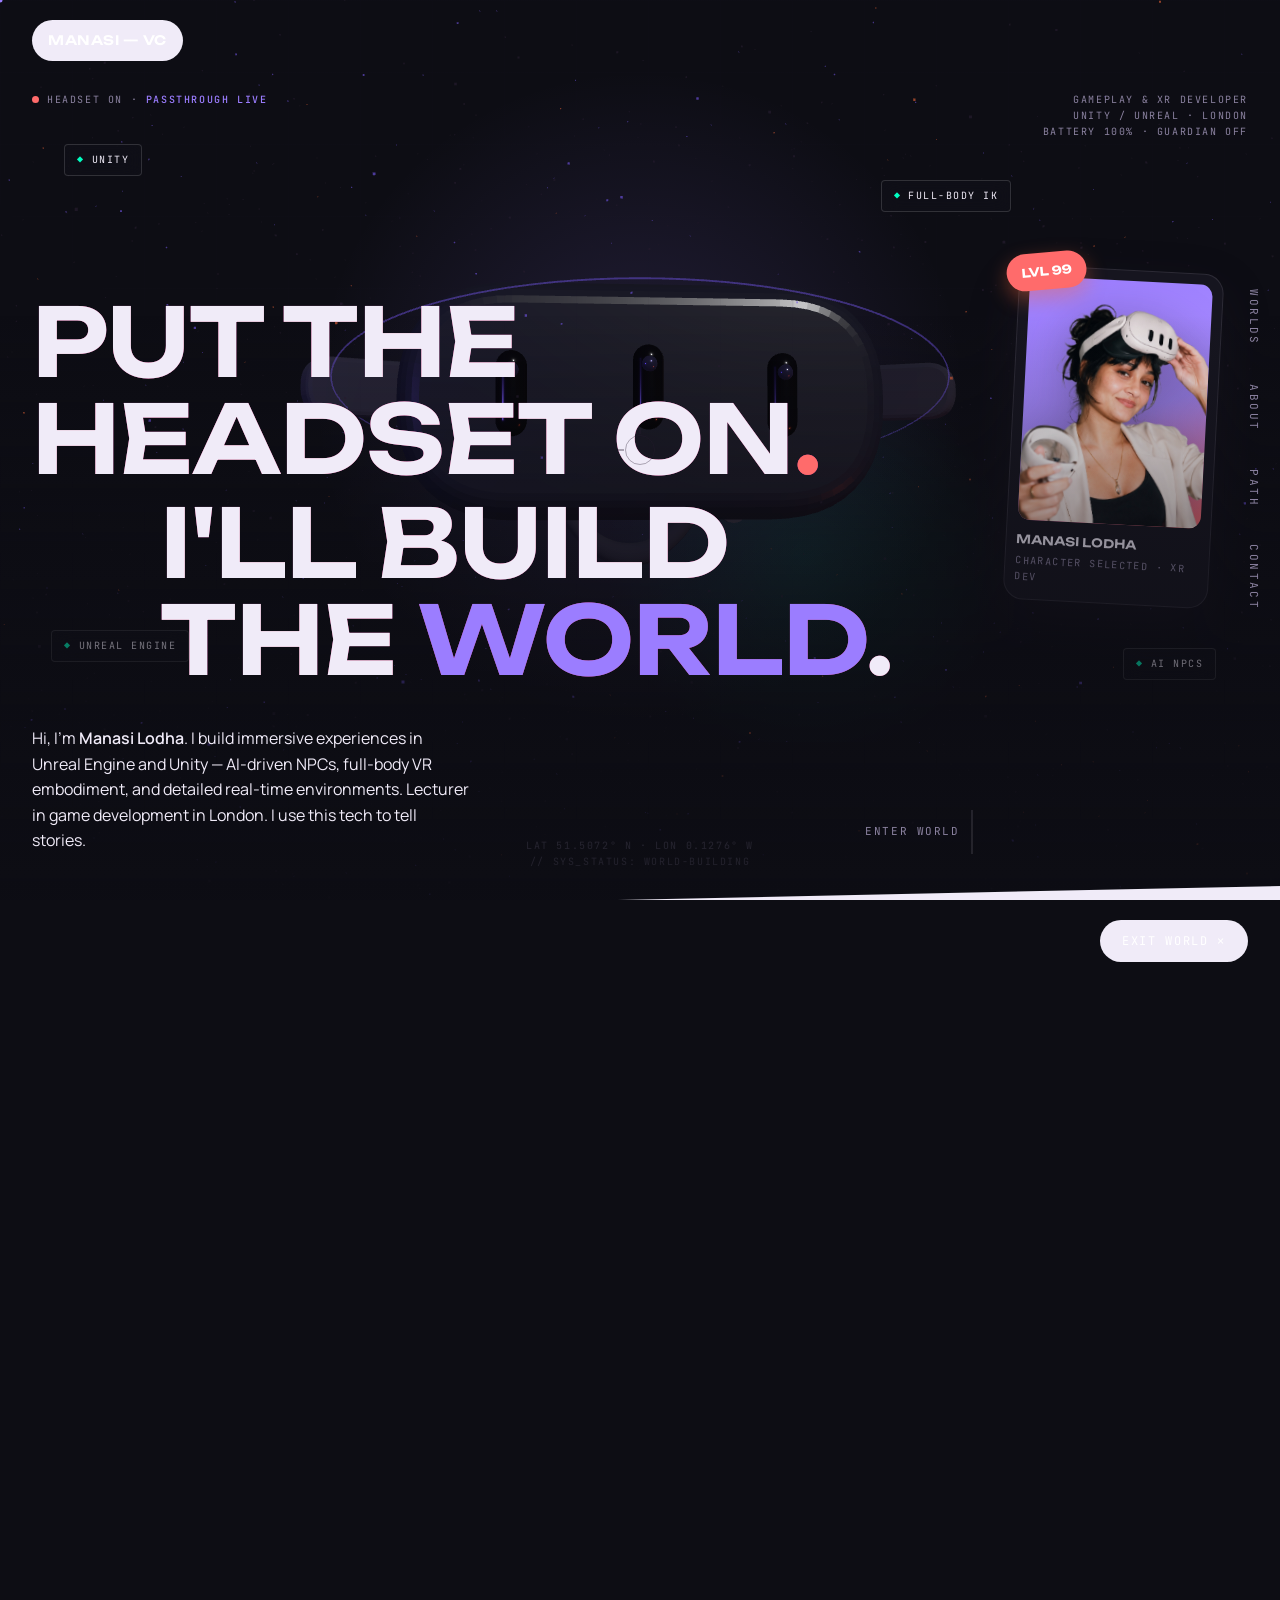
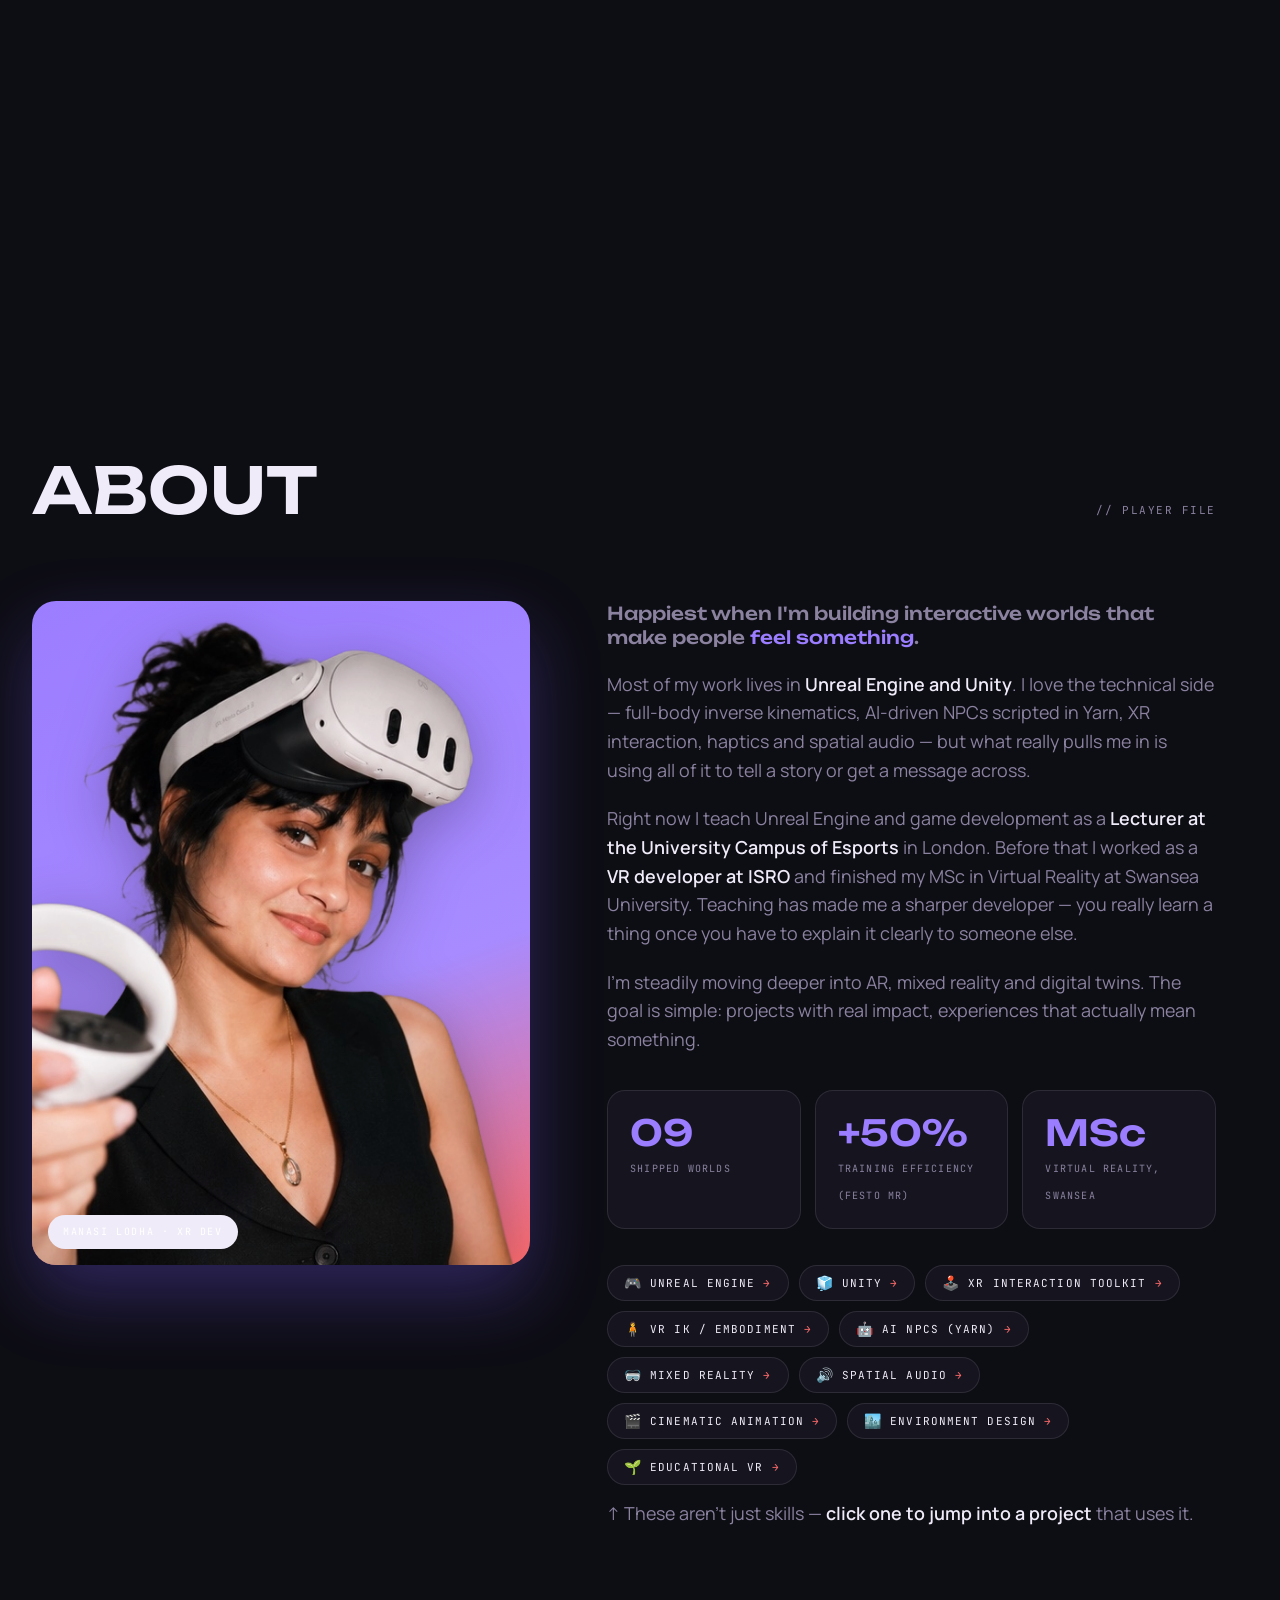
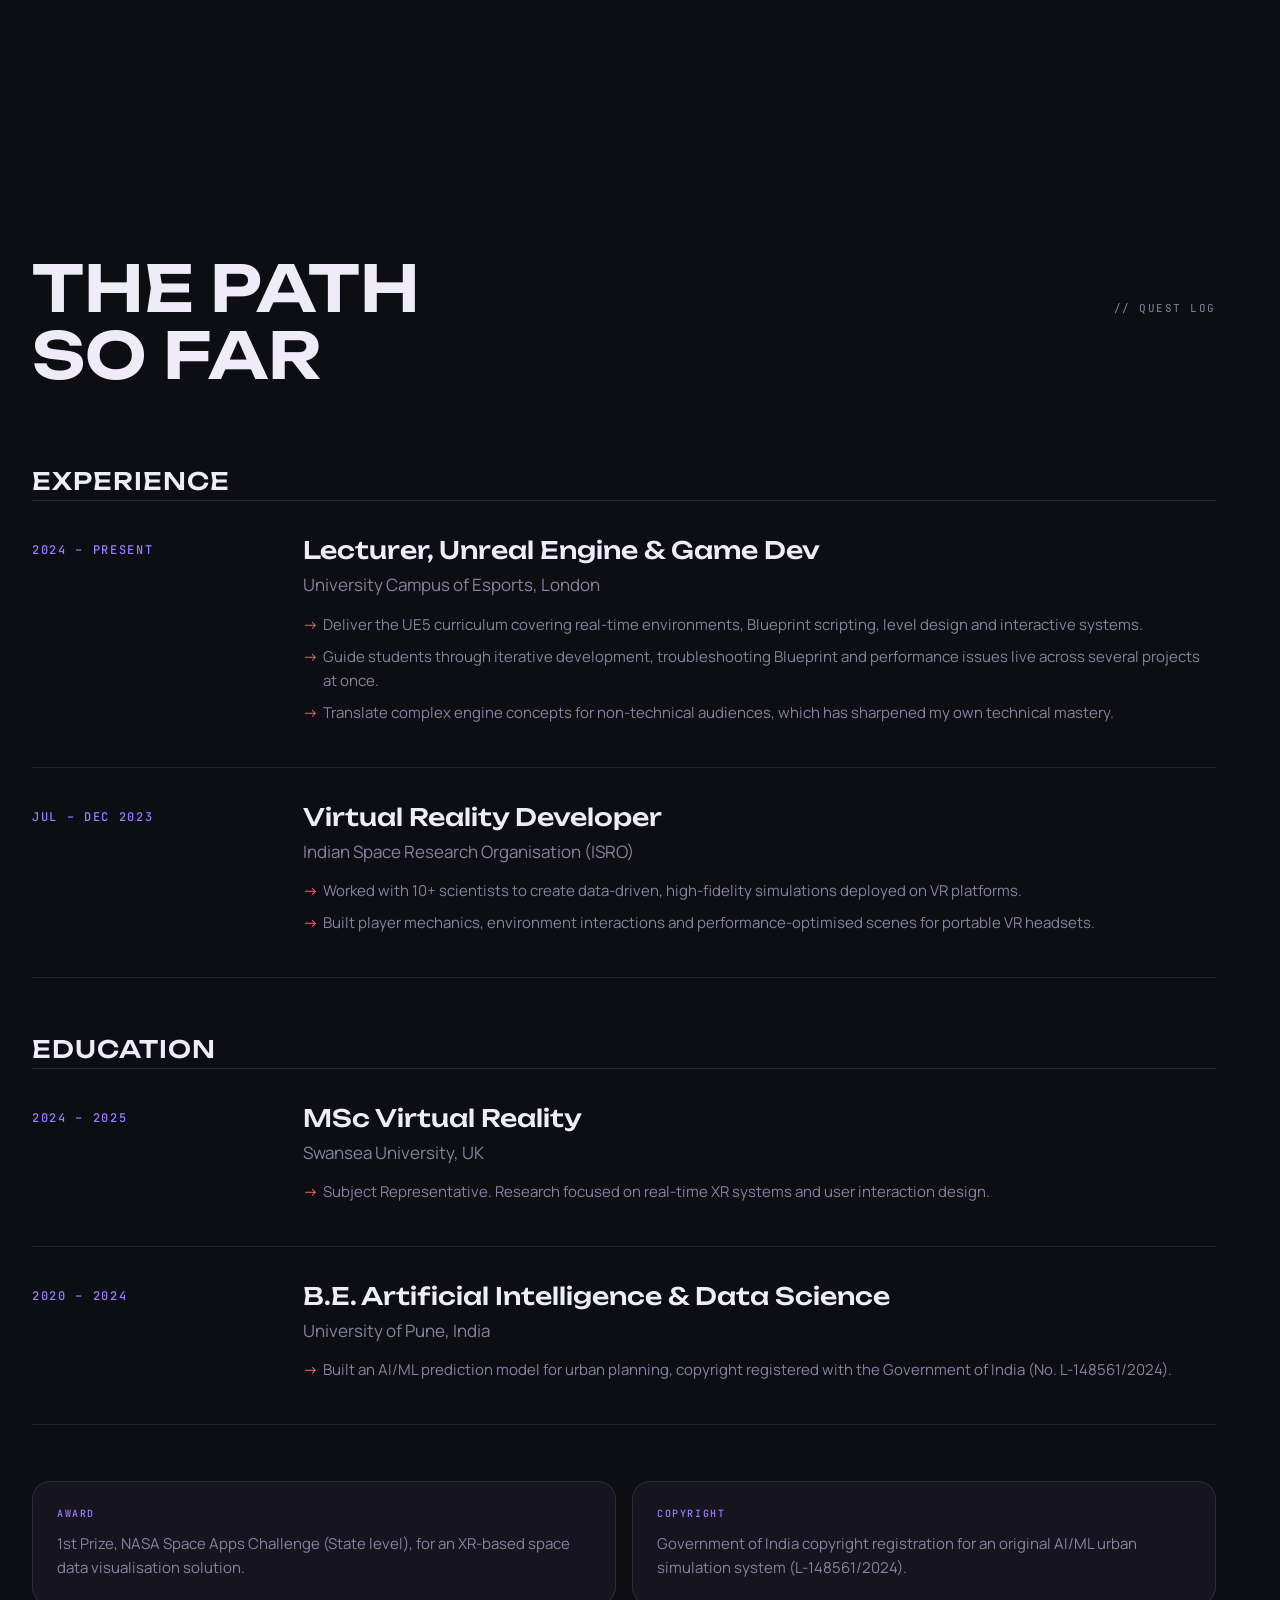
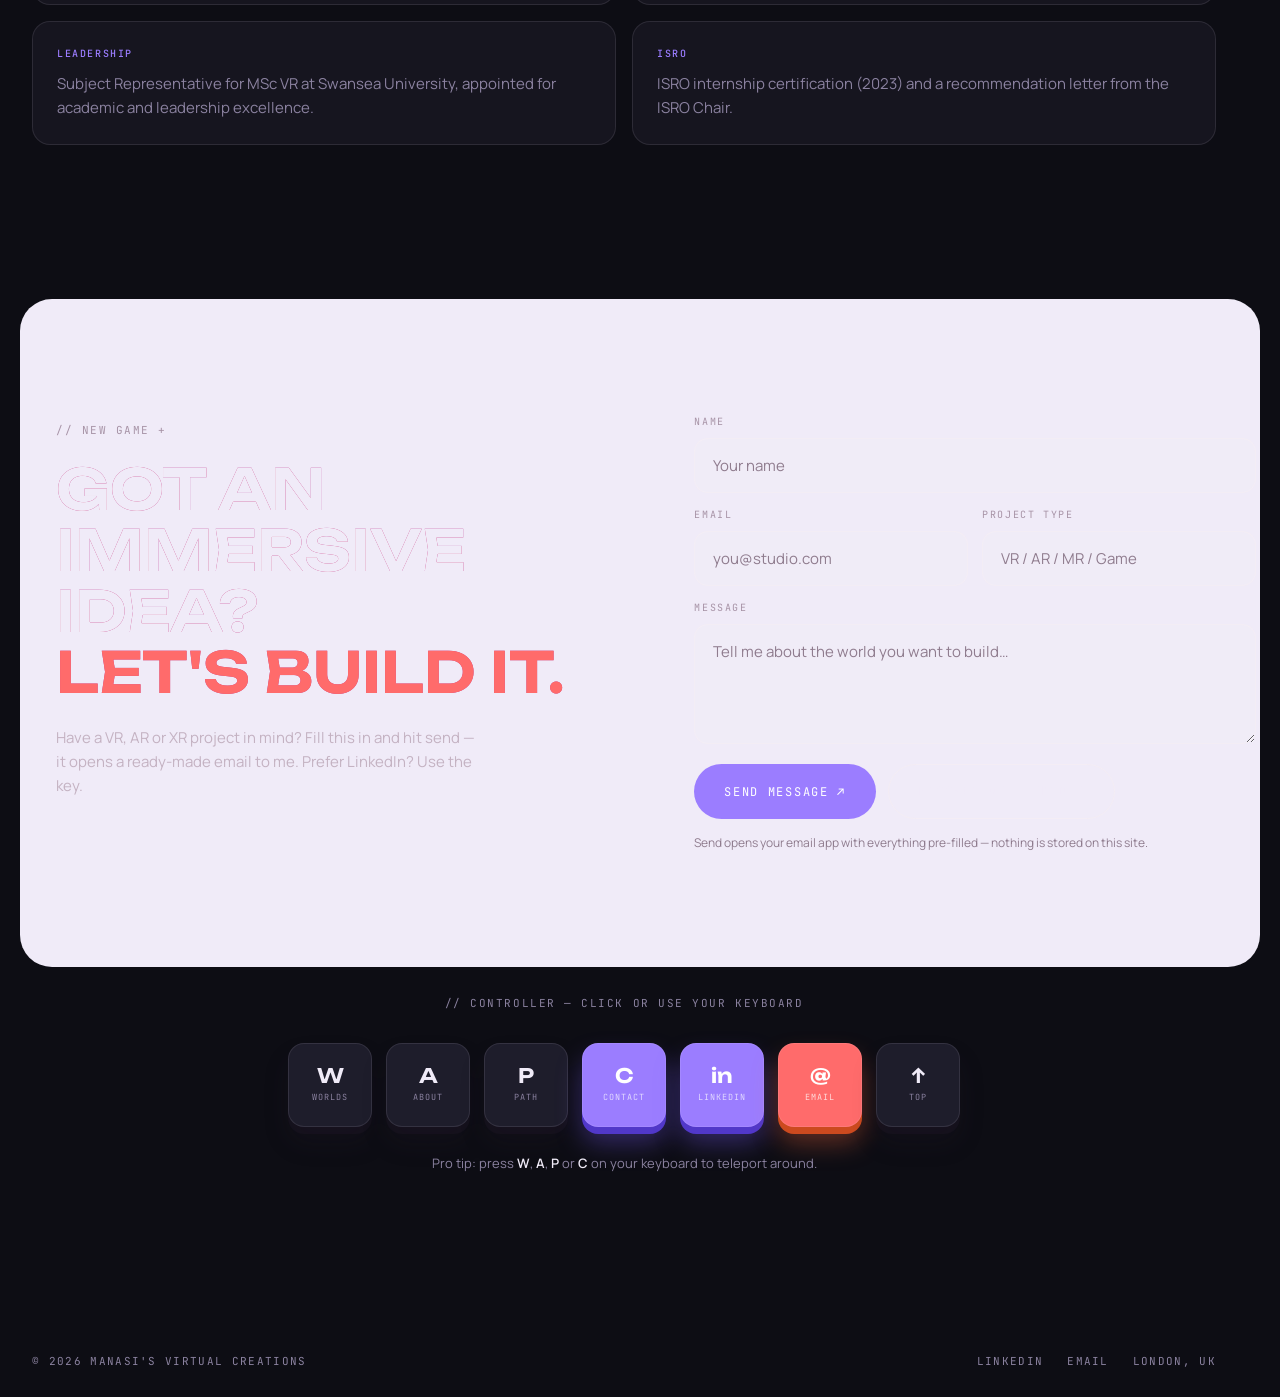
==== commit 17580511: "Vertical side-nav rail + full responsive hero rework - Nav: move the top horizontal links into a sli" ====
--- a/index.html
+++ b/index.html
@@ -92,19 +92,29 @@
 nav{
   position:fixed;top:0;left:0;right:0;z-index:100;
   display:flex;justify-content:space-between;align-items:center;
-  padding:20px 32px;
-}
+  padding:20px 32px;pointer-events:none;
+}
+nav > *{pointer-events:auto;}
 nav .brand{
   font-family:var(--font-d);font-weight:600;font-size:13px;letter-spacing:0.04em;
   background:var(--ink);color:#fff;padding:10px 16px;border-radius:99px;
 }
-nav .links{display:flex;gap:8px;}
-nav .links a{
-  font-size:12px;letter-spacing:0.08em;text-transform:uppercase;font-family:var(--font-m);
-  background:var(--panel);border:1px solid var(--line);padding:10px 18px;border-radius:99px;
-  transition:background 0.3s,color 0.3s,border-color 0.3s;
-}
-nav .links a:hover{background:var(--violet);border-color:var(--violet);color:#fff;}
+
+/* vertical side-navigation rail */
+.side-nav{
+  position:fixed;right:0;top:50%;transform:translateY(-50%);z-index:100;
+  display:flex;flex-direction:column;align-items:flex-end;gap:6px;padding-right:8px;
+}
+.side-nav a{
+  writing-mode:vertical-rl;text-orientation:mixed;
+  font-family:var(--font-m);font-size:11px;letter-spacing:0.22em;text-transform:uppercase;
+  color:var(--muted);padding:15px 9px;border-radius:99px;
+  border:1px solid transparent;
+  transition:color 0.3s,background 0.3s,border-color 0.3s,transform 0.3s;
+}
+.side-nav a:hover{
+  color:#fff;background:var(--violet);border-color:var(--violet);transform:translateX(-5px);
+}
 
 /* mobile nav toggle */
 #navMenu{
@@ -140,7 +150,7 @@
 #hero .inner{
   position:relative;z-index:2;height:100%;
   display:flex;flex-direction:column;justify-content:flex-end;
-  padding:0 32px 40px;pointer-events:none;
+  padding:0 clamp(280px,24vw,360px) 46px 32px;pointer-events:none;
   background:linear-gradient(to top, rgba(13,13,20,0.88) 0%, rgba(13,13,20,0.4) 40%, transparent 65%);
 }
 #hero .inner a,#hero .inner .scroll-cue{pointer-events:auto;}
@@ -170,7 +180,7 @@
 }
 .h-tag i{font-style:normal;color:var(--mint);margin-right:7px;}
 .h-tag.t1{top:16%;left:5%;animation-delay:0s;}
-.h-tag.t2{top:52%;left:3%;animation-delay:1.8s;}
+.h-tag.t2{top:70%;left:4%;animation-delay:1.8s;}
 .h-tag.t3{top:20%;right:21%;animation-delay:3.6s;}
 .h-tag.t4{top:72%;right:5%;animation-delay:5.4s;}
 @keyframes tagFloat{0%,100%{transform:translateY(0);}50%{transform:translateY(-13px);}}
@@ -178,8 +188,8 @@
 
 .h-title{
   font-family:var(--font-d);font-weight:600;
-  font-size:clamp(38px,8.8vw,136px);
-  line-height:1.0;letter-spacing:-0.01em;text-transform:uppercase;
+  font-size:clamp(36px,7.4vw,112px);
+  line-height:1.02;letter-spacing:-0.01em;text-transform:uppercase;
 }
 .h-title .row{display:block;overflow:hidden;padding-bottom:0.08em;}
 .h-title .row > span{display:inline-block;transform:translateY(115%);}
@@ -201,7 +211,7 @@
 
 /* hero player card — her photo, character-select style */
 #playerCard{
-  position:absolute;right:clamp(24px,2.5vw,40px);top:50%;transform:translateY(-54%) rotate(3deg);
+  position:absolute;right:clamp(56px,5vw,78px);top:50%;transform:translateY(-54%) rotate(3deg);
   z-index:2;width:clamp(180px,16vw,240px);
   background:var(--panel);border-radius:20px;padding:10px 10px 14px;
   box-shadow:0 20px 50px rgba(42,30,51,0.22);
@@ -230,11 +240,9 @@
   padding:9px 15px;box-shadow:0 8px 20px rgba(255,107,59,0.4);
   transform:rotate(-8deg);
 }
-@media (max-width:1280px){#playerCard{display:none;}}
-
 /* standalone hero photo — shown when player card is hidden */
 #heroFloatImg{
-  position:absolute;right:32px;bottom:0;z-index:2;
+  position:absolute;right:64px;bottom:0;z-index:2;
   width:clamp(160px,22vw,280px);
   pointer-events:none;
   display:none;
@@ -244,8 +252,6 @@
   object-fit:contain;object-position:bottom center;
   filter:drop-shadow(0 8px 24px rgba(42,30,51,0.3));
 }
-@media (max-width:1280px){#heroFloatImg{display:block;}}
-@media (max-width:600px){#heroFloatImg{width:clamp(120px,30vw,180px);right:16px;}}
 
 /* ============================================================
    MARQUEE
@@ -562,6 +568,12 @@
 
 .rv{opacity:0;transform:translateY(46px);}
 
+/* reserve a right gutter for the fixed side-nav rail (desktop/tablet) */
+@media (min-width:901px){
+  section, footer{padding-right:64px;}
+  #contact{padding-right:0;}
+}
+
 /* ============================================================
    RESPONSIVE
    ============================================================ */
@@ -570,9 +582,9 @@
 @media (max-width:900px){
   section{padding:clamp(60px,10vw,100px) 28px;}
 
-  /* nav — hide links, show mobile menu */
+  /* nav — hide side rail, show mobile menu */
   nav{padding:16px 24px;}
-  nav .links{display:none;}
+  .side-nav{display:none;}
   nav .brand{font-size:12px;padding:9px 14px;}
   #navMenu{display:flex;}
 
@@ -582,12 +594,18 @@
   /* hero */
   #hero{min-height:100svh;}
   .hud.tr,.hud.bl{display:none;}
+  #hero .inner{padding:0 24px 40px;}
   .h-title{font-size:clamp(32px,9vw,72px);}
   .h-sub{flex-direction:column;align-items:flex-start;gap:20px;}
   .h-sub p{max-width:100%;font-size:15px;}
 
-  /* player card hidden */
+  /* portrait — clean, fully-visible slot in the upper-right */
   #playerCard{display:none;}
+  #heroFloatImg{
+    display:block;top:clamp(70px,11vh,110px);bottom:auto;right:0;
+    width:auto;height:clamp(170px,32vh,300px);
+  }
+  #heroFloatImg img{height:100%;width:auto;}
 
   /* work */
 
@@ -622,9 +640,11 @@
   nav{padding:14px 20px;}
 
   /* hero text */
-  .h-title{font-size:clamp(28px,11vw,56px);line-height:1.05;}
+  #hero .inner{padding:0 20px 36px;}
+  .h-title{font-size:clamp(28px,10.5vw,52px);line-height:1.05;}
   .h-title .indent{padding-left:clamp(16px,6vw,60px);}
   .hud.tl{font-size:9px;left:20px;top:80px;}
+  #heroFloatImg{top:clamp(64px,10vh,96px);height:clamp(150px,26vh,230px);}
 
   /* work cards — full width scroll */
 
@@ -686,14 +706,14 @@
 
 <nav>
   <a class="brand" href="#hero">MANASI — VC</a>
-  <div class="links">
-    <a href="#work" data-hover>Worlds</a>
-    <a href="#about" data-hover>About</a>
-    <a href="#path" data-hover>Path</a>
-    <a href="#contact" data-hover>Contact</a>
-  </div>
   <button id="navMenu" aria-label="Menu"><span></span><span></span><span></span></button>
 </nav>
+<div class="side-nav">
+  <a href="#work" data-hover>Worlds</a>
+  <a href="#about" data-hover>About</a>
+  <a href="#path" data-hover>Path</a>
+  <a href="#contact" data-hover>Contact</a>
+</div>
 <div id="mobileNav" aria-hidden="true">
   <a href="#work">Worlds</a>
   <a href="#about">About</a>
@@ -1067,7 +1087,7 @@
   if (!el) return;
   if (lenis) lenis.scrollTo(el, { offset: 0 }); else el.scrollIntoView({behavior:'smooth'});
 }
-document.querySelectorAll('nav .links a, nav .brand, #mobileNav a').forEach(a=>{
+document.querySelectorAll('.side-nav a, nav .brand, #mobileNav a').forEach(a=>{
   a.addEventListener('click', e=>{
     const id = a.getAttribute('href');
     if (id && id.startsWith('#')){ e.preventDefault(); closeMobileNav(); goTo(id); }
